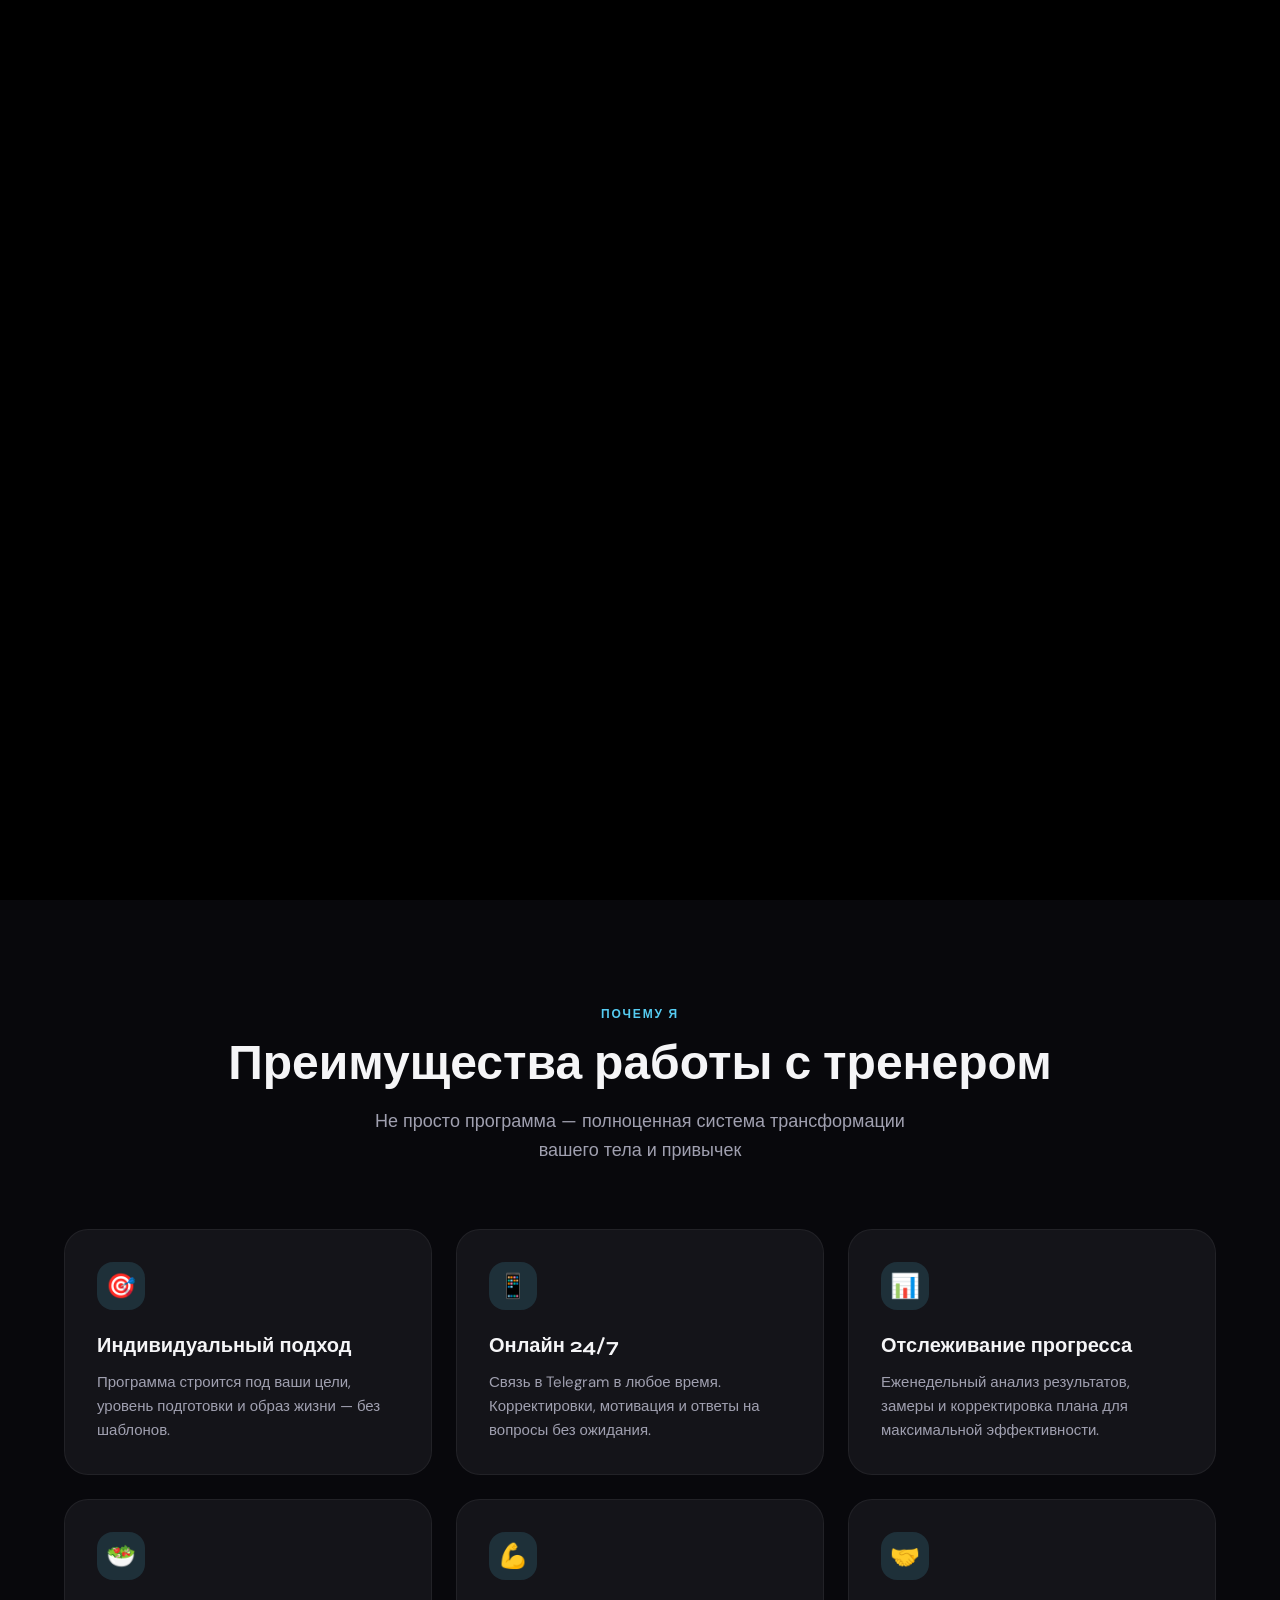
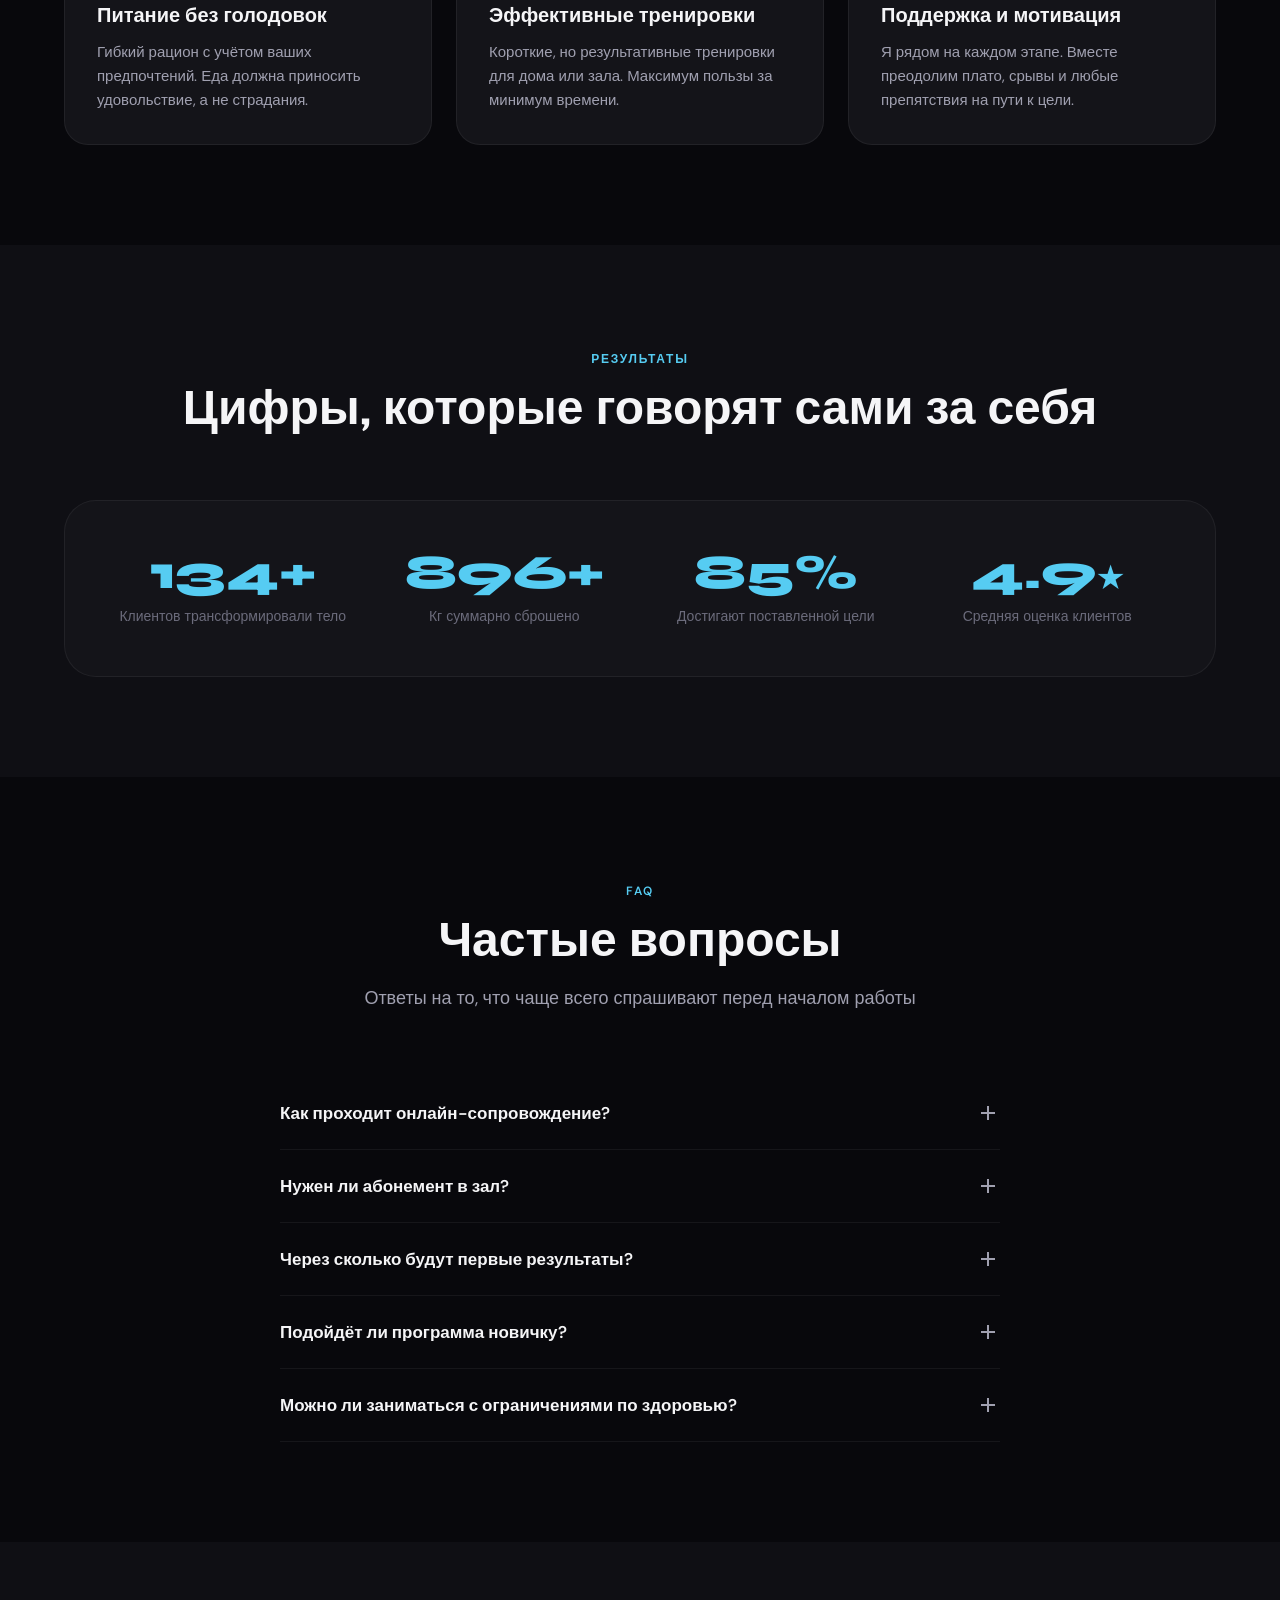
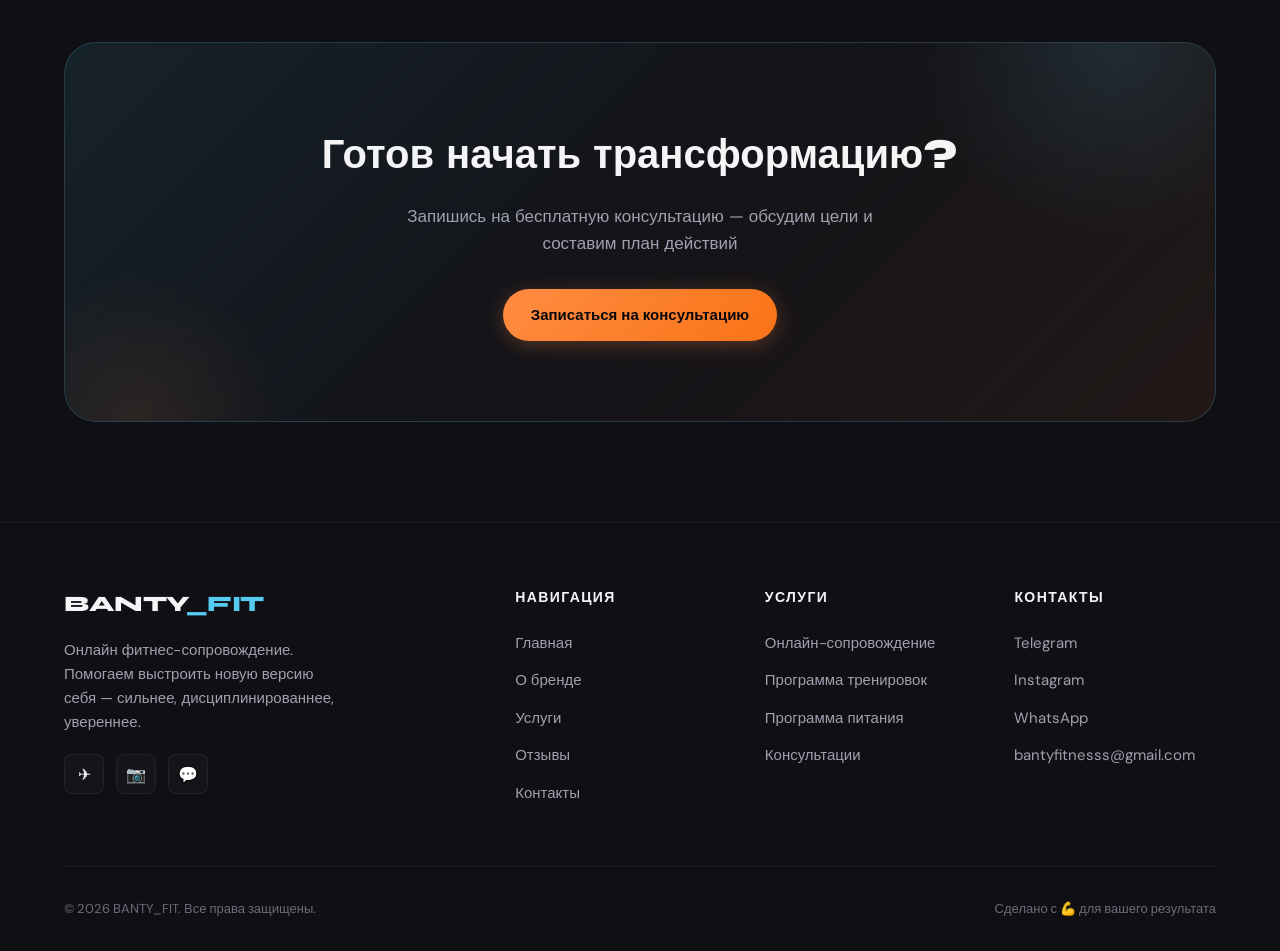
==== index.html @ 713d70b1 "Add files via upload" ====
<!DOCTYPE html>
<html lang="ru">
<head>
  <!-- Google tag (gtag.js) -->
<script async src="https://www.googletagmanager.com/gtag/js?id=G-3M4V0GP872"></script>
<script>
  window.dataLayer = window.dataLayer || [];
  function gtag(){dataLayer.push(arguments);}
  gtag('js', new Date());

  gtag('config', 'G-3M4V0GP872');
</script>
  <meta charset="UTF-8">
  <link rel="icon" type="image/png" href="favicon.png">
  <meta name="viewport" content="width=device-width, initial-scale=1.0">
  <meta name="description" content="BANTY_FIT — онлайн фитнес-сопровождение. Персональные программы тренировок и питания для новой версии себя.">
  <title>BANTY_FIT — Онлайн фитнес-сопровождение</title>
  <link rel="preconnect" href="https://fonts.googleapis.com">
  <link rel="preconnect" href="https://fonts.gstatic.com" crossorigin>
  <link href="https://fonts.googleapis.com/css2?family=DM+Sans:ital,opsz,wght@0,9..40,400;0,9..40,500;0,9..40,600;0,9..40,700;1,9..40,400&family=Syne:wght@600;700;800&display=swap" rel="stylesheet">
  <link rel="stylesheet" href="css/style.css">
  <script type="application/ld+json">
    {
      "@context":"https://schema.org",
      "@type":"Organization",
      "name":"BANTY_FIT",
      "url":"https://bantyfit.ru",
      "logo":"https://bantyfit.ru/favicon.png",
      "description":"Онлайн фитнес-сопровождение. Персональные программы тренировок и питания.",
      "sameAs":[
        "https://t.me/ВАШ_ТЕЛЕГРАМ"
      ]
    }
    </script>
  <!-- Yandex.Metrika counter -->
<script type="text/javascript">
  (function(m,e,t,r,i,k,a){
      m[i]=m[i]||function(){(m[i].a=m[i].a||[]).push(arguments)};
      m[i].l=1*new Date();
      for (var j = 0; j < document.scripts.length; j++) {if (document.scripts[j].src === r) { return; }}
      k=e.createElement(t),a=e.getElementsByTagName(t)[0],k.async=1,k.src=r,a.parentNode.insertBefore(k,a)
  })(window, document,'script','https://mc.yandex.ru/metrika/tag.js?id=110171998', 'ym');

  ym(110171998, 'init', {ssr:true, webvisor:true, clickmap:true, ecommerce:"dataLayer", referrer: document.referrer, url: location.href, accurateTrackBounce:true, trackLinks:true});
</script>
<noscript><div><img src="https://mc.yandex.ru/watch/110171998" style="position:absolute; left:-9999px;" alt="" /></div></noscript>
<!-- /Yandex.Metrika counter -->
</head>
<body>
  <div class="intro-video" id="introVideo">
    <video muted playsinline preload="auto" id="introMovie">
      <source src="videos/earth-intro-v2.mov" type="video/mp4">
    </video>
  
    <div class="intro-flash"></div>
  </div>
  <header class="header">
    <div class="container header__inner">
      <a href="index.html" class="logo">BANTY<span>_FIT</span></a>
      <nav class="nav">
        <a href="index.html" class="nav__link">Главная</a>
        <a href="about.html" class="nav__link">О бренде</a>
        <a href="services.html" class="nav__link">Услуги</a>
        <a href="reviews.html" class="nav__link">Отзывы</a>
        <a href="contacts.html" class="nav__link">Контакты</a>
      </nav>
      <div class="header__cta">
        <a href="contacts.html" class="btn btn-primary">Записаться</a>
        <button class="burger" aria-label="Меню">
          <span></span>
          <span></span>
          <span></span>
        </button>
      </div>
    </div>
  </header>

  <!-- Hero -->
  <section class="hero">
    <div class="energy-line energy-line-1"></div>
<div class="energy-line energy-line-2"></div>
<div class="energy-line energy-line-3"></div>
    <div class="hero-bg-text">
      BANTY_FIT
    </div>
    <div class="hero__bg"></div>
    <div class="energy-orb one"></div>
<div class="energy-orb two"></div>
    <div class="hero__grid"></div>
    <div class="hero__glow"></div>
    <div class="hero__glow hero__glow--left"></div>
    <div class="container">
      <div class="hero__content">
        <div class="hero__badge">
          <span class="hero__badge-dot"></span>
          Онлайн-сопровождение 24/7
        </div>
        <h1 class="hero__title">
          Твоё лучшее тело<br>
        
          <span id="rotating-word" class="highlight">
            СИЛА
          </span>
        </h1>
        <p class="hero__subtitle">
          Персональное онлайн-сопровождение от BANTY_FIT. 
          Индивидуальный подход, системность и результат — без лишней воды.
        </p>
        <div class="hero__actions">
          <a href="contacts.html" class="btn btn-primary">Записаться на консультацию</a>
          <a href="services.html" class="btn btn-outline">Смотреть услуги</a>
        </div>
        <div class="hero__stats">
          <div>
            <div class="hero__stat-value" data-count="150" data-suffix="+">0</div>
            <div class="hero__stat-label">Довольных клиентов</div>
          </div>
          <div>
            <div class="hero__stat-value" data-count="3" data-suffix=" года">0</div>
            <div class="hero__stat-label">Опыт работы</div>
          </div>
          <div>
            <div class="hero__stat-value" data-count="95" data-suffix="%">0</div>
            <div class="hero__stat-label">Достигают цели</div>
          </div>
        </div>
      </div>
    </div>
  </section>

  <!-- Benefits -->
  <section class="section reveal-section">
    <div class="container">
      <div class="section__header">
        <span class="section-label">Почему я</span>
        <h2 class="section-title">Преимущества работы с тренером</h2>
        <p class="section-subtitle">Не просто программа — полноценная система трансформации вашего тела и привычек</p>
      </div>
      <div class="benefits-grid">
        <div class="benefit-card">
          <div class="benefit-card__icon">🎯</div>
          <h3 class="benefit-card__title">Индивидуальный подход</h3>
          <p class="benefit-card__text">Программа строится под ваши цели, уровень подготовки и образ жизни — без шаблонов.</p>
        </div>
        <div class="benefit-card">
          <div class="benefit-card__icon">📱</div>
          <h3 class="benefit-card__title">Онлайн 24/7</h3>
          <p class="benefit-card__text">Связь в Telegram в любое время. Корректировки, мотивация и ответы на вопросы без ожидания.</p>
        </div>
        <div class="benefit-card">
          <div class="benefit-card__icon">📊</div>
          <h3 class="benefit-card__title">Отслеживание прогресса</h3>
          <p class="benefit-card__text">Еженедельный анализ результатов, замеры и корректировка плана для максимальной эффективности.</p>
        </div>
        <div class="benefit-card">
          <div class="benefit-card__icon">🥗</div>
          <h3 class="benefit-card__title">Питание без голодовок</h3>
          <p class="benefit-card__text">Гибкий рацион с учётом ваших предпочтений. Еда должна приносить удовольствие, а не страдания.</p>
        </div>
        <div class="benefit-card">
          <div class="benefit-card__icon">💪</div>
          <h3 class="benefit-card__title">Эффективные тренировки</h3>
          <p class="benefit-card__text">Короткие, но результативные тренировки для дома или зала. Максимум пользы за минимум времени.</p>
        </div>
        <div class="benefit-card">
          <div class="benefit-card__icon">🤝</div>
          <h3 class="benefit-card__title">Поддержка и мотивация</h3>
          <p class="benefit-card__text">Я рядом на каждом этапе. Вместе преодолим плато, срывы и любые препятствия на пути к цели.</p>
        </div>
      </div>
    </div>
  </section>

  <!-- Stats -->
  <section class="section section--dark reveal-section">
    <div class="container">
      <div class="section__header">
        <span class="section-label">Результаты</span>
        <h2 class="section-title">Цифры, которые говорят сами за себя</h2>
      </div>
      <div class="stats-bar">
        <div class="stat-item">
          <div class="stat-item__value"><span data-count="150" data-suffix="+">0</span></div>
          <div class="stat-item__label">Клиентов трансформировали тело</div>
        </div>
        <div class="stat-item">
          <div class="stat-item__value"><span data-count="1000" data-suffix="+">0</span></div>
          <div class="stat-item__label">Кг суммарно сброшено</div>
        </div>
        <div class="stat-item">
          <div class="stat-item__value"><span data-count="95" data-suffix="%">0</span></div>
          <div class="stat-item__label">Достигают поставленной цели</div>
        </div>
        <div class="stat-item">
          <div class="stat-item__value">4.9<span class="stat-item__suffix">★</span></div>
          <div class="stat-item__label">Средняя оценка клиентов</div>
        </div>
      </div>
    </div>
  </section>

  <!-- FAQ -->
  <section class="section reveal-section">
    <div class="container">
      <div class="section__header">
        <span class="section-label">FAQ</span>
        <h2 class="section-title">Частые вопросы</h2>
        <p class="section-subtitle">Ответы на то, что чаще всего спрашивают перед началом работы</p>
      </div>
      <div class="faq-list">
        <div class="faq-item">
          <button class="faq-item__question">
            Как проходит онлайн-сопровождение?
            <span class="faq-item__icon"></span>
          </button>
          <div class="faq-item__answer">
            <p>После консультации я составляю индивидуальную программу тренировок и питания. Вы получаете доступ к материалам, связь в Telegram и еженедельный разбор прогресса с корректировками.</p>
          </div>
        </div>
        <div class="faq-item">
          <button class="faq-item__question">
            Нужен ли абонемент в зал?
            <span class="faq-item__icon"></span>
          </button>
          <div class="faq-item__answer">
            <p>Нет, программы адаптируются под ваши условия. Есть варианты для домашних тренировок, зала или комбинированного формата — выбираете вы.</p>
          </div>
        </div>
        <div class="faq-item">
          <button class="faq-item__question">
            Через сколько будут первые результаты?
            <span class="faq-item__icon"></span>
          </button>
          <div class="faq-item__answer">
            <p>Первые изменения в самочувствии — через 1–2 недели. Визуальные результаты обычно заметны через 4–6 недель при соблюдении программы.</p>
          </div>
        </div>
        <div class="faq-item">
          <button class="faq-item__question">
            Подойдёт ли программа новичку?
            <span class="faq-item__icon"></span>
          </button>
          <div class="faq-item__answer">
            <p>Абсолютно. Большинство моих клиентов начинали с нуля. Программа выстраивается от вашего текущего уровня с постепенным прогрессированием нагрузки.</p>
          </div>
        </div>
        <div class="faq-item">
          <button class="faq-item__question">
            Можно ли заниматься с ограничениями по здоровью?
            <span class="faq-item__icon"></span>
          </button>
          <div class="faq-item__answer">
            <p>Да, при наличии медицинских ограничений программа адаптируется. На консультации обсудим все нюансы и составим безопасный план.</p>
          </div>
        </div>
      </div>
    </div>
  </section>

  <!-- CTA -->
  <section class="section section--dark reveal-section">
    <div class="container">
      <div class="cta-banner">
        <h2 class="cta-banner__title">Готов начать трансформацию?</h2>
        <p class="cta-banner__text">Запишись на бесплатную консультацию — обсудим цели и составим план действий</p>
        <a href="contacts.html" class="btn btn-primary">Записаться на консультацию</a>
      </div>
    </div>
  </section>

  <!-- Footer -->
  <footer class="footer">
    <div class="container">
      <div class="footer__grid">
        <div class="footer__brand">
          <a href="index.html" class="logo">BANTY<span>_FIT</span></a>
          <p>Онлайн фитнес-сопровождение. Помогаем выстроить новую версию себя — сильнее, дисциплинированнее, увереннее.</p>
          <div class="footer__social">
            <a href="https://t.me/fitnesssmentor" target="_blank" rel="noopener" aria-label="Telegram">✈</a>
            <a href="https://www.instagram.com/bbanty_26/" target="_blank" rel="noopener" aria-label="Instagram">📷</a>
            <a href="https://wa.me/message/EIPKB7M7SUS6I1" target="_blank" rel="noopener" aria-label="WhatsApp">💬</a>
          </div>
        </div>
        <div>
          <h4 class="footer__heading">Навигация</h4>
          <ul class="footer__links">
            <li><a href="index.html">Главная</a></li>
            <li><a href="about.html">О бренде</a></li>
            <li><a href="services.html">Услуги</a></li>
            <li><a href="reviews.html">Отзывы</a></li>
            <li><a href="contacts.html">Контакты</a></li>
          </ul>
        </div>
        <div>
          <h4 class="footer__heading">Услуги</h4>
          <ul class="footer__links">
            <li><a href="services.html">Онлайн-сопровождение</a></li>
            <li><a href="services.html">Программа тренировок</a></li>
            <li><a href="services.html">Программа питания</a></li>
            <li><a href="services.html">Консультации</a></li>
          </ul>
        </div>
        <div>
          <h4 class="footer__heading">Контакты</h4>
          <ul class="footer__links">
            <li><a href="https://t.me/fitnesssmentor" target="_blank">Telegram</a></li>
            <li><a href="https://www.instagram.com/bbanty_26/" target="_blank">Instagram</a></li>
            <li><a href="https://wa.me/message/EIPKB7M7SUS6I1" target="_blank">WhatsApp</a></li>
            <li><a href="mailto:bantyfitnesss@gmail.com">bantyfitnesss@gmail.com</a></li>
          </ul>
        </div>
      </div>
      <div class="footer__bottom">
        <span>&copy; 2026 BANTY_FIT. Все права защищены.</span>
        <span>Сделано с 💪 для вашего результата</span>
      </div>
    </div>
  </footer>

  <script src="js/main.js"></script>
</body>
</html>
---- css/style.css ----
/* ============================================
   BANTY_FIT — Premium Fitness Website
   ============================================ */

:root {
  --bg-primary: #08080c;
  --bg-secondary: #0f0f14;
  --bg-card: #141419;
  --bg-card-hover: #1a1a22;
  --text-primary: #f5f5f7;
  --text-secondary: #a0a0b0;
  --text-muted: #6b6b7b;
  --accent: #56CCF2;
  --accent-dim: rgba(86, 204, 242, 0.15);
  --accent-glow: rgba(86, 204, 242, 0.35);
  --accent-secondary: #FF8C42;
  --accent-secondary-dim: rgba(255, 140, 66, 0.15);
  --accent-secondary-glow: rgba(255, 140, 66, 0.4);
  --gradient-accent: linear-gradient(135deg, #56CCF2 0%, #38bdf8 100%);
  --gradient-secondary: linear-gradient(135deg, #FF8C42 0%, #f97316 100%);
  --gradient-dark: linear-gradient(180deg, #08080c 0%, #0f0f14 100%);
  --border: rgba(255, 255, 255, 0.06);
  --border-hover: rgba(255, 255, 255, 0.12);
  --radius-sm: 8px;
  --radius-md: 16px;
  --radius-lg: 24px;
  --radius-xl: 32px;
  --shadow: 0 4px 24px rgba(0, 0, 0, 0.4);
  --shadow-glow: 0 0 40px rgba(86, 204, 242, 0.15);
  --shadow-glow-secondary: 0 0 40px rgba(255, 140, 66, 0.2);
  --font-heading: 'Syne', sans-serif;
  --font-body: 'DM Sans', sans-serif;
  --transition: 0.3s cubic-bezier(0.4, 0, 0.2, 1);
  --ease-smooth: cubic-bezier(0.16, 1, 0.3, 1);
  --ease-soft: cubic-bezier(0.22, 1, 0.36, 1);
  --duration-fast: 0.35s;
  --duration-mid: 0.65s;
  --duration-slow: 0.9s;
  --header-height: 72px;
}

*, *::before, *::after {
  box-sizing: border-box;
  margin: 0;
  padding: 0;
}

html {
  scroll-behavior: smooth;
  font-size: 16px;
}

body {
  font-family: var(--font-body);
  background: var(--bg-primary);
  color: var(--text-primary);
  line-height: 1.6;
  overflow-x: hidden;
  -webkit-font-smoothing: antialiased;
}

img {
  max-width: 100%;
  display: block;
}

a {
  color: inherit;
  text-decoration: none;
}

ul {
  list-style: none;
}

.container {
  width: 100%;
  max-width: 1200px;
  margin: 0 auto;
  padding: 0 24px;
}

/* ---- Typography ---- */
.section-label {
  display: inline-block;
  font-size: 0.75rem;
  font-weight: 600;
  letter-spacing: 0.15em;
  text-transform: uppercase;
  color: var(--accent);
  margin-bottom: 12px;
}

.section-title {
  font-family: var(--font-heading);
  font-size: clamp(2rem, 5vw, 3rem);
  font-weight: 700;
  line-height: 1.15;
  margin-bottom: 16px;
}

.section-subtitle {
  font-size: 1.125rem;
  color: var(--text-secondary);
  max-width: 560px;
}

/* ---- Buttons ---- */
.btn {
  display: inline-flex;
  align-items: center;
  justify-content: center;
  gap: 8px;
  padding: 14px 28px;
  font-family: var(--font-body);
  font-size: 0.9375rem;
  font-weight: 600;
  border-radius: 100px;
  border: none;
  cursor: pointer;
  transition:
    transform var(--duration-mid) var(--ease-smooth),
    box-shadow var(--duration-mid) var(--ease-smooth),
    background var(--duration-fast) ease,
    border-color var(--duration-fast) ease,
    color var(--duration-fast) ease;
  white-space: nowrap;
  position: relative;
  overflow: hidden;
}

.btn::after {
  content: '';
  position: absolute;
  inset: 0;
  background: linear-gradient(120deg, transparent 30%, rgba(255, 255, 255, 0.18) 50%, transparent 70%);
  transform: translateX(-120%);
  transition: transform 0.7s var(--ease-smooth);
  pointer-events: none;
}

.btn:hover::after {
  transform: translateX(120%);
}

.btn-primary {
  background: var(--gradient-secondary);
  color: #08080c;
  box-shadow: 0 4px 20px rgba(255, 140, 66, 0.28);
}

.btn-primary:hover {
  transform: translateY(-3px) scale(1.02);
  box-shadow: 0 10px 32px rgba(255, 140, 66, 0.42);
}

.btn-primary:active {
  transform: translateY(-1px) scale(0.99);
}

.btn-outline {
  background: transparent;
  color: var(--text-primary);
  border: 1px solid var(--border-hover);
}

.btn-outline:hover {
  border-color: var(--accent-secondary);
  color: var(--accent-secondary);
  background: var(--accent-secondary-dim);
  transform: translateY(-2px);
}

.btn-outline:active {
  transform: translateY(0);
}

.btn-ghost {
  background: rgba(255, 255, 255, 0.05);
  color: var(--text-primary);
  border: 1px solid var(--border);
}

.btn-ghost:hover {
  background: rgba(255, 255, 255, 0.1);
  border-color: var(--border-hover);
}

/* ---- Header ---- */
.header {
  position: fixed;
  top: 0;
  left: 0;
  right: 0;
  z-index: 1000;
  height: var(--header-height);
  transition: var(--transition);
}

.header.scrolled {
  background: rgba(8, 8, 12, 0.85);
  backdrop-filter: blur(20px);
  border-bottom: 1px solid var(--border);
}

.header__inner {
  display: flex;
  align-items: center;
  justify-content: flex-start;
  gap: 12px;
  height: 100%;
}
.header__cta {
  margin-left: auto;
}

.logo {
  font-family: var(--font-heading);
  font-size: 1.375rem;
  font-weight: 800;
  letter-spacing: -0.02em;
}

.logo span {
  color: var(--accent);
}

.nav {
  display: flex;
  align-items: center;
  gap: 32px;
}

.nav__link {
  font-size: 0.9375rem;
  font-weight: 500;
  color: var(--text-secondary);
  transition: var(--transition);
  position: relative;
}

.nav__link::after {
  content: '';
  position: absolute;
  bottom: -4px;
  left: 0;
  width: 0;
  height: 2px;
  background: var(--accent);
  transition: var(--transition);
}

.nav__link:hover,
.nav__link.active {
  color: var(--text-primary);
}

.nav__link:hover::after,
.nav__link.active::after {
  width: 100%;
}

.header__cta {
  display: flex;
  align-items: center;
  gap: 16px;
}

.burger {
  display: none;
  flex-direction: column;
  gap: 5px;
  background: none;
  border: none;
  cursor: pointer;
  padding: 8px;
}

.burger span {
  display: block;
  width: 24px;
  height: 2px;
  background: var(--text-primary);
  transition: var(--transition);
  border-radius: 2px;
}

.burger.active span:nth-child(1) {
  transform: rotate(45deg) translate(5px, 5px);
}

.burger.active span:nth-child(2) {
  opacity: 0;
}

.burger.active span:nth-child(3) {
  transform: rotate(-45deg) translate(5px, -5px);
}

/* ---- Hero ---- */
.hero {
  min-height: 100vh;
  display: flex;
  align-items: center;
  position: relative;
  padding-top: var(--header-height);
  overflow: hidden;
}

.hero__bg {
    position:absolute;
    inset:0;
    overflow:hidden;
    background:
    radial-gradient(circle at 20% 20%, rgba(86,204,242,.18), transparent 35%),
    radial-gradient(circle at 80% 70%, rgba(255,140,66,.15), transparent 35%),
    linear-gradient(180deg,#050507,#0b0b12);
  }

.hero__glow {
  position: absolute;
  width: 600px;
  height: 600px;
  border-radius: 50%;
  background: radial-gradient(circle, var(--accent-glow) 0%, transparent 70%);
  top: -200px;
  right: -200px;
  z-index: -1;
  animation: pulse-glow 14s var(--ease-soft) infinite;
}

.hero__glow--left {
  top: auto;
  bottom: -300px;
  left: -200px;
  right: auto;
  width: 500px;
  height: 500px;
  animation-delay: -4s;
}

@keyframes pulse-glow {
  0%, 100% { opacity: 0.35; transform: scale(1); }
  50% { opacity: 0.55; transform: scale(1.06); }
}

.hero__grid {
  position: absolute;
  inset: 0;
  background-image:
    linear-gradient(rgba(255,255,255,0.02) 1px, transparent 1px),
    linear-gradient(90deg, rgba(255,255,255,0.02) 1px, transparent 1px);
  background-size: 60px 60px;
  z-index: -1;
  mask-image: radial-gradient(ellipse at center, black 30%, transparent 80%);
}

.hero__content {
  max-width: 720px;
}

.hero__content > * {
  opacity: 0;
  animation: hero-enter var(--duration-slow) var(--ease-smooth) forwards;
}

.hero__badge { animation-delay: 0.08s; }
.hero__title { animation-delay: 0.2s; }
.hero__subtitle { animation-delay: 0.34s; }
.hero__actions { animation-delay: 0.48s; }
.hero__stats { animation-delay: 0.62s; }

@keyframes hero-enter {
  from {
    opacity: 0;
    transform: translateY(28px);
    filter: blur(6px);
  }
  to {
    opacity: 1;
    transform: translateY(0);
    filter: blur(0);
  }
}

.hero__title .highlight {
  #rotating-word{
    display:inline-block;
    min-width:260px;
    text-align:left;
  }
  display: inline-block;
  background: var(--gradient-accent);
  -webkit-background-clip: text;
  -webkit-text-fill-color: transparent;
  background-clip: text;
  animation: hero-highlight 1.1s var(--ease-smooth) 0.55s both;
}

.hero__badge {
  display: inline-flex;
  align-items: center;
  gap: 8px;
  padding: 8px 16px;
  background: var(--accent-dim);
  border: 1px solid rgba(86, 204, 242, 0.25);
  border-radius: 100px;
  font-size: 0.8125rem;
  font-weight: 500;
  color: var(--accent);
  margin-bottom: 24px;
}

.hero__badge-dot {
  width: 6px;
  height: 6px;
  background: var(--accent);
  border-radius: 50%;
  animation: blink 2s ease-in-out infinite;
}

@keyframes blink {
  0%, 100% { opacity: 1; }
  50% { opacity: 0.3; }
}

.hero__title {
  font-family: var(--font-heading);
  font-size: clamp(2.5rem, 7vw, 4.5rem);
  font-weight: 800;
  line-height: 1.05;
  letter-spacing: -0.03em;
  margin-bottom: 24px;
}

@keyframes hero-highlight {
  from {
    opacity: 0;
    transform: translateY(16px);
  }
  to {
    opacity: 1;
    transform: translateY(0);
  }
}

.hero__subtitle {
  font-size: clamp(1rem, 2vw, 1.25rem);
  color: var(--text-secondary);
  margin-bottom: 40px;
  max-width: 520px;
}

.hero__actions {
  display: flex;
  flex-wrap: wrap;
  gap: 16px;
  margin-bottom: 64px;
}

.hero__stats {
  display: flex;
  flex-wrap: wrap;
  gap: 48px;
}

.hero__stat-value {
  font-family: var(--font-heading);
  font-size: 2.5rem;
  font-weight: 800;
  color: var(--accent);
  line-height: 1;
}

.hero__stat-label {
  font-size: 0.875rem;
  color: var(--text-muted);
  margin-top: 4px;
}

/* ---- Page Hero (inner pages) ---- */
.page-hero {
  padding: calc(var(--header-height) + 80px) 0 80px;
  text-align: center;
  position: relative;
  overflow: hidden;
}

.page-hero::before {
  content: '';
  position: absolute;
  inset: 0;
  background: radial-gradient(ellipse at top, var(--accent-dim) 0%, transparent 60%);
  z-index: -1;
}

.page-hero .section-subtitle {
  margin: 0 auto;
}

/* ---- Sections ---- */
.section {
  padding: 100px 0;
}

.section--dark {
  background: var(--bg-secondary);
}

.section__header {
  text-align: center;
  margin-bottom: 64px;
}

.section__header .section-subtitle {
  margin: 0 auto;
}

/* ---- Benefits / Features ---- */
.benefits-grid {
  display: grid;
  grid-template-columns: repeat(auto-fit, minmax(280px, 1fr));
  gap: 24px;
}

.benefit-card {
  position: relative;
overflow: hidden;
  position: relative;
overflow: hidden;
  padding: 32px;
  background: var(--bg-card);
  border: 1px solid var(--border);
  border-radius: var(--radius-lg);
  transition: var(--transition);
  .benefit-card::before{
    content:"";
  
    position:absolute;
  
    width:300px;
    height:300px;
  
    left:var(--mouse-x);
    top:var(--mouse-y);
  
    transform:translate(-50%,-50%);
  
    background:radial-gradient(
      circle,
      rgba(86,204,242,.18),
      transparent 70%
    );
  
    opacity:0;
  
    transition:opacity .3s ease;
  
    pointer-events:none;
  }
}.benefit-card::before {
  content: "";
  position: absolute;
  width: 300px;
  height: 300px;
  background: radial-gradient(
    circle,
    rgba(86,204,242,.15),
    transparent 70%
  );
  top: var(--mouse-y, -999px);
  left: var(--mouse-x, -999px);
  transform: translate(-50%, -50%);
  pointer-events: none;
  opacity: 0;
  transition: opacity .3s ease;
}

.benefit-card:hover::before {
  opacity: 1;
}

.benefit-card:hover {
  border-color: var(--border-hover);
  background: var(--bg-card-hover);
  transform: translateY(-4px);
  box-shadow: var(--shadow);
}

.benefit-card__icon {
  width: 48px;
  height: 48px;
  display: flex;
  align-items: center;
  justify-content: center;
  background: var(--accent-dim);
  border-radius: var(--radius-md);
  font-size: 1.5rem;
  margin-bottom: 20px;
}

.benefit-card__title {
  font-family: var(--font-heading);
  font-size: 1.25rem;
  font-weight: 700;
  margin-bottom: 8px;
}

.benefit-card__text {
  color: var(--text-secondary);
  font-size: 0.9375rem;
}

/* ---- Stats Bar ---- */
.stats-bar {
  display: grid;
  grid-template-columns: repeat(4, 1fr);
  gap: 32px;
  padding: 48px;
  background: var(--bg-card);
  border: 1px solid var(--border);
  border-radius: var(--radius-xl);
}

.stat-item {
  text-align: center;
}

.stat-item__value {
  font-family: var(--font-heading);
  font-size: clamp(2rem, 4vw, 3rem);
  font-weight: 800;
  color: var(--accent);
  line-height: 1;
}

.stat-item__suffix {
  font-size: 0.6em;
}

.stat-item__label {
  font-size: 0.875rem;
  color: var(--text-muted);
  margin-top: 8px;
}

/* ---- About ---- */
.about-grid {
  display: grid;
  grid-template-columns: 1fr 1fr;
  gap: 64px;
  align-items: center;
}

.about-image {
  position: relative;
  aspect-ratio: 3/4;
  border-radius: var(--radius-xl);
  overflow: hidden;
  background: linear-gradient(135deg, #1a1a22 0%, #2a2a35 100%);
}

.about-image__placeholder {
  width: 100%;
  height: 100%;
  display: flex;
  align-items: center;
  justify-content: center;
  flex-direction: column;
  gap: 12px;
  color: var(--text-muted);
}

.about-image__placeholder svg {
  width: 64px;
  height: 64px;
  opacity: 0.4;
}

.about-image__frame {
  position: absolute;
  inset: -2px;
  border: 2px solid var(--accent);
  border-radius: var(--radius-xl);
  opacity: 0.3;
  transform: translate(12px, 12px);
  z-index: -1;
}

.about-content p {
  color: var(--text-secondary);
  margin-bottom: 16px;
  font-size: 1.0625rem;
}

.about-lead {
  font-size: clamp(1.375rem, 3vw, 1.75rem) !important;
  line-height: 1.35;
  color: var(--text-primary);
  margin-bottom: 24px !important;
}

.about-closing {
  font-size: 1.125rem;
  color: var(--text-primary);
  margin-top: 8px;
}

.about-closing strong {
  color: var(--accent-secondary);
}

.values-grid {
  display: grid;
  grid-template-columns: repeat(2, 1fr);
  gap: 16px;
  margin-top: 32px;
}

.value-item {
  display: flex;
  align-items: center;
  gap: 12px;
  padding: 16px 20px;
  background: var(--bg-card);
  border: 1px solid var(--border);
  border-radius: var(--radius-md);
  transition: var(--transition);
}

.value-item:hover {
  border-color: rgba(86, 204, 242, 0.35);
  background: var(--accent-dim);
}

.value-item__icon {
  font-size: 1.25rem;
}

.value-item__text {
  font-weight: 600;
  font-size: 0.9375rem;
}

/* ---- Services ---- */
.services-grid {
  display: grid;
  grid-template-columns: repeat(auto-fit, minmax(340px, 1fr));
  gap: 24px;
}

.service-card {
  padding: 40px;
  background: var(--bg-card);
  border: 1px solid var(--border);
  border-radius: var(--radius-lg);
  transition:
    transform var(--duration-mid) var(--ease-smooth),
    box-shadow var(--duration-mid) var(--ease-smooth),
    border-color var(--duration-fast) ease,
    background var(--duration-fast) ease;
  display: flex;
  flex-direction: column;
}

.service-card.reveal {
  opacity: 0;
  transform: translateY(36px);
  transition:
    opacity var(--duration-slow) var(--ease-smooth),
    transform var(--duration-slow) var(--ease-smooth),
    box-shadow var(--duration-mid) var(--ease-smooth),
    border-color var(--duration-fast) ease,
    background var(--duration-fast) ease;
}

.service-card.reveal.visible {
  opacity: 1;
  transform: translateY(0);
}

.service-card:hover {
  border-color: rgba(86, 204, 242, 0.35);
  box-shadow: var(--shadow-glow);
  transform: translateY(-6px);
}

.service-card.reveal.visible:hover {
  transform: translateY(-6px);
}

.service-card.featured {
  border-color: rgba(255, 140, 66, 0.45);
  background: linear-gradient(135deg, rgba(255, 140, 66, 0.08) 0%, var(--bg-card) 100%);
  position: relative;
}

.service-card__badge {
  position: absolute;
  top: 20px;
  right: 20px;
  padding: 4px 12px;
  background: var(--gradient-secondary);
  color: #08080c;
  font-size: 0.6875rem;
  font-weight: 700;
  text-transform: uppercase;
  letter-spacing: 0.05em;
  border-radius: 100px;
}

.service-card__icon {
  width: 56px;
  height: 56px;
  display: flex;
  align-items: center;
  justify-content: center;
  background: var(--accent-dim);
  border-radius: var(--radius-md);
  font-size: 1.75rem;
  margin-bottom: 24px;
}

.service-card__title {
  font-family: var(--font-heading);
  font-size: 1.375rem;
  font-weight: 700;
  margin-bottom: 12px;
}

.service-card__desc {
  color: var(--text-secondary);
  font-size: 0.9375rem;
  margin-bottom: 24px;
  flex-grow: 1;
}

.service-card__features {
  margin-bottom: 24px;
}

.service-card__features li {
  display: flex;
  align-items: flex-start;
  gap: 10px;
  font-size: 0.875rem;
  color: var(--text-secondary);
  margin-bottom: 8px;
}

.service-card__features li::before {
  content: '✓';
  color: var(--accent-secondary);
  font-weight: 700;
  flex-shrink: 0;
}

.service-card__price {
  display: flex;
  align-items: baseline;
  gap: 4px;
  padding-top: 24px;
  border-top: 1px solid var(--border);
}

.service-card__price-value{
  font-family: Inter, Arial, sans-serif;
}

.service-card__price-period {
  font-size: 0.875rem;
  color: var(--text-muted);
}

/* ---- Reviews ---- */
.reviews-grid {
  display: grid;
  grid-template-columns: repeat(auto-fit, minmax(340px, 1fr));
  gap: 24px;
}

.review-card {
  padding: 32px;
  background: var(--bg-card);
  border: 1px solid var(--border);
  border-radius: var(--radius-lg);
  transition:
    transform var(--duration-mid) var(--ease-smooth),
    box-shadow var(--duration-mid) var(--ease-smooth),
    border-color var(--duration-fast) ease;
  position: relative;
}

.review-card.reveal {
  opacity: 0;
  transform: translateY(36px);
  transition:
    opacity var(--duration-slow) var(--ease-smooth),
    transform var(--duration-slow) var(--ease-smooth),
    box-shadow var(--duration-mid) var(--ease-smooth),
    border-color var(--duration-fast) ease;
}

.review-card.reveal.visible{
  opacity:1;
  transform:translateY(0) scale(1);
}

.review-card.reveal{
  opacity:0;
  transform:translateY(80px) scale(.92);
}

.review-card:hover {
  border-color: var(--border-hover);
  transform: translateY(-5px);
  box-shadow: var(--shadow);
}

.review-card.reveal.visible:hover {
  transform: translateY(-5px);
}

.review-card__header {
  display: flex;
  align-items: center;
  gap: 16px;
  margin-bottom: 20px;
}

.review-card.featured {
  border-color: rgba(255, 140, 66, 0.45);
  background: linear-gradient(135deg, rgba(255, 140, 66, 0.08) 0%, var(--bg-card) 100%);
  position: relative;
}

.review-card__badge {
  position: absolute;
  top: 20px;
  right: 20px;
  padding: 4px 12px;
  background: var(--gradient-secondary);
  color: #08080c;
  font-size: 0.6875rem;
  font-weight: 700;
  text-transform: uppercase;
  letter-spacing: 0.05em;
  border-radius: 100px;
}

.review-card__avatar {
  width: 56px;
  height: 56px;
  border-radius: 50%;
  background: linear-gradient(135deg, #2a2a35, #3a3a48);
  display: flex;
  align-items: center;
  justify-content: center;
  font-family: var(--font-heading);
  font-weight: 700;
  font-size: 1.125rem;
  color: var(--accent);
  flex-shrink: 0;
  overflow: hidden;
}

.review-card__avatar img {
  width: 100%;
  height: 100%;
  object-fit: cover;
}

.review-card__info h4 {
  font-weight: 600;
  font-size: 1rem;
  margin-bottom: 2px;
}

.review-card__info span {
  font-size: 0.8125rem;
  color: var(--text-muted);
}

.review-card__stars {
  color: var(--accent-secondary);
  font-size: 0.875rem;
  letter-spacing: 2px;
  margin-bottom: 16px;
}

.review-card__text {
  color: var(--text-secondary);
  font-size: 0.9375rem;
  line-height: 1.7;
  margin-bottom: 20px;
}

.review-card__result {
  display: flex;
  align-items: center;
  gap: 12px;
  padding: 12px 16px;
  background: var(--accent-secondary-dim);
  border-radius: var(--radius-sm);
  font-size: 0.8125rem;
}

.review-card__result-label {
  color: var(--text-muted);
}

.review-card__result-value {
  font-weight: 700;
  color: var(--accent-secondary);
}

/* ---- Before/After ---- */
.before-after {
  display: grid;
  grid-template-columns: repeat(auto-fit, minmax(280px, 1fr));
  gap: 24px;
  margin-top: 48px;
}

.ba-card {
  border-radius: var(--radius-lg);
  overflow: hidden;
  border: 1px solid var(--border);
}

.ba-card__images {
  display: grid;
  grid-template-columns: 1fr 1fr;
}

.ba-card__image {
  aspect-ratio: 3/4;
  position: relative;
  overflow: hidden;
  background: var(--bg-secondary);
}

.ba-card__image img {
  width: 100%;
  height: 100%;
  object-fit: cover;
  object-position: center top;
}

.ba-card__image--before img[src*="alexey-before"] {
  object-position: center top;
}

.ba-card__image:not(:has(img)) {
  display: flex;
  flex-direction: column;
  align-items: center;
  justify-content: center;
  gap: 8px;
  color: var(--text-muted);
}

.ba-card__image--after:not(:has(img)) {
  color: var(--accent);
}

.ba-card__label {
  position: absolute;
  bottom: 12px;
  left: 12px;
  padding: 4px 10px;
  background: rgba(8, 8, 12, 0.75);
  backdrop-filter: blur(8px);
  border-radius: 100px;
  font-size: 0.6875rem;
  font-weight: 700;
  text-transform: uppercase;
  letter-spacing: 0.1em;
  color: var(--text-primary);
  z-index: 1;
}

.ba-card__image--after .ba-card__label {
  color: var(--accent);
  border: 1px solid rgba(86, 204, 242, 0.3);
}

.ba-card__image--before {
  background: linear-gradient(135deg, #1a1a22, #252530);
}

.ba-card__image--after {
  background: linear-gradient(135deg, #1a1822, #1e2a35);
}

.ba-card__image svg {
  width: 40px;
  height: 40px;
  opacity: 0.3;
}

.ba-card__info {
  padding: 16px 20px;
  background: var(--bg-card);
  display: flex;
  justify-content: space-between;
  align-items: center;
}

.ba-card__name {
  font-weight: 600;
  font-size: 0.9375rem;
}

.ba-card__period {
  font-size: 0.8125rem;
  color: var(--text-muted);
}

/* ---- FAQ ---- */
.faq-list {
  max-width: 720px;
  margin: 0 auto;
}

.faq-item {
  border-bottom: 1px solid var(--border);
}

.faq-item__question {
  width: 100%;
  display: flex;
  align-items: center;
  justify-content: space-between;
  gap: 16px;
  padding: 24px 0;
  background: none;
  border: none;
  color: var(--text-primary);
  font-family: var(--font-body);
  font-size: 1.0625rem;
  font-weight: 600;
  text-align: left;
  cursor: pointer;
  transition: var(--transition);
}

.faq-item__question:hover {
  color: var(--accent);
}

.faq-item__icon {
  width: 24px;
  height: 24px;
  flex-shrink: 0;
  position: relative;
  transition: var(--transition);
}

.faq-item__icon::before,
.faq-item__icon::after {
  content: '';
  position: absolute;
  background: var(--text-secondary);
  transition: var(--transition);
}

.faq-item__icon::before {
  width: 14px;
  height: 2px;
  top: 11px;
  left: 5px;
}

.faq-item__icon::after {
  width: 2px;
  height: 14px;
  top: 5px;
  left: 11px;
}

.faq-item.active .faq-item__icon::after {
  transform: rotate(90deg);
  opacity: 0;
}

.faq-item__answer {
  max-height: 0;
  overflow: hidden;
  transition: max-height 0.4s ease, padding 0.4s ease;
}

.faq-item.active .faq-item__answer {
  max-height: 300px;
  padding-bottom: 24px;
}

.faq-item__answer p {
  color: var(--text-secondary);
  font-size: 0.9375rem;
  line-height: 1.7;
}

/* ---- CTA Banner ---- */
.cta-banner {
  padding: 80px 48px;
  background: linear-gradient(135deg, rgba(86, 204, 242, 0.1) 0%, var(--bg-card) 50%, rgba(255, 140, 66, 0.08) 100%);
  border: 1px solid rgba(86, 204, 242, 0.2);
  border-radius: var(--radius-xl);
  text-align: center;
  position: relative;
  overflow: hidden;
}

.cta-banner::before {
  content: '';
  position: absolute;
  width: 400px;
  height: 400px;
  background: radial-gradient(circle, var(--accent-glow) 0%, transparent 70%);
  top: -200px;
  right: -100px;
  opacity: 0.35;
}

.cta-banner::after {
  content: '';
  position: absolute;
  width: 300px;
  height: 300px;
  background: radial-gradient(circle, var(--accent-secondary-glow) 0%, transparent 70%);
  bottom: -150px;
  left: -80px;
  opacity: 0.25;
}

.cta-banner__title {
  font-family: var(--font-heading);
  font-size: clamp(1.75rem, 4vw, 2.5rem);
  font-weight: 800;
  margin-bottom: 16px;
  position: relative;
}

.cta-banner__text {
  color: var(--text-secondary);
  font-size: 1.0625rem;
  max-width: 480px;
  margin: 0 auto 32px;
  position: relative;
}

.cta-banner .btn {
  position: relative;
}

/* ---- Contacts ---- */
.contacts-grid {
  display: grid;
  grid-template-columns: 1fr 1.2fr;
  gap: 64px;
}

.contact-methods {
  display: flex;
  flex-direction: column;
  gap: 16px;
}

.contact-method {
  display: flex;
  align-items: center;
  gap: 16px;
  padding: 20px 24px;
  background: var(--bg-card);
  border: 1px solid var(--border);
  border-radius: var(--radius-md);
  transition: var(--transition);
}

.contact-method:hover {
  border-color: rgba(86, 204, 242, 0.35);
  background: var(--bg-card-hover);
  transform: translateX(4px);
}

.contact-method__icon {
  width: 48px;
  height: 48px;
  display: flex;
  align-items: center;
  justify-content: center;
  background: var(--accent-dim);
  border-radius: var(--radius-sm);
  font-size: 1.25rem;
  flex-shrink: 0;
}

.contact-method__label {
  font-size: 0.8125rem;
  color: var(--text-muted);
  margin-bottom: 2px;
}

.contact-method__value {
  font-weight: 600;
  font-size: 0.9375rem;
}

/* ---- Form ---- */
.form {
  padding: 40px;
  background: var(--bg-card);
  border: 1px solid var(--border);
  border-radius: var(--radius-lg);
}

.form__title {
  font-family: var(--font-heading);
  font-size: 1.5rem;
  font-weight: 700;
  margin-bottom: 8px;
}

.form__subtitle {
  color: var(--text-secondary);
  font-size: 0.9375rem;
  margin-bottom: 32px;
}

.form-group {
  margin-bottom: 20px;
}

.form-group label {
  display: block;
  font-size: 0.875rem;
  font-weight: 500;
  margin-bottom: 8px;
  color: var(--text-secondary);
}

.form-group input,
.form-group textarea,
.form-group select {
  width: 100%;
  padding: 14px 16px;
  background: var(--bg-secondary);
  border: 1px solid var(--border);
  border-radius: var(--radius-sm);
  color: var(--text-primary);
  font-family: var(--font-body);
  font-size: 0.9375rem;
  transition: var(--transition);
}

.form-group input:focus,
.form-group textarea:focus,
.form-group select:focus {
  outline: none;
  border-color: var(--accent-secondary);
  box-shadow: 0 0 0 3px var(--accent-secondary-dim);
}

.form-group textarea {
  min-height: 120px;
  resize: vertical;
}

.form-group select {
  cursor: pointer;
  appearance: none;
  background-image: url("data:image/svg+xml,%3Csvg xmlns='http://www.w3.org/2000/svg' width='12' height='12' viewBox='0 0 12 12'%3E%3Cpath fill='%23a0a0b0' d='M6 8L1 3h10z'/%3E%3C/svg%3E");
  background-repeat: no-repeat;
  background-position: right 16px center;
}

.form .btn {
  width: 100%;
  margin-top: 8px;
}

.form-success {
  display: none;
  text-align: center;
  padding: 40px;
}

.form-success.visible {
  display: block;
}

.form-success__icon {
  font-size: 3rem;
  margin-bottom: 16px;
}

.form-success h3 {
  font-family: var(--font-heading);
  font-size: 1.5rem;
  margin-bottom: 8px;
}

.form-success p {
  color: var(--text-secondary);
}

.form.hidden {
  display: none;
}

/* ---- Footer ---- */
.footer {
  background: var(--bg-secondary);
  border-top: 1px solid var(--border);
  padding: 64px 0 32px;
}

.footer__grid {
  display: grid;
  grid-template-columns: 2fr 1fr 1fr 1fr;
  gap: 48px;
  margin-bottom: 48px;
}

.footer__brand p {
  color: var(--text-secondary);
  font-size: 0.9375rem;
  margin-top: 16px;
  max-width: 280px;
}

.footer__heading {
  font-family: var(--font-heading);
  font-size: 0.875rem;
  font-weight: 700;
  text-transform: uppercase;
  letter-spacing: 0.1em;
  margin-bottom: 20px;
  color: var(--text-primary);
}

.footer__links li {
  margin-bottom: 12px;
}

.footer__links a {
  color: var(--text-secondary);
  font-size: 0.9375rem;
  transition: var(--transition);
}

.footer__links a:hover {
  color: var(--accent);
}

.footer__social {
  display: flex;
  gap: 12px;
  margin-top: 20px;
}

.footer__social a {
  width: 40px;
  height: 40px;
  display: flex;
  align-items: center;
  justify-content: center;
  background: var(--bg-card);
  border: 1px solid var(--border);
  border-radius: var(--radius-sm);
  font-size: 1rem;
  transition: var(--transition);
}

.footer__social a:hover {
  border-color: var(--accent-secondary);
  background: var(--accent-secondary-dim);
  color: var(--accent-secondary);
}

.footer__bottom {
  display: flex;
  align-items: center;
  justify-content: space-between;
  padding-top: 32px;
  border-top: 1px solid var(--border);
  font-size: 0.8125rem;
  color: var(--text-muted);
}

/* ---- Motion (hero, buttons, service & review cards only) ---- */
.reveal-delay-1 { transition-delay: 0.12s; }
.reveal-delay-2 { transition-delay: 0.24s; }
.reveal-delay-3 { transition-delay: 0.36s; }

@media (prefers-reduced-motion: reduce) {
  .hero__content > *,
  .hero__title .highlight {
    animation: none;
    opacity: 1;
    transform: none;
    filter: none;
  }

  .service-card.reveal,
  .review-card.reveal {
    opacity: 1;
    transform: none;
  }

  .btn::after {
    display: none;
  }

  .btn:hover,
  .btn-primary:hover,
  .btn-outline:hover,
  .service-card:hover,
  .review-card:hover {
    transform: none;
  }

  .hero__glow {
    animation: none;
  }
}

/* ---- Responsive ---- */
@media (max-width: 1024px) {
  .footer__grid {
    grid-template-columns: 1fr 1fr;
  }

  .about-grid {
    grid-template-columns: 1fr;
    gap: 40px;
  }

  .contacts-grid {
    grid-template-columns: 1fr;
    gap: 40px;
  }

  .stats-bar {
    grid-template-columns: repeat(2, 1fr);
  }
}

@media (max-width: 768px) {
  .nav {
    position: fixed;
    top: var(--header-height);
    left: 0;
    right: 0;
    bottom: 0;
    flex-direction: column;
    justify-content: center;
    gap: 24px;
    background: rgba(8, 8, 12, 0.98);
    backdrop-filter: blur(20px);
    transform: translateX(100%);
    transition: var(--transition);
    padding: 40px;
  }

  .nav.open {
    transform: translateX(0);
  }

  .nav__link {
    font-size: 1.25rem;
  }

  .burger {
    display: flex;
  }

  .header__cta .btn-outline {
    display: none;
  }

  .hero__stats {
    gap: 32px;
  }

  .stats-bar {
    grid-template-columns: 1fr 1fr;
    padding: 32px 24px;
    gap: 24px;
  }

  .values-grid {
    grid-template-columns: 1fr;
  }

  .footer__grid {
    grid-template-columns: 1fr;
    gap: 32px;
  }

  .footer__bottom {
    flex-direction: column;
    gap: 12px;
    text-align: center;
  }

  .cta-banner {
    padding: 48px 24px;
  }

  .services-grid,
  .reviews-grid {
    grid-template-columns: 1fr;
  }

  .section {
    padding: 64px 0;
  }
}

@media (max-width: 480px) {
  .hero__actions {
    flex-direction: column;
  }

  .hero__actions .btn {
    width: 100%;
  }

  .stats-bar {
    grid-template-columns: 1fr;
  }
}
.energy-orb{
  position:absolute;
  border-radius:50%;
  filter:blur(90px);
  pointer-events:none;
}

.energy-orb.one{
  width:400px;
  height:400px;
  background:rgba(86,204,242,.18);
  top:10%;
  right:10%;
  animation:floatA 10s ease-in-out infinite;
}

.energy-orb.two{
  width:350px;
  height:350px;
  background:rgba(255,140,66,.15);
  bottom:10%;
  left:5%;
  animation:floatB 14s ease-in-out infinite;
}

@keyframes floatA{
  50%{
    transform:translateY(-80px);
  }
}

@keyframes floatB{
  50%{
    transform:translateY(60px);
  }
}
#rotating-word{
  transition:
    opacity .3s ease,
    transform .3s ease;
}
#rotating-word{
  display:inline-block;
  transition: all .5s ease;
  min-width:260px;
  text-align:left;
}
#rotating-word{
  display:inline-block;
  color:#56CCF2;
  text-shadow:
    0 0 15px rgba(86,204,242,.5),
    0 0 30px rgba(86,204,242,.3);

  transition:all .6s ease;
}

.word-hide{
  opacity:0;
  transform:translateY(-30px);
  filter:blur(15px);
}

.word-show{
  animation:premiumWord .7s ease;
}
.hero-bg-text{
  position:absolute;

  top:50%;
  left:50%;

  transform:translate(-50%,-50%);
  will-change: transform;
  font-size:14vw;
  font-weight:900;
  font-family:'Syne',sans-serif;

  color:rgba(255,255,255,.025);

  letter-spacing:-8px;
  white-space:nowrap;

  pointer-events:none;
  user-select:none;

  z-index:1;
}
/* ===== ENERGY LINES ===== */

.energy-line{
  position:absolute;
  width:500px;
  height:2px;

  background:linear-gradient(
    90deg,
    transparent,
    rgba(86,204,242,.9),
    transparent
  );

  filter:blur(1px);

  opacity:.4;

  animation:energyMove 12s linear infinite;

  z-index:0;
}

.energy-line-1{
  top:20%;
  left:-30%;
}

.energy-line-2{
  top:50%;
  right:-30%;

  animation-duration:16s;
}

.energy-line-3{
  bottom:20%;
  left:-20%;

  animation-duration:20s;
}

@keyframes energyMove{

  from{
    transform:translateX(0) rotate(-10deg);
  }

  to{
    transform:translateX(150vw) rotate(-10deg);
  }

}/* ===== REVEAL ANIMATION ===== */

.reveal-section{
  opacity:0;
  transform:translateY(80px);
  filter:blur(10px);

  transition:
  opacity 1s ease,
  transform 1s ease,
  filter 1s ease;
}

.reveal-section.visible{
  opacity:1;
  transform:translateY(0);
  filter:blur(0);
}/* ===== PREMIUM LOADER ===== */

.loader{
  position:fixed;
  inset:0;

  background:#050505;

  display:flex;
  flex-direction:column;
  justify-content:center;
  align-items:center;

  z-index:99999;

  transition:opacity .8s ease,
  visibility .8s ease;
}

.loader.hidden{
  opacity:0;
  visibility:hidden;
}

.loader-logo{

  font-family:'Syne',sans-serif;
  font-size:48px;
  font-weight:900;
  letter-spacing:4px;

  color:white;

  opacity:0;

  animation:logoAppear 1.2s ease forwards;
}

.loader-logo span{
  color:#56CCF2;
}

.loader-line{

  margin-top:25px;

  width:0;
  height:2px;

  background:#56CCF2;

  box-shadow:
  0 0 20px #56CCF2,
  0 0 40px #56CCF2;

  animation:lineGrow 1.5s ease forwards;
}

@keyframes logoAppear{

  from{
    opacity:0;
    transform:translateY(20px);
  }

  to{
    opacity:1;
    transform:translateY(0);
  }

}

@keyframes lineGrow{

  from{
    width:0;
  }

  to{
    width:220px;
  }

}
.review-card{
  position:relative;
  overflow:hidden;
}

.review-card::before{

  content:'';

  position:absolute;

  width:300px;
  height:300px;

  background:
  radial-gradient(
    circle,
    rgba(255,140,66,.18),
    transparent 70%
  );

  left:var(--mouse-x);
  top:var(--mouse-y);

  transform:translate(-50%,-50%);

  opacity:0;

  transition:.3s;

  pointer-events:none;
}

.review-card:hover::before{
  opacity:1;
}
/* ===== REVIEWS WOW UPGRADE ===== */

.reviews-grid{
  perspective:1200px;
}

.review-card{
  transform-style:preserve-3d;
  will-change:transform, opacity, filter;
}

.review-card.reveal{
  opacity:0;
  transform:translateY(90px) rotateX(10deg) scale(.92);
  filter:blur(14px);
}

.review-card.reveal.visible{
  opacity:1;
  transform:translateY(0) rotateX(0) scale(1);
  filter:blur(0);
}

.review-card:nth-child(1){ transition-delay:.05s; }
.review-card:nth-child(2){ transition-delay:.14s; }
.review-card:nth-child(3){ transition-delay:.23s; }
.review-card:nth-child(4){ transition-delay:.32s; }
.review-card:nth-child(5){ transition-delay:.41s; }
.review-card:nth-child(6){ transition-delay:.50s; }

.review-card:hover{
  transform:translateY(-14px) scale(1.03) rotateX(3deg);
  border-color:rgba(255,140,66,.45);
  box-shadow:
    0 30px 80px rgba(0,0,0,.45),
    0 0 50px rgba(255,140,66,.16);
}

.review-card::after{
  content:"";
  position:absolute;
  inset:0;
  background:linear-gradient(
    135deg,
    rgba(255,255,255,.10),
    transparent 35%,
    transparent 70%,
    rgba(86,204,242,.06)
  );
  opacity:0;
  transition:.4s ease;
  pointer-events:none;
}

.review-card:hover::after{
  opacity:1;
}/* ===== REVIEWS WOW UPGRADE ===== */

.reviews-grid{
  perspective:1200px;
}

.review-card{
  transform-style:preserve-3d;
  will-change:transform, opacity, filter;
}

.review-card.reveal{
  opacity:0;
  transform:translateY(90px) rotateX(10deg) scale(.92);
  filter:blur(14px);
}

.review-card.reveal.visible{
  opacity:1;
  transform:translateY(0) rotateX(0) scale(1);
  filter:blur(0);
}

.review-card:nth-child(1){ transition-delay:.05s; }
.review-card:nth-child(2){ transition-delay:.14s; }
.review-card:nth-child(3){ transition-delay:.23s; }
.review-card:nth-child(4){ transition-delay:.32s; }
.review-card:nth-child(5){ transition-delay:.41s; }
.review-card:nth-child(6){ transition-delay:.50s; }

.review-card:hover{
  transform:translateY(-14px) scale(1.03) rotateX(3deg);
  border-color:rgba(255,140,66,.45);
  box-shadow:
    0 30px 80px rgba(0,0,0,.45),
    0 0 50px rgba(255,140,66,.16);
}

.review-card::after{
  content:"";
  position:absolute;
  inset:0;
  background:linear-gradient(
    135deg,
    rgba(255,255,255,.10),
    transparent 35%,
    transparent 70%,
    rgba(86,204,242,.06)
  );
  opacity:0;
  transition:.4s ease;
  pointer-events:none;
}

.review-card:hover::after{
  opacity:1;
}/* ===== REVIEWS TICKER ===== */

.reviews-ticker{
  overflow:hidden;
  margin-bottom:48px;
  border-top:1px solid rgba(255,255,255,.08);
  border-bottom:1px solid rgba(255,255,255,.08);
}

.reviews-ticker__track{
  white-space:nowrap;
  padding:22px 0;
  font-family:'Syne',sans-serif;
  font-size:clamp(2rem, 6vw, 5rem);
  font-weight:900;
  letter-spacing:-3px;
  color:rgba(255,255,255,.055);
  animation:reviewsTicker 18s linear infinite;
}

@keyframes reviewsTicker{
  from{
    transform:translateX(0);
  }

  to{
    transform:translateX(-50%);
  }
}/* ===== REVIEW CASE NUMBERS ===== */

.review-card{
  counter-increment: reviewCase;
}

.reviews-grid{
  counter-reset: reviewCase;
}

.review-card::after{
  content:"0" counter(reviewCase);
  position:absolute;
  top:18px;
  right:24px;

  font-family:'Syne',sans-serif;
  font-size:52px;
  font-weight:900;

  color:rgba(255,255,255,.035);

  pointer-events:none;
  z-index:0;
}/* ===== SERVICES PREMIUM HOVER ===== */

.service-card{
  position:relative;
  overflow:hidden;
  transform-style:preserve-3d;
  will-change:transform;
}

.service-card::before{
  content:"";
  position:absolute;
  width:360px;
  height:360px;
  left:var(--mouse-x, -999px);
  top:var(--mouse-y, -999px);
  transform:translate(-50%,-50%);
  background:radial-gradient(
    circle,
    rgba(86,204,242,.18),
    transparent 70%
  );
  opacity:0;
  transition:opacity .3s ease;
  pointer-events:none;
}

.service-card:hover::before{
  opacity:1;
}

.service-card:hover{
  transform:
  translateY(-14px)
  scale(1.03);

box-shadow:
  0 30px 80px rgba(0,0,0,.45),
  0 0 50px rgba(255,140,66,.15);
  transform:perspective(1000px) rotateX(4deg) rotateY(-4deg) translateY(-12px) scale(1.02);
  border-color:rgba(86,204,242,.42);
  box-shadow:
    0 35px 90px rgba(0,0,0,.45),
    0 0 55px rgba(86,204,242,.16);
}

.service-card__price-value{
  transition:.35s ease;
}

.service-card:hover .service-card__price-value{
  text-shadow:
    0 0 20px rgba(255,140,66,.5),
    0 0 45px rgba(255,140,66,.25);
}/* ===== SERVICES SCROLL REVEAL ===== */

.service-card{
  opacity:0;
  filter:blur(12px);

  transition:
    opacity 1s ease,
    transform 1s ease,
    filter 1s ease;
}

.service-card:nth-child(odd){
  transform:translateX(-120px);
}

.service-card:nth-child(even){
  transform:translateX(120px);
}

.service-card.visible{
  opacity:1;
  transform:translateX(0);
  filter:blur(0);
}

.service-card:nth-child(1){ transition-delay:.05s; }
.service-card:nth-child(2){ transition-delay:.16s; }
.service-card:nth-child(3){ transition-delay:.27s; }
.service-card:nth-child(4){ transition-delay:.38s; }
.service-card:nth-child(5){ transition-delay:.49s; }
/* ===== 3D DUMBBELL SCENE ===== */
/* ===== FIXED PREMIUM DUMBBELL ===== */

.dumbbell-scene{
  position:relative;
  width:100%;
  height:280px;
  margin:0 auto 64px;
  display:flex;
  align-items:center;
  justify-content:center;
  overflow:hidden;
  border-radius:32px;
  background:
    radial-gradient(circle at 50% 50%, rgba(86,204,242,.16), transparent 38%),
    rgba(255,255,255,.025);
  border:1px solid rgba(255,255,255,.08);
}

.dumbbell{
  position:relative;
  width:420px;
  height:110px;
  z-index:3;
  transform:rotateX(18deg) rotateY(-16deg);
  animation:dumbbellFloat 5s ease-in-out infinite;
}

.bar{
  position:absolute;
  top:50%;
  left:16%;
  width:68%;
  height:18px;
  transform:translateY(-50%);
  border-radius:999px;
  background:linear-gradient(180deg,#fff,#7b7b7b,#111,#e7e7e7);
}

.plate{
  position:absolute;
  top:50%;
  transform:translateY(-50%);
  border-radius:20px;
  background:linear-gradient(135deg,#fff,#8a8a8a,#111,#e5e5e5);
  box-shadow:0 25px 60px rgba(0,0,0,.45);
}

.plate-big{
  width:60px;
  height:110px;
}

.plate-small{
  width:42px;
  height:88px;
}

.plate-left.plate-big{ left:0; }
.plate-left.plate-small{ left:68px; }
.plate-right.plate-small{ right:68px; }
.plate-right.plate-big{ right:0; }

.dumbbell-label{
  position:absolute;
  bottom:22px;
  font-family:'Syne',sans-serif;
  font-size:.75rem;
  font-weight:900;
  letter-spacing:.18em;
  color:rgba(255,255,255,.35);
}

@keyframes dumbbellFloat{
  0%,100%{
    transform:rotateX(18deg) rotateY(-16deg) translateY(0);
  }
  50%{
    transform:rotateX(22deg) rotateY(-8deg) translateY(-16px);
  }
}

.dumbbell-particles span{
  position:absolute;
  width:5px;
  height:5px;
  border-radius:50%;
  background:#56CCF2;
  box-shadow:0 0 18px #56CCF2;
  animation:particleFloat 4s ease-in-out infinite;
}

.dumbbell-particles span:nth-child(1){ top:25%; left:18%; animation-delay:.1s; }
.dumbbell-particles span:nth-child(2){ top:70%; left:22%; animation-delay:.4s; }
.dumbbell-particles span:nth-child(3){ top:32%; left:78%; animation-delay:.7s; }
.dumbbell-particles span:nth-child(4){ top:65%; left:75%; animation-delay:1s; }
.dumbbell-particles span:nth-child(5){ top:18%; left:50%; animation-delay:1.2s; }
.dumbbell-particles span:nth-child(6){ top:78%; left:55%; animation-delay:1.5s; }

@keyframes particleFloat{
  0%,100%{
    transform:translateY(0) scale(.7);
    opacity:.25;
  }
  50%{
    transform:translateY(-30px) scale(1.4);
    opacity:1;
  }
}/* ===== DUMBBELL LAYOUT FIX ===== */

.dumbbell-scene{
  height:360px !important;
  margin:40px auto 120px !important;
  z-index:2 !important;
}

.services-grid{
  position:relative;
  z-index:3;
  margin-top:80px;
}.dumbbell-scene{
  grid-column: 1 / -1 !important;
  width: 100% !important;
  height: 320px !important;
  margin: 0 0 48px 0 !important;
}

.services-grid{
  align-items: stretch !important;
}.dumbbell-scene::after{
  content:"";
  position:absolute;
  bottom:40px;
  left:50%;
  width:420px;
  height:60px;
  transform:translateX(-50%);
  background:radial-gradient(
    ellipse,
    rgba(86,204,242,.25),
    transparent 70%
  );
  filter:blur(20px);
}

.dumbbell{
  animation:
    dumbbellFloat 5s ease-in-out infinite,
    dumbbellRotate 10s ease-in-out infinite;
}

@keyframes dumbbellRotate{
  0%,100%{
    transform:
      rotateX(22deg)
      rotateY(-18deg)
      rotateZ(0deg);
  }

  50%{
    transform:
      rotateX(30deg)
      rotateY(8deg)
      rotateZ(-2deg);
  }
  }/* ===== PREMIUM STATS ===== */

.premium-stats{
  width:min(1100px, calc(100% - 48px));
  margin:0 auto 90px;

  display:grid;
  grid-template-columns:repeat(3,1fr);
  gap:24px;
}

.premium-stat{
  position:relative;

  padding:42px;

  text-align:center;

  border-radius:28px;

  background:
    linear-gradient(
      135deg,
      rgba(255,255,255,.05),
      rgba(255,255,255,.015)
    );

  border:1px solid rgba(255,255,255,.08);

  backdrop-filter:blur(20px);

  overflow:hidden;

  transition:.45s;
}

.premium-stat::before{
  content:"";

  position:absolute;
  inset:-2px;

  background:
    linear-gradient(
      135deg,
      rgba(86,204,242,.3),
      transparent,
      rgba(255,140,66,.2)
    );

  opacity:0;

  transition:.45s;
}

.premium-stat:hover{
  transform:
    translateY(-10px)
    scale(1.03);

  box-shadow:
    0 25px 80px rgba(0,0,0,.45);
}

.premium-stat:hover::before{
  opacity:1;
}

.premium-stat-number{
  position:relative;

  font-family:'Syne',sans-serif;

  font-size:4rem;
  font-weight:900;

  line-height:1;

  background:
    linear-gradient(
      135deg,
      #56CCF2,
      #ffffff
    );
    background-clip:text;
    -webkit-background-clip:text;
    -webkit-text-fill-color:transparent;
  -webkit-background-clip:text;
  -webkit-text-fill-color:transparent;
}

.premium-stat-label{
  margin-top:12px;

  letter-spacing:.25em;

  font-size:.8rem;

  color:rgba(255,255,255,.55);
}

@media(max-width:768px){
  .premium-stats{
    grid-template-columns:1fr;
  }
}/* ===== DUMBBELL POLISH ===== */

.dumbbell-scene{
  overflow:hidden;
}

.dumbbell{
  position:absolute;
  left:-20px;
  top:50%;
  transform:translateY(-50%) rotateX(22deg) rotateY(-18deg); scale:.85;
  opacity:.75;
  filter:drop-shadow(0 30px 45px rgba(0,0,0,.6));
}

.dumbbell::after{
  content:"";
  position:absolute;
  inset:-80px;
  background:radial-gradient(circle, rgba(86,204,242,.18), transparent 65%);
  filter:blur(35px);
  z-index:-1;
}

.premium-stats{
  position:relative;
  z-index:5;
}
/* ===== SERVICE CARD 3D POLISH ===== */

.service-card{
  transform-style:preserve-3d;
  will-change:transform;
}

.service-card:hover{
  transform:
    perspective(1000px)
    rotateX(4deg)
    rotateY(-4deg)
    translateY(-14px)
    scale(1.025);

  box-shadow:
    0 35px 90px rgba(0,0,0,.5),
    0 0 60px rgba(255,140,66,.16);
}

.service-card__icon,
.service-card__title,
.service-card__price{
  position:relative;
  z-index:2;
  transform:translateZ(28px);
}/* ===== SERVICES FOCUS MODE ===== */

.services-grid:hover .service-card{
  opacity:.55;
  filter:saturate(.7);
}

.services-grid .service-card:hover{
  opacity:1;
  filter:saturate(1);
}

.service-card__price{
  transition:.35s ease;
}

.service-card:hover .service-card__price{
  transform:translateY(-4px);
}

.service-card:hover .service-card__price-value{
  color:#FF8C42;
  text-shadow:
    0 0 25px rgba(255,140,66,.45),
    0 0 60px rgba(255,140,66,.22);
}/* ===== SERVICE CARDS PRESENTATION REVEAL ===== */

.service-card{
  opacity:0;
  filter:blur(14px);
  transition:
    opacity 1s ease,
    transform 1s ease,
    filter 1s ease,
    box-shadow .35s ease,
    border-color .35s ease;
}

.service-card:nth-child(1){
  transform:translateX(-140px) scale(.94);
}

.service-card:nth-child(2){
  transform:translateX(140px) scale(.94);
}

.service-card:nth-child(3){
  transform:translateY(120px) scale(.94);
}

.service-card:nth-child(4){
  transform:scale(.78);
}

.service-card.visible{
  opacity:1;
  transform:translate(0,0) scale(1);
  filter:blur(0);
}

.service-card:nth-child(1){ transition-delay:.05s; }
.service-card:nth-child(2){ transition-delay:.18s; }
.service-card:nth-child(3){ transition-delay:.31s; }
.service-card:nth-child(4){ transition-delay:.44s; }
/* ===== SERVICES SCROLL 3D CINEMATIC ===== */

.services-grid{
  perspective:1400px;
}

.service-card{
  will-change:transform, opacity, filter;
  transform-style:preserve-3d;
}.page-hero{
  padding-bottom:40px !important;
}

.dumbbell-scene{
  margin-top:20px !important;
  margin-bottom:50px !important;
}

.services-grid{
  margin-top:20px !important;
}
@media(max-width:768px){
  .dumbbell-scene{
    height:220px !important;
    margin-bottom:32px !important;
  }

  .dumbbell{
    transform:translateY(-50%) scale(.55) rotateX(22deg) rotateY(-18deg) !important;
    left:-70px !important;
  }

  .premium-stats{
    margin-bottom:40px !important;
  }
}/* ===== MOBILE SERVICES FIX ===== */

@media(max-width:768px){

  .dumbbell-scene{
    display:none !important;
  }

  .premium-stats{
    width:calc(100% - 32px) !important;
    margin:32px auto 48px !important;
    display:grid !important;
    grid-template-columns:1fr !important;
    gap:16px !important;
  }

  .premium-stat{
    padding:28px 20px !important;
    border-radius:22px !important;
  }

  .premium-stat-number{
    font-size:3rem !important;
  }

  .services-grid{
    width:calc(100% - 32px) !important;
    margin:0 auto !important;
    grid-template-columns:1fr !important;
  }

  .service-card{
    transform:none !important;
    opacity:1 !important;
    filter:none !important;
  }
}@media(max-width:768px){

  .service-card{
    padding:28px 22px !important;
    border-radius:24px !important;
  }

  .service-card__title{
    font-size:1.2rem !important;
  }

  .service-card__desc{
    font-size:.92rem !important;
  }

  .service-card__features li{
    font-size:.88rem !important;
  }

  .service-card__price-value{
    font-size:1.8rem !important;
  }

  .service-card__icon{
    width:48px !important;
    height:48px !important;
    font-size:1.35rem !important;
  }
}.service-card__icon svg{
  width:28px;
  height:28px;
}

.service-card__icon{
  color:#56CCF2;
}
/* ===== BANTY_FIT CINEMATIC LOADER ===== */

.bf-loader{
  position:fixed;
  inset:0;
  z-index:999999;
  background:
    radial-gradient(circle at 50% 45%, rgba(86,204,242,.14), transparent 35%),
    #050507;
  display:flex;
  align-items:center;
  justify-content:center;
  overflow:hidden;
  transition:opacity .9s ease, visibility .9s ease;
}

.bf-loader.hidden{
  opacity:0;
  visibility:hidden;
}

.bf-loader__dumbbell{
  position:relative;
  width:420px;
  height:120px;
  transform-style:preserve-3d;
  animation:loaderDumbbell 2.4s ease forwards;
  filter:drop-shadow(0 0 45px rgba(86,204,242,.25));
}

.bf-loader__bar{
  position:absolute;
  top:50%;
  left:16%;
  width:68%;
  height:18px;
  transform:translateY(-50%) scaleX(0);
  transform-origin:center;
  border-radius:999px;
  background:linear-gradient(180deg,#fff,#777,#111,#eee);
  animation:loaderBar 1.1s ease .7s forwards;
}

.bf-loader__plate{
  position:absolute;
  top:50%;
  border-radius:22px;
  background:linear-gradient(135deg,#fff,#9a9a9a,#111,#eee);
  box-shadow:
    inset 10px 10px 22px rgba(255,255,255,.18),
    inset -14px -14px 28px rgba(0,0,0,.65),
    0 25px 60px rgba(0,0,0,.6);
  opacity:0;
  filter:blur(18px);
  animation:loaderPlate 1s ease forwards;
}

.left-big{ width:62px; height:120px; left:0; transform:translate(-160px,-50%) rotate(-20deg); animation-delay:.15s; }
.left-small{ width:44px; height:92px; left:72px; transform:translate(-120px,-50%) rotate(-15deg); animation-delay:.3s; }
.right-small{ width:44px; height:92px; right:72px; transform:translate(120px,-50%) rotate(15deg); animation-delay:.45s; }
.right-big{ width:62px; height:120px; right:0; transform:translate(160px,-50%) rotate(20deg); animation-delay:.6s; }

@keyframes loaderPlate{
  to{
    opacity:1;
    filter:blur(0);
    transform:translate(0,-50%) rotate(0);
  }
}

@keyframes loaderBar{
  to{
    transform:translateY(-50%) scaleX(1);
  }
}

@keyframes loaderDumbbell{
  0%{
    transform:scale(.85) rotateX(35deg) rotateY(-25deg);
  }
  100%{
    transform:scale(1) rotateX(18deg) rotateY(-12deg);
  }
}

.bf-loader__logo{
  position:absolute;
  bottom:26%;
  font-family:'Syne',sans-serif;
  font-weight:900;
  font-size:clamp(2rem, 5vw, 4rem);
  letter-spacing:.18em;
  opacity:0;
  transform:translateY(20px);
  animation:loaderLogo 1s ease 1.25s forwards;
}

.bf-loader__logo span{
  color:#56CCF2;
}

.bf-loader__scan{
  position:absolute;
  top:24%;
  font-family:'Syne',sans-serif;
  font-size:.72rem;
  font-weight:900;
  letter-spacing:.25em;
  color:rgba(86,204,242,.75);
  opacity:0;
  animation:loaderScan 1.4s ease .5s forwards;
}

@keyframes loaderLogo{
  to{
    opacity:1;
    transform:translateY(0);
  }
}

@keyframes loaderScan{
  0%{ opacity:0; transform:translateY(15px); }
  40%,80%{ opacity:1; }
  100%{ opacity:.4; transform:translateY(0); }
}

.bf-loader__particles span{
  position:absolute;
  width:4px;
  height:4px;
  border-radius:50%;
  background:#56CCF2;
  box-shadow:0 0 18px #56CCF2;
  animation:loaderParticle 2.2s ease forwards;
}

.bf-loader__particles span:nth-child(1){ top:20%; left:18%; }
.bf-loader__particles span:nth-child(2){ top:35%; left:25%; }
.bf-loader__particles span:nth-child(3){ top:65%; left:20%; }
.bf-loader__particles span:nth-child(4){ top:75%; left:32%; }
.bf-loader__particles span:nth-child(5){ top:18%; left:70%; }
.bf-loader__particles span:nth-child(6){ top:38%; left:82%; }
.bf-loader__particles span:nth-child(7){ top:65%; left:78%; }
.bf-loader__particles span:nth-child(8){ top:80%; left:65%; }
.bf-loader__particles span:nth-child(9){ top:50%; left:10%; }
.bf-loader__particles span:nth-child(10){ top:52%; left:90%; }
.bf-loader__particles span:nth-child(11){ top:28%; left:48%; }
.bf-loader__particles span:nth-child(12){ top:72%; left:52%; }
.bf-loader__particles span:nth-child(13){ top:44%; left:40%; }
.bf-loader__particles span:nth-child(14){ top:58%; left:60%; }
.bf-loader__particles span:nth-child(15){ top:15%; left:50%; }

@keyframes loaderParticle{
  0%{
    opacity:0;
    transform:scale(.4);
  }
  35%{
    opacity:1;
    transform:scale(1.4);
  }
  100%{
    opacity:0;
    transform:scale(.2) translateY(-40px);
  }
}

@media(max-width:768px){
  .bf-loader__dumbbell{
    width:300px;
    transform:scale(.75);
  }

  .bf-loader__logo{
    font-size:1.8rem;
  }
}
/* ===== GLOBAL PREMIUM SCROLL REVEAL ===== */

.scroll-reveal{
  opacity:0;
  transform:translateY(70px) scale(.96);
  filter:blur(14px);
  transition:
    opacity 1s ease,
    transform 1s ease,
    filter 1s ease;
}

.scroll-reveal.revealed{
  opacity:1;
  transform:translateY(0) scale(1);
  filter:blur(0);
}

.scroll-reveal.delay-1{ transition-delay:.12s; }
.scroll-reveal.delay-2{ transition-delay:.24s; }
.scroll-reveal.delay-3{ transition-delay:.36s; }

@media(max-width:768px){
  .scroll-reveal{
    opacity:1;
    transform:none;
    filter:none;
  }
}/* ===== EARTH INTRO ===== */

.intro-video{
  position:fixed;
  inset:0;
  z-index:99999;
  background:#000;
  overflow:hidden;
}

.intro-video video{
  width:100%;
  height:100%;
  object-fit:cover;
}

.intro-video.hidden{
  opacity:0 !important;
  visibility:hidden !important;
  pointer-events:none !important;
}

.intro-flash{
  position:absolute;
  inset:0;
  background:#fff;
  opacity:0;
  pointer-events:none;
  body.intro-playing .header {
    opacity: 0;
}

body.intro-playing .hero {
    opacity: 0;
    transform: scale(1.08);
}

.header,
.hero{
  transition:
    opacity 1s ease,
    transform 1.2s ease;
}

body.intro-finished .header {
  opacity: 1;
  transform: none;
}

body.intro-finished .hero {
  opacity: 1;
  transform: scale(1);
}

.header {
  transition: opacity 1s ease;
}

.hero {
  transition:
      opacity 1s ease,
      transform 1.2s ease;
}
}.about-image{
  position: relative;
  overflow: hidden;
  border-radius: 24px;
}

.about-image__photo{
  width: 100%;
  height: 100%;
  object-fit: cover;
  display: block;
  border-radius: 24px;
}@media(max-width:768px){
  .intro-video{
    display:none !important;
  }

  body.intro-playing .header,
  body.intro-playing .hero{
    opacity:1 !important;
    transform:none !important;
  }
}
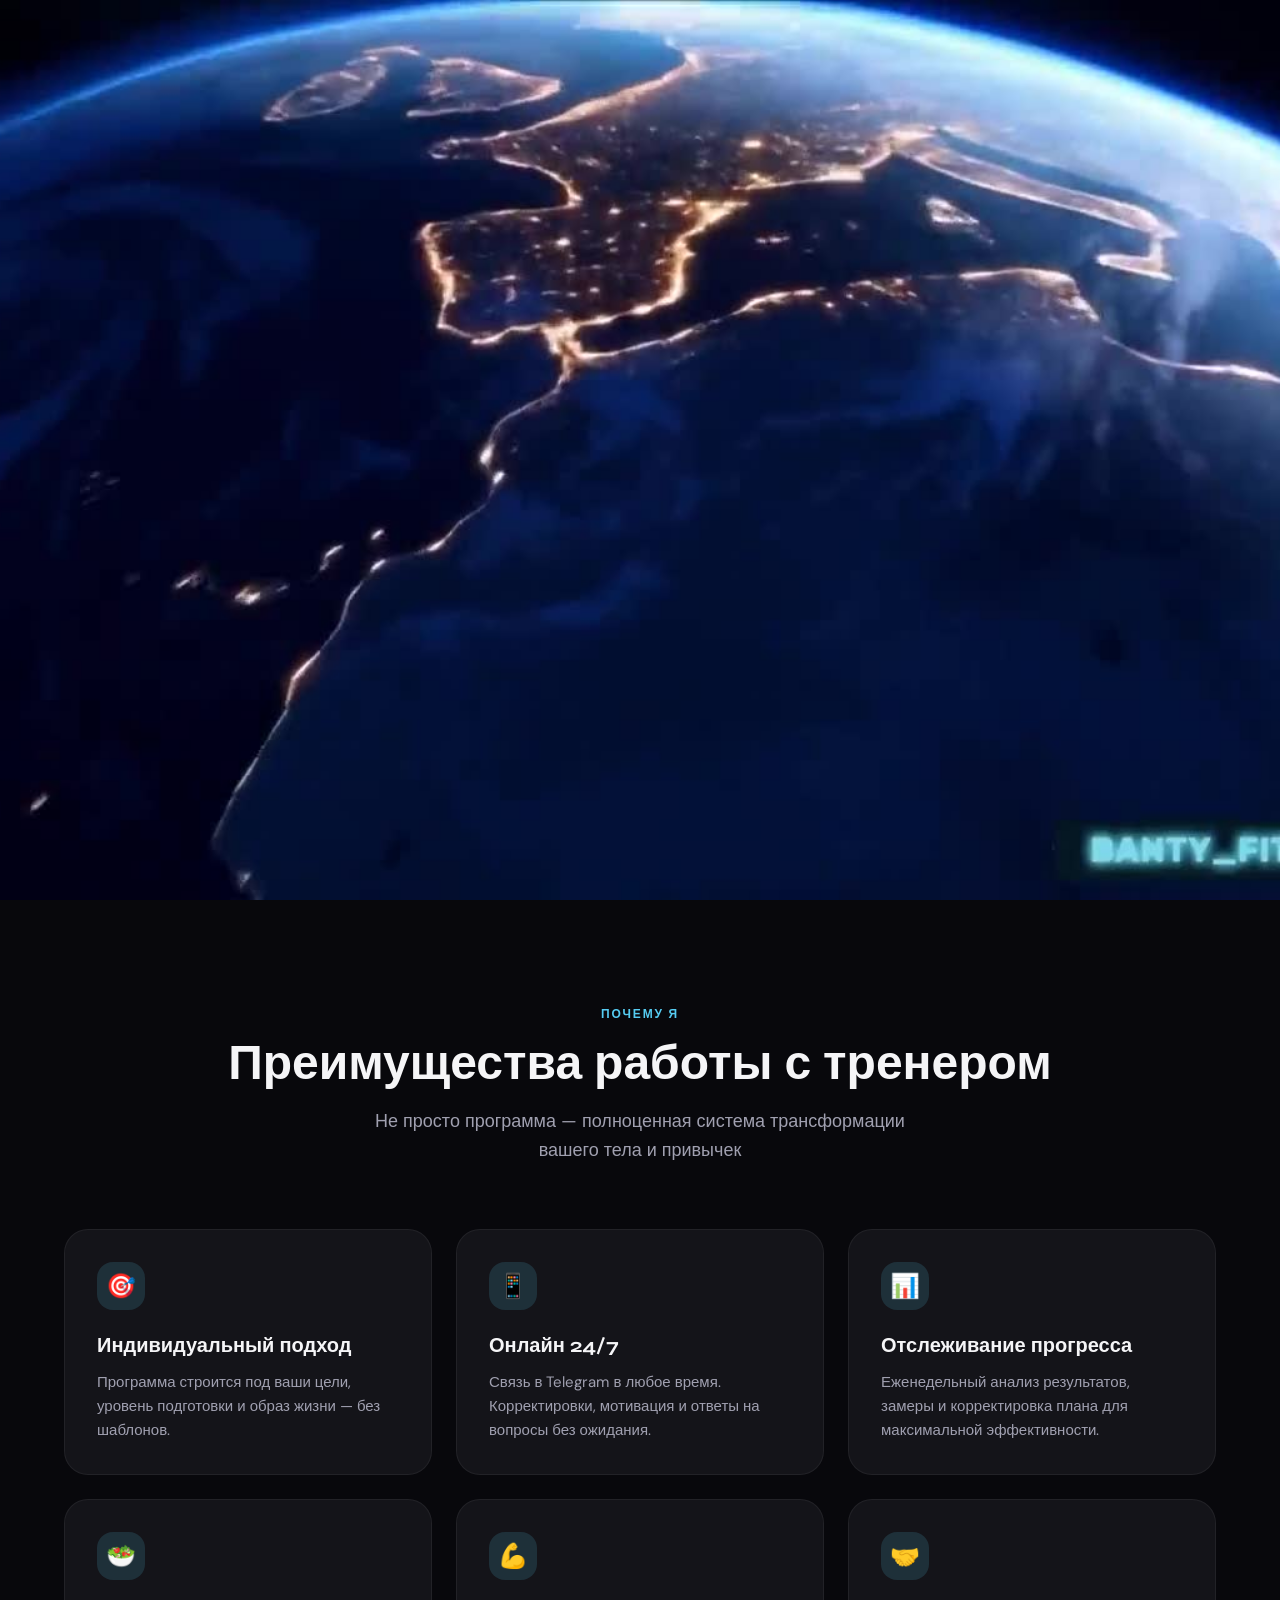
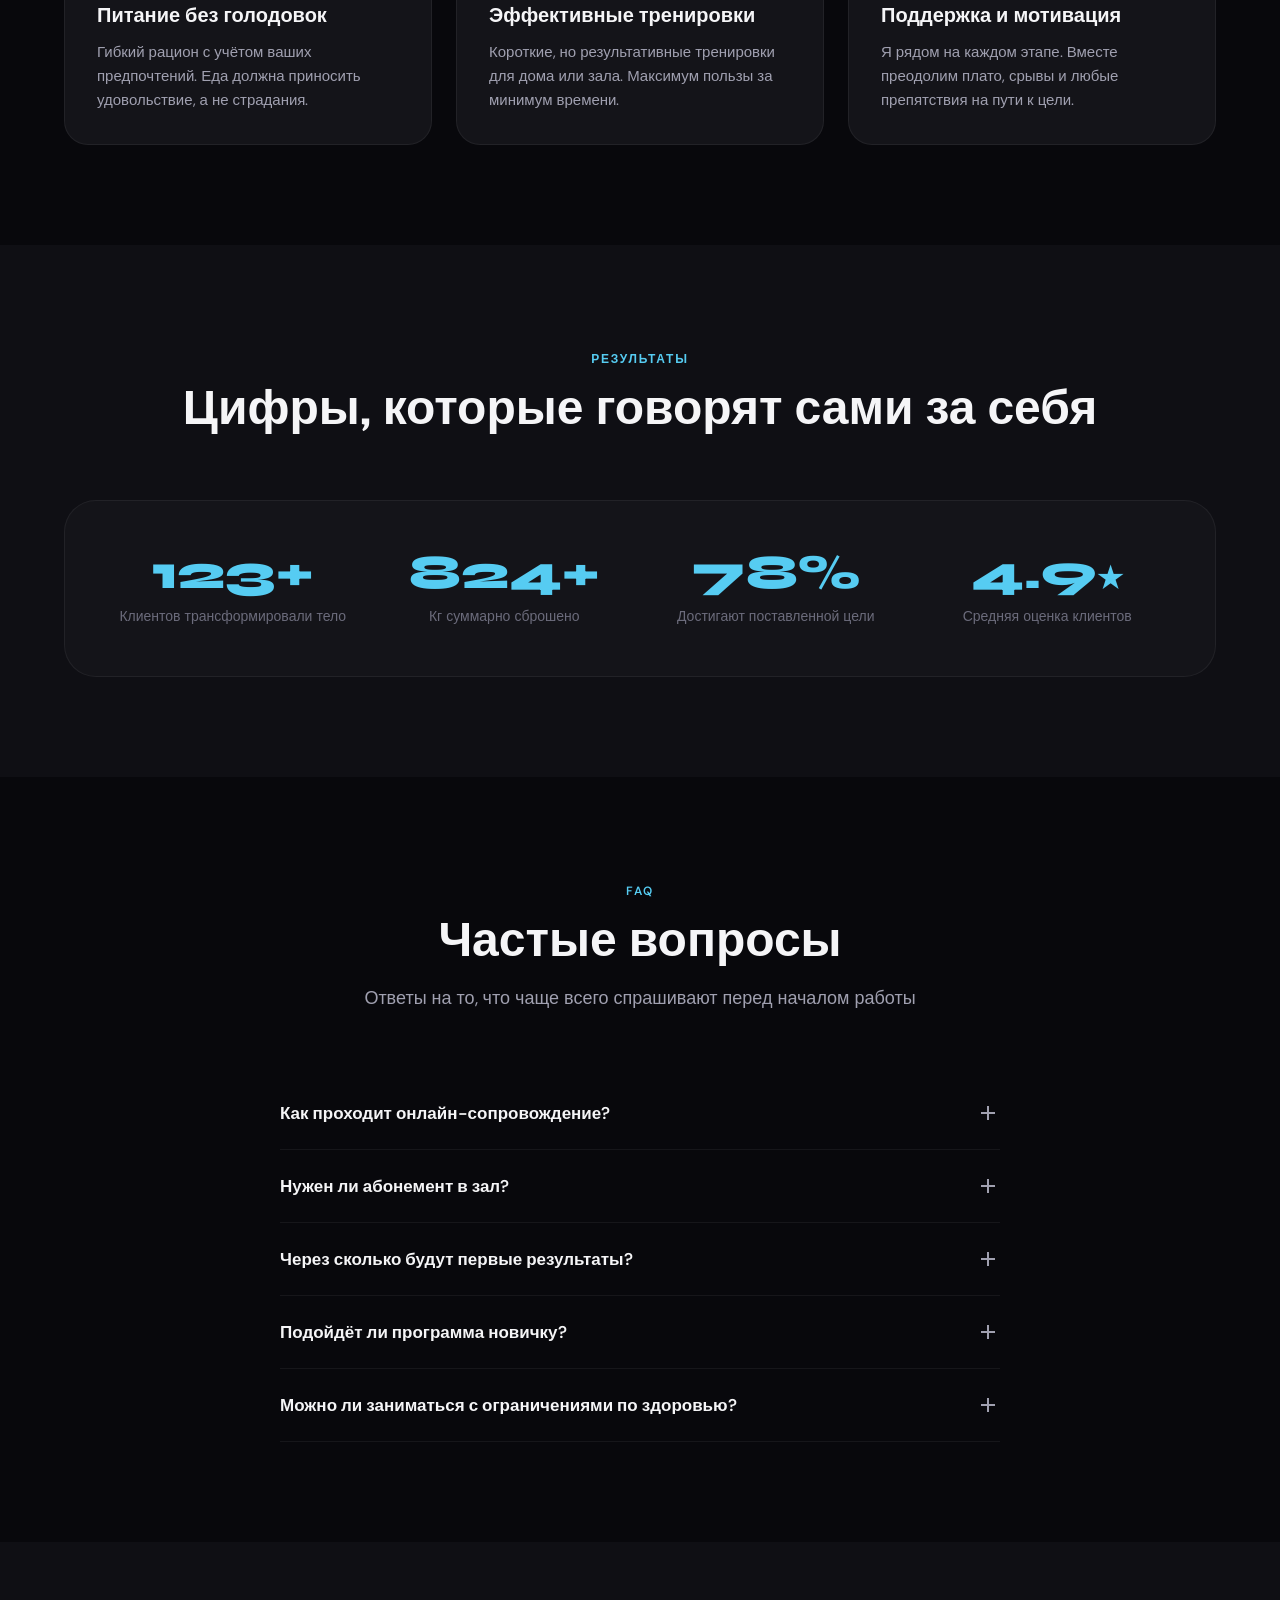
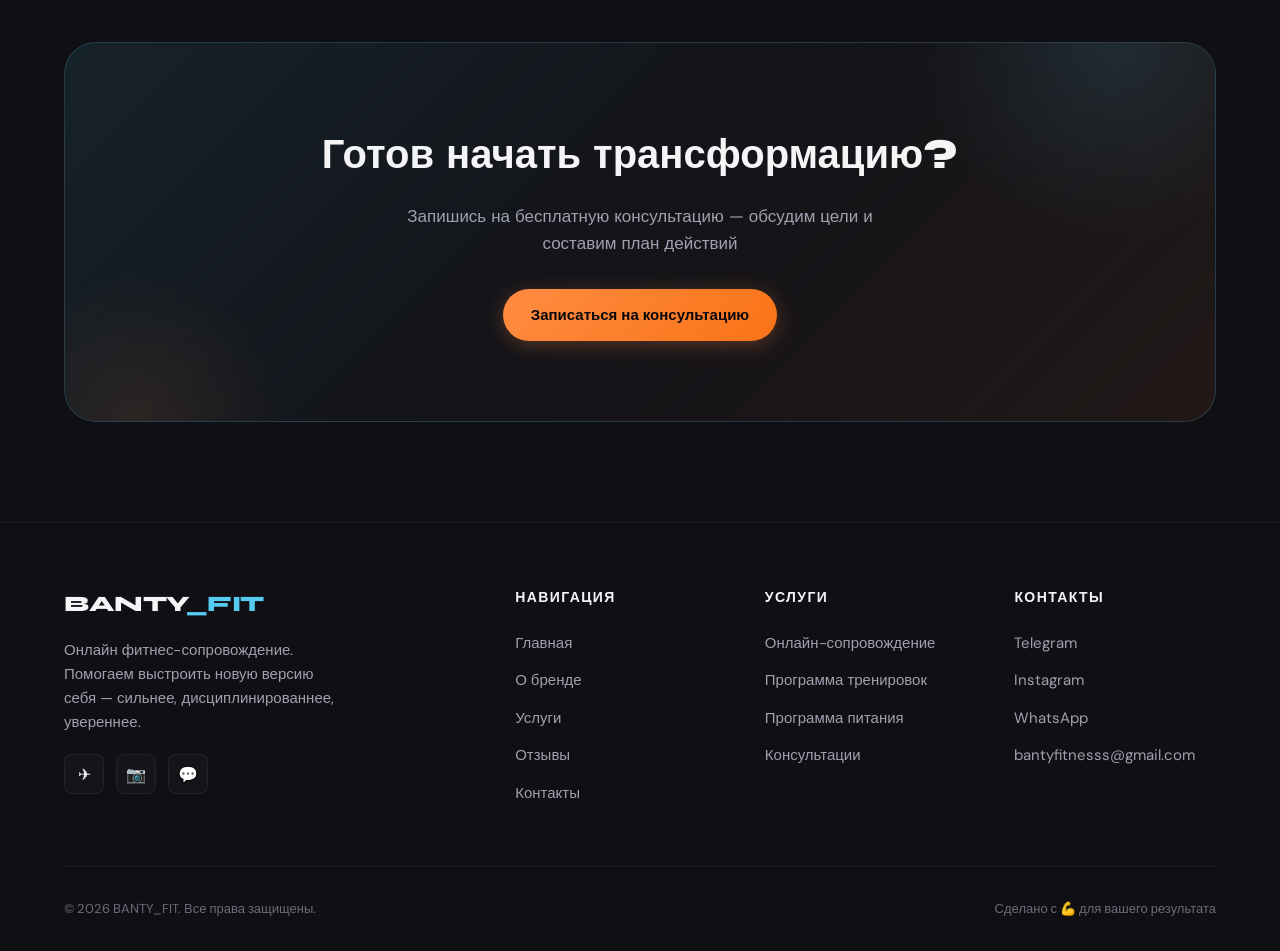
==== commit 23bcb53f: "Add files via upload" ====
--- a/index.html
+++ b/index.html
@@ -49,8 +49,8 @@
 </head>
 <body>
   <div class="intro-video" id="introVideo">
-    <video muted playsinline preload="auto" id="introMovie">
-      <source src="videos/earth-intro-v2.mov" type="video/mp4">
+    <video muted playsinline preload="auto" poster="assets/images/earth-poster.jpg" id="introMovie">
+      <source src="videos/earth-intro-v2.mp4" type="video/mp4">
     </video>
   
     <div class="intro-flash"></div>
--- a/css/style.css
+++ b/css/style.css
@@ -2857,20 +2857,25 @@
     transform:none;
     filter:none;
   }
-}/* ===== EARTH INTRO ===== */
+}
+/* ===== EARTH INTRO ===== */
 
 .intro-video{
   position:fixed;
   inset:0;
   z-index:99999;
-  background:#000;
+  background:#000 url("../assets/images/earth-poster.jpg") center/cover no-repeat;
   overflow:hidden;
+  opacity:1;
+  visibility:visible;
+  transition:opacity .55s ease, visibility .55s ease;
 }
 
 .intro-video video{
   width:100%;
   height:100%;
   object-fit:cover;
+  display:block;
 }
 
 .intro-video.hidden{
@@ -2885,13 +2890,6 @@
   background:#fff;
   opacity:0;
   pointer-events:none;
-  body.intro-playing .header {
-    opacity: 0;
-}
-
-body.intro-playing .hero {
-    opacity: 0;
-    transform: scale(1.08);
 }
 
 .header,
@@ -2901,38 +2899,36 @@
     transform 1.2s ease;
 }
 
-body.intro-finished .header {
-  opacity: 1;
-  transform: none;
-}
-
-body.intro-finished .hero {
-  opacity: 1;
-  transform: scale(1);
-}
-
-.header {
-  transition: opacity 1s ease;
-}
-
-.hero {
-  transition:
-      opacity 1s ease,
-      transform 1.2s ease;
-}
-}.about-image{
-  position: relative;
-  overflow: hidden;
-  border-radius: 24px;
+body.intro-playing .header,
+body.intro-playing .hero{
+  opacity:0;
+}
+
+body.intro-playing .hero{
+  transform:scale(1.08);
+}
+
+body.intro-finished .header,
+body.intro-finished .hero{
+  opacity:1;
+  transform:none;
+}
+
+.about-image{
+  position:relative;
+  overflow:hidden;
+  border-radius:24px;
 }
 
 .about-image__photo{
-  width: 100%;
-  height: 100%;
-  object-fit: cover;
-  display: block;
-  border-radius: 24px;
-}@media(max-width:768px){
+  width:100%;
+  height:100%;
+  object-fit:cover;
+  display:block;
+  border-radius:24px;
+}
+
+@media(max-width:768px){
   .intro-video{
     display:none !important;
   }
@@ -2942,4 +2938,4 @@
     opacity:1 !important;
     transform:none !important;
   }
-}+}
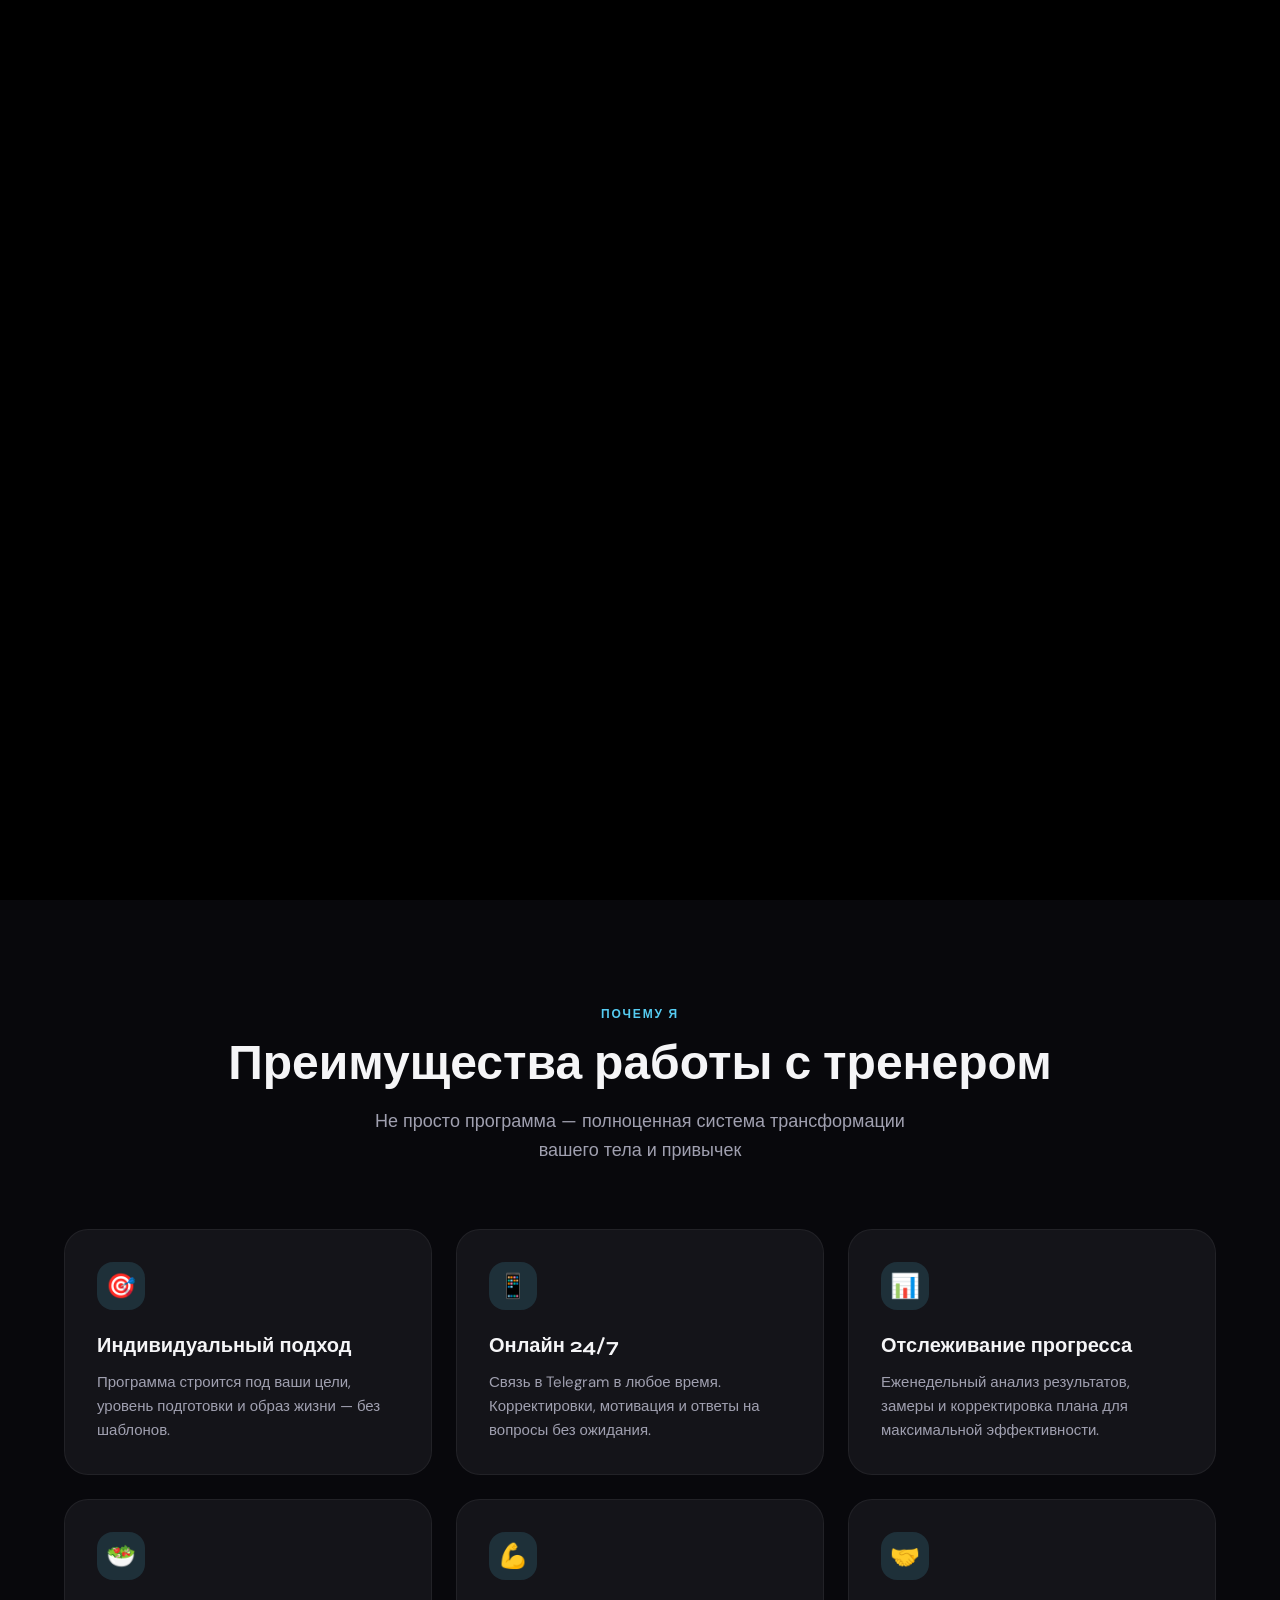
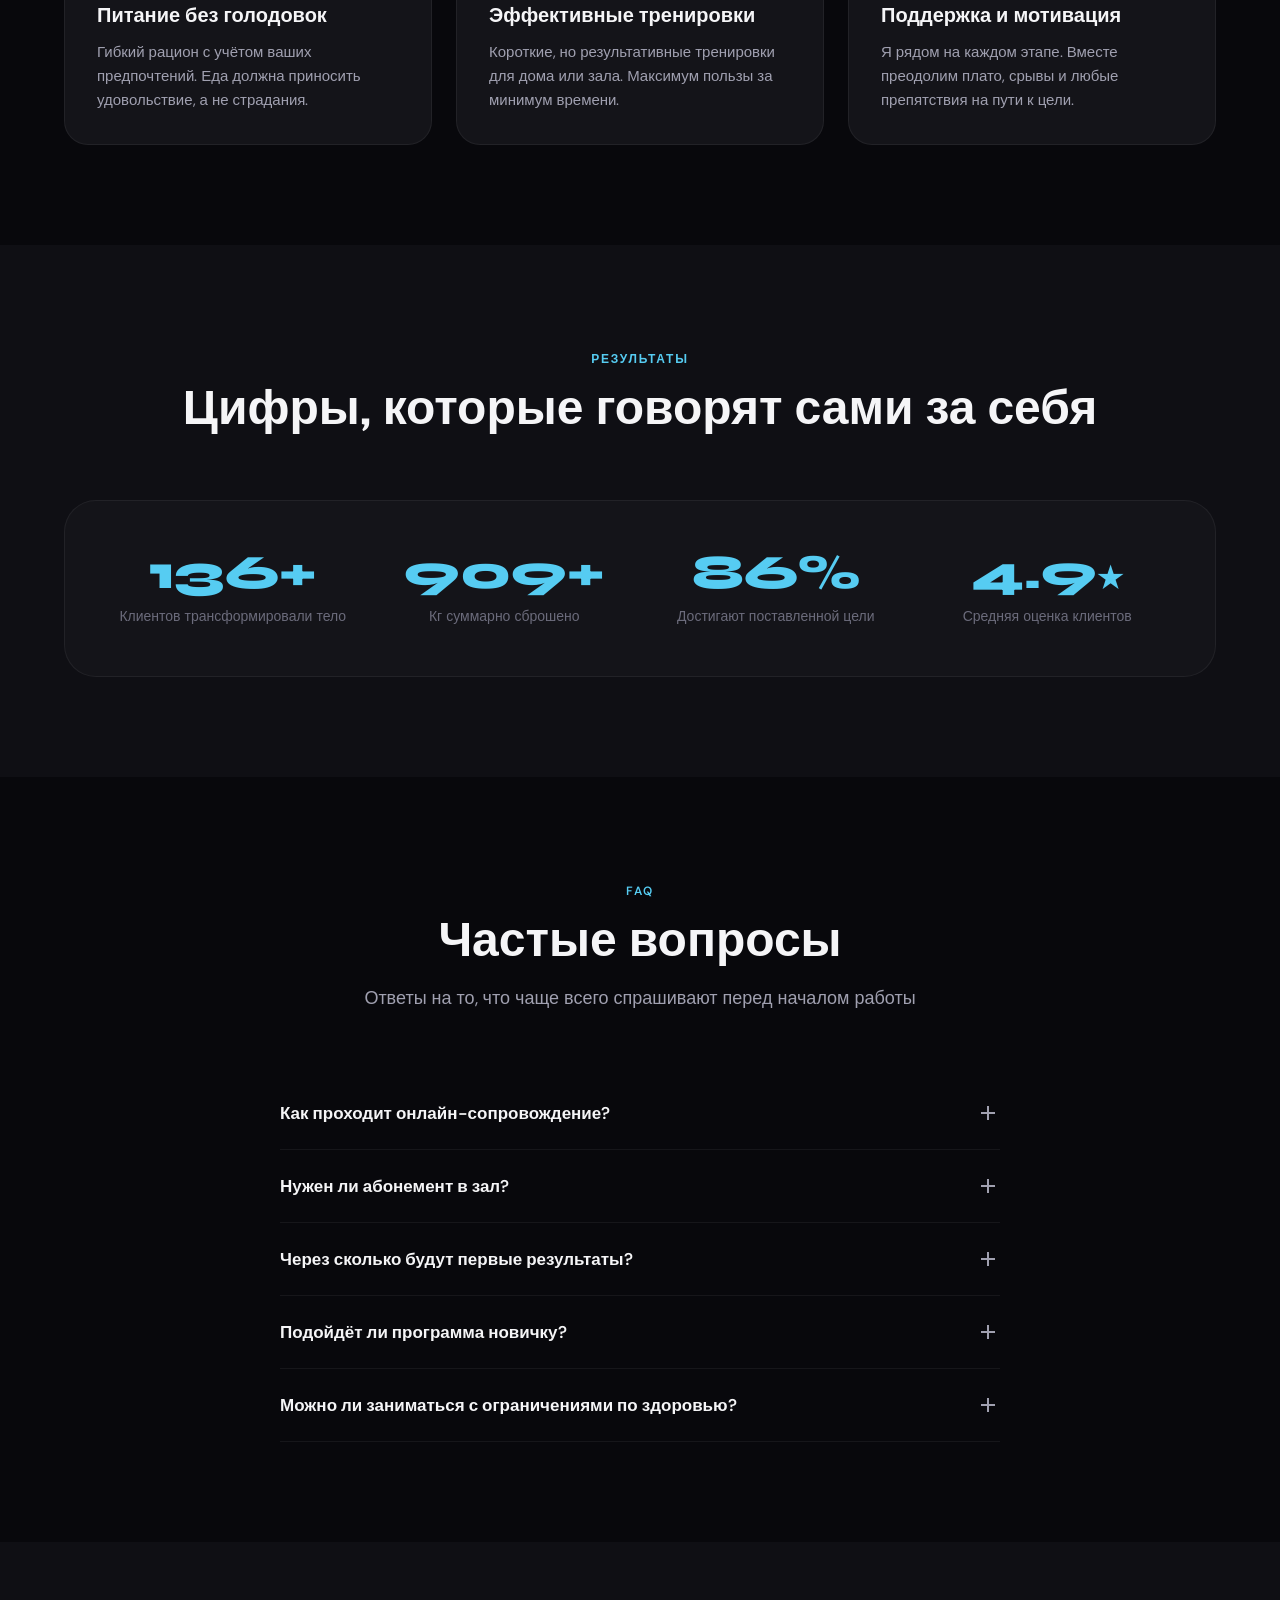
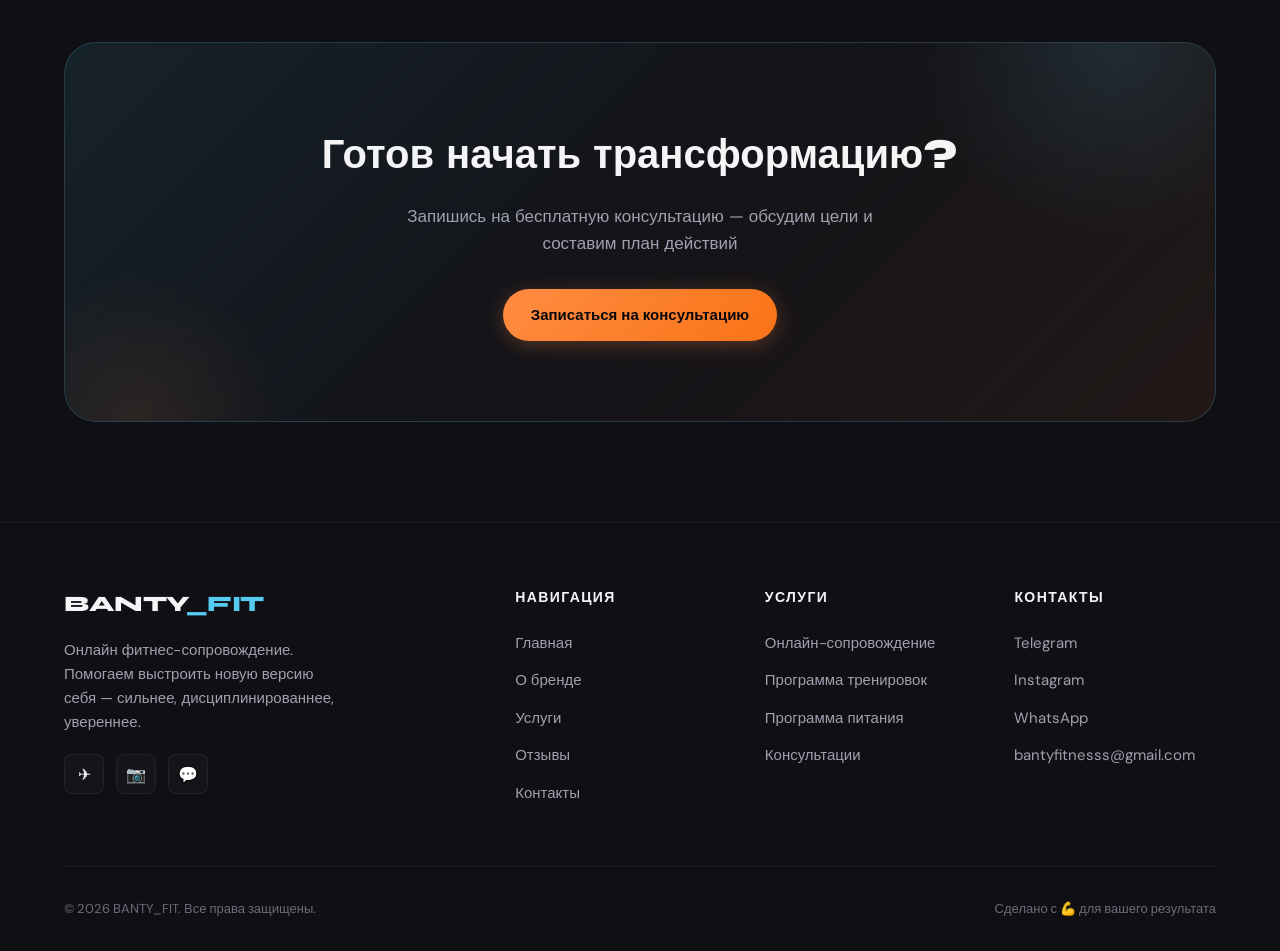
==== commit 65ac75be: "Add files via upload" ====
--- a/index.html
+++ b/index.html
@@ -49,8 +49,8 @@
 </head>
 <body>
   <div class="intro-video" id="introVideo">
-    <video muted playsinline preload="auto" poster="assets/images/earth-poster.jpg" id="introMovie">
-      <source src="videos/earth-intro-v2.mp4" type="video/mp4">
+    <video muted playsinline preload="auto" id="introMovie">
+      <source src="videos/earth-intro-v2.mov" type="video/mp4">
     </video>
   
     <div class="intro-flash"></div>
--- a/css/style.css
+++ b/css/style.css
@@ -2857,25 +2857,20 @@
     transform:none;
     filter:none;
   }
-}
-/* ===== EARTH INTRO ===== */
+}/* ===== EARTH INTRO ===== */
 
 .intro-video{
   position:fixed;
   inset:0;
   z-index:99999;
-  background:#000 url("../assets/images/earth-poster.jpg") center/cover no-repeat;
+  background:#000;
   overflow:hidden;
-  opacity:1;
-  visibility:visible;
-  transition:opacity .55s ease, visibility .55s ease;
 }
 
 .intro-video video{
   width:100%;
   height:100%;
   object-fit:cover;
-  display:block;
 }
 
 .intro-video.hidden{
@@ -2890,6 +2885,13 @@
   background:#fff;
   opacity:0;
   pointer-events:none;
+  body.intro-playing .header {
+    opacity: 0;
+}
+
+body.intro-playing .hero {
+    opacity: 0;
+    transform: scale(1.08);
 }
 
 .header,
@@ -2899,36 +2901,38 @@
     transform 1.2s ease;
 }
 
-body.intro-playing .header,
-body.intro-playing .hero{
-  opacity:0;
-}
-
-body.intro-playing .hero{
-  transform:scale(1.08);
-}
-
-body.intro-finished .header,
-body.intro-finished .hero{
-  opacity:1;
-  transform:none;
-}
-
-.about-image{
-  position:relative;
-  overflow:hidden;
-  border-radius:24px;
+body.intro-finished .header {
+  opacity: 1;
+  transform: none;
+}
+
+body.intro-finished .hero {
+  opacity: 1;
+  transform: scale(1);
+}
+
+.header {
+  transition: opacity 1s ease;
+}
+
+.hero {
+  transition:
+      opacity 1s ease,
+      transform 1.2s ease;
+}
+}.about-image{
+  position: relative;
+  overflow: hidden;
+  border-radius: 24px;
 }
 
 .about-image__photo{
-  width:100%;
-  height:100%;
-  object-fit:cover;
-  display:block;
-  border-radius:24px;
-}
-
-@media(max-width:768px){
+  width: 100%;
+  height: 100%;
+  object-fit: cover;
+  display: block;
+  border-radius: 24px;
+}@media(max-width:768px){
   .intro-video{
     display:none !important;
   }
@@ -2938,4 +2942,4 @@
     opacity:1 !important;
     transform:none !important;
   }
-}
+}
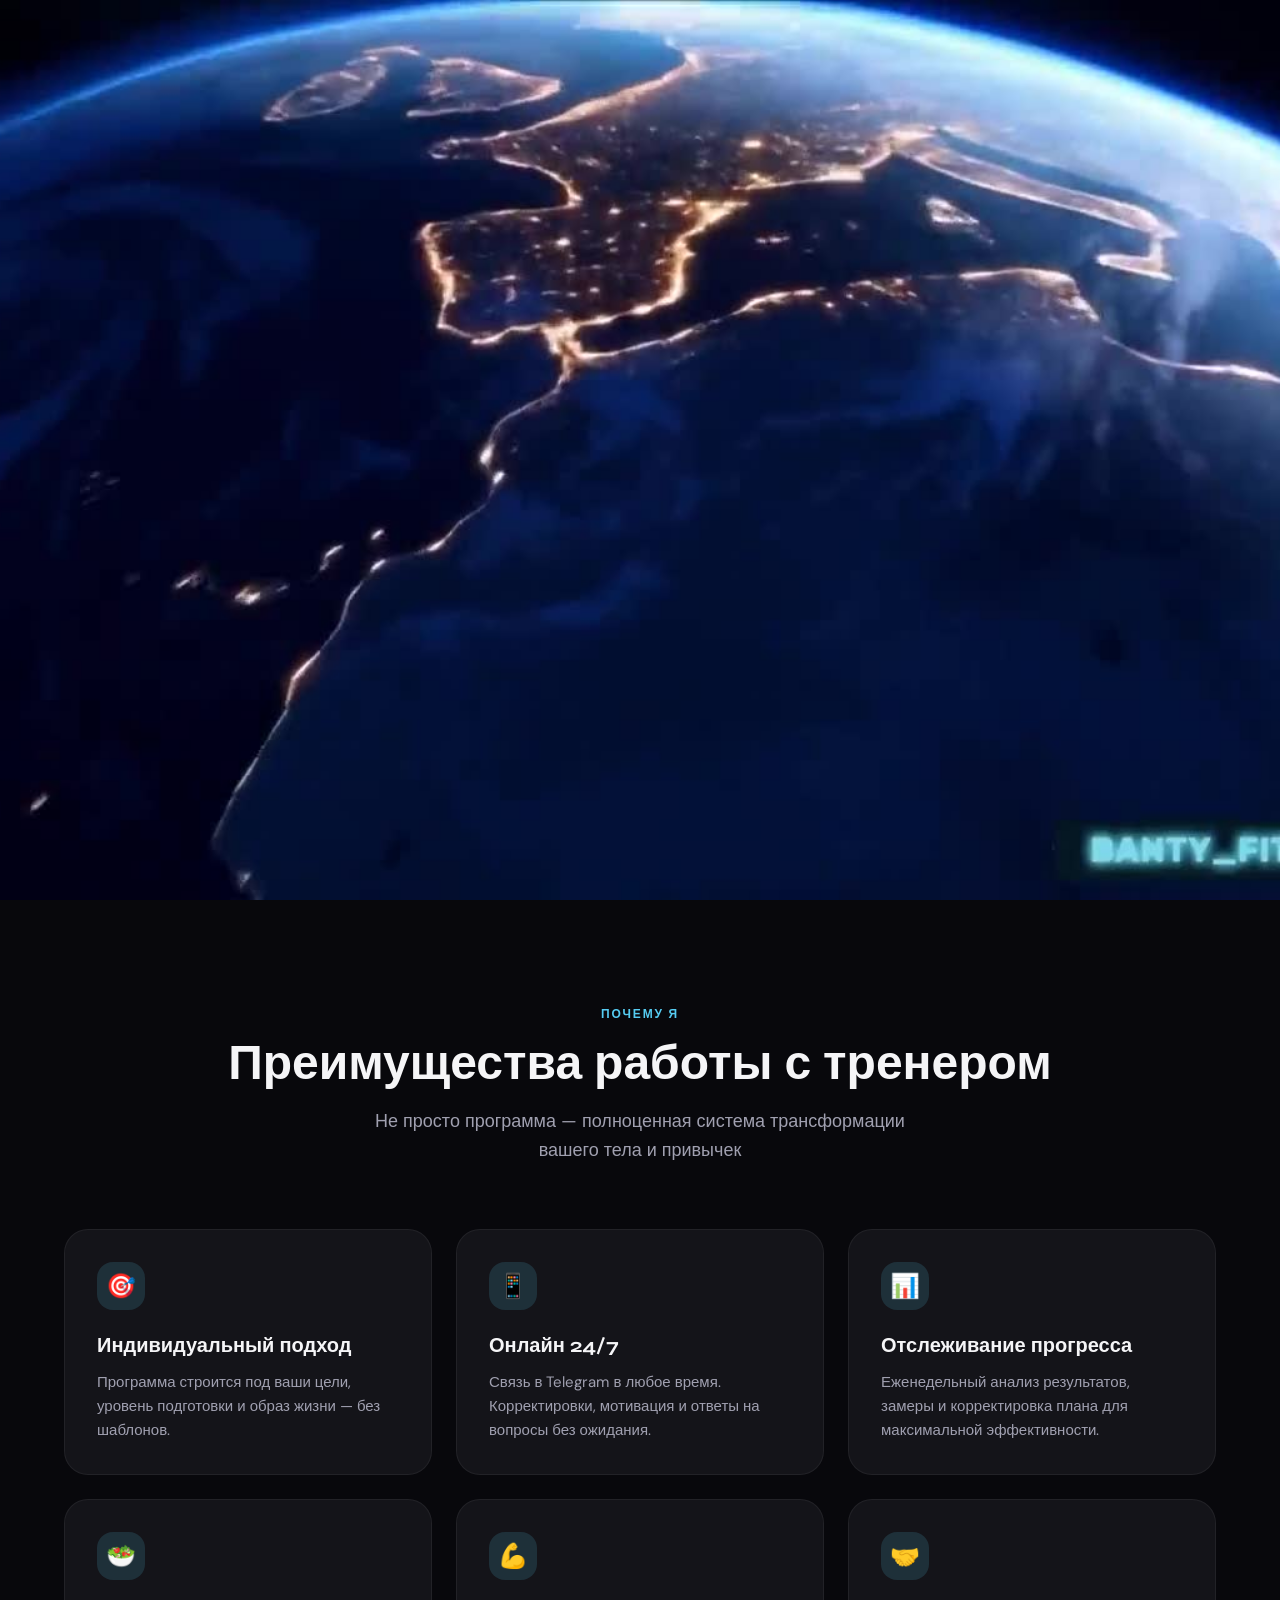
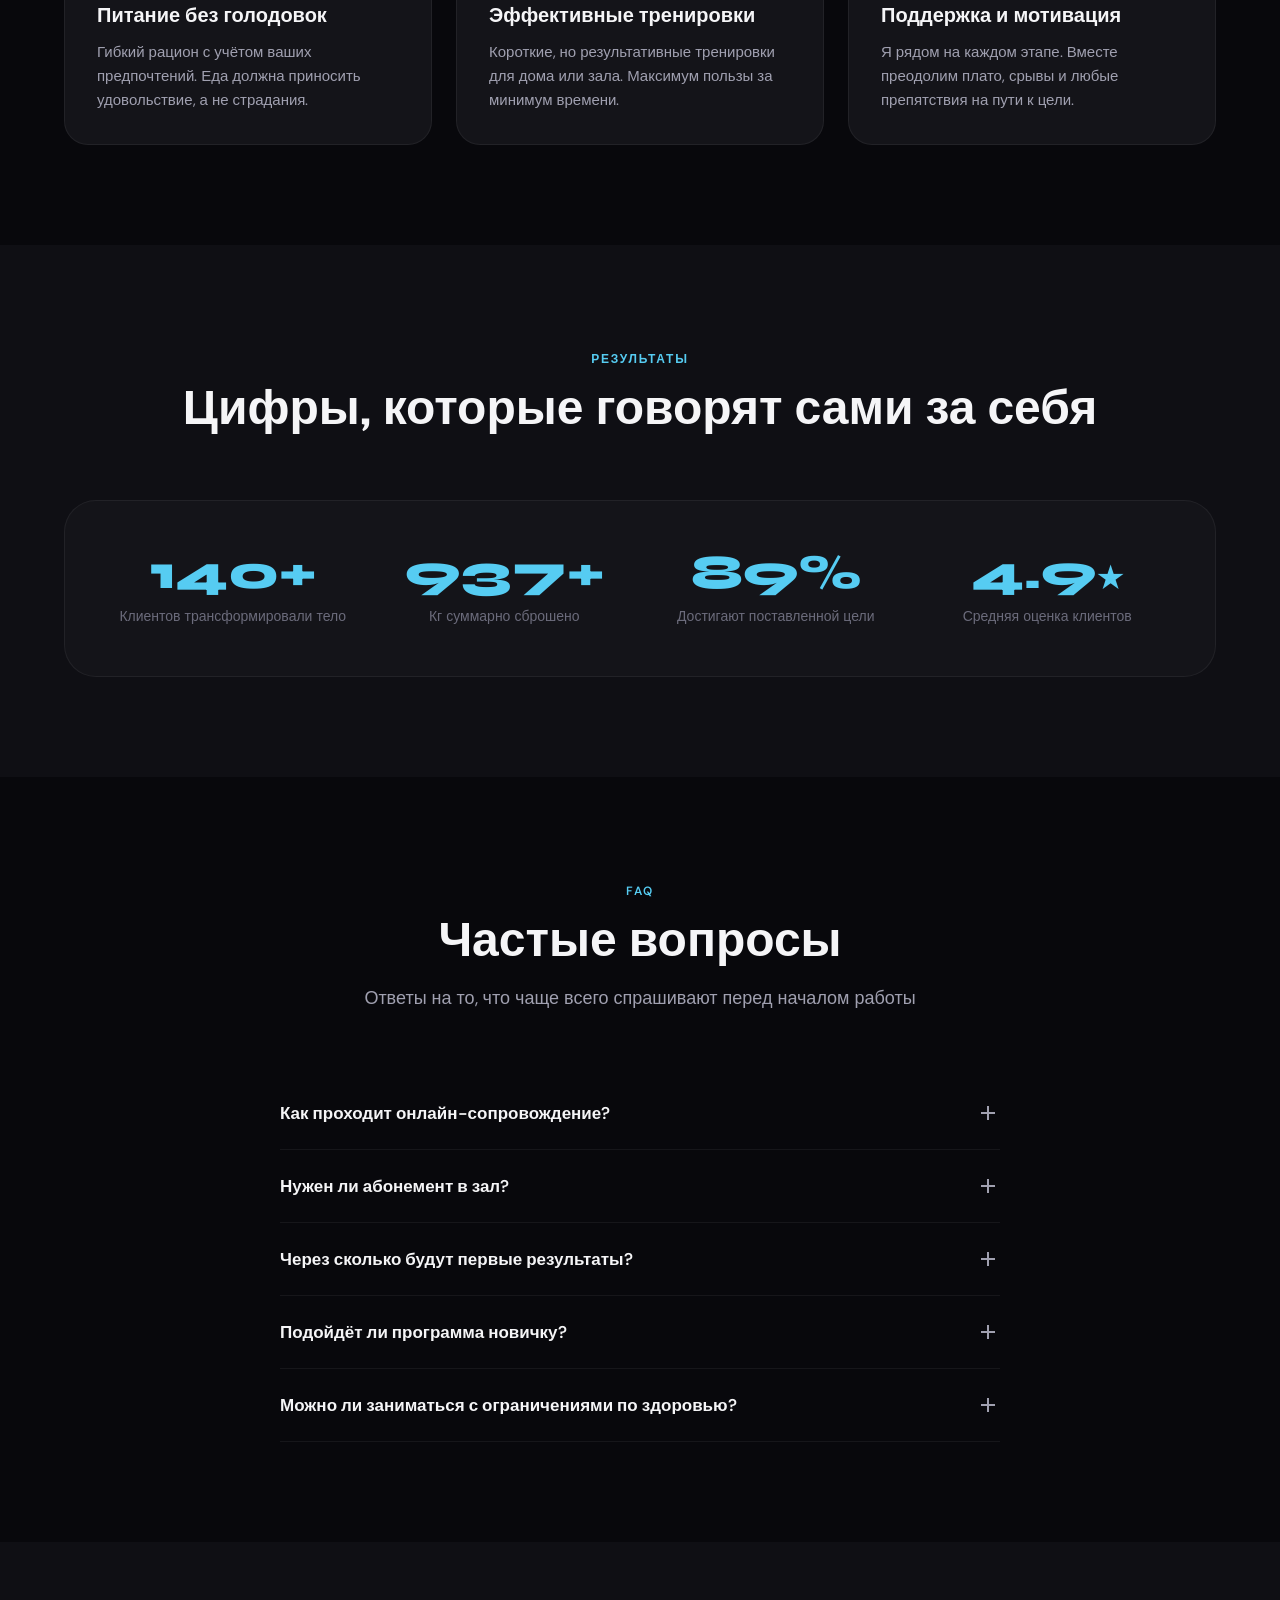
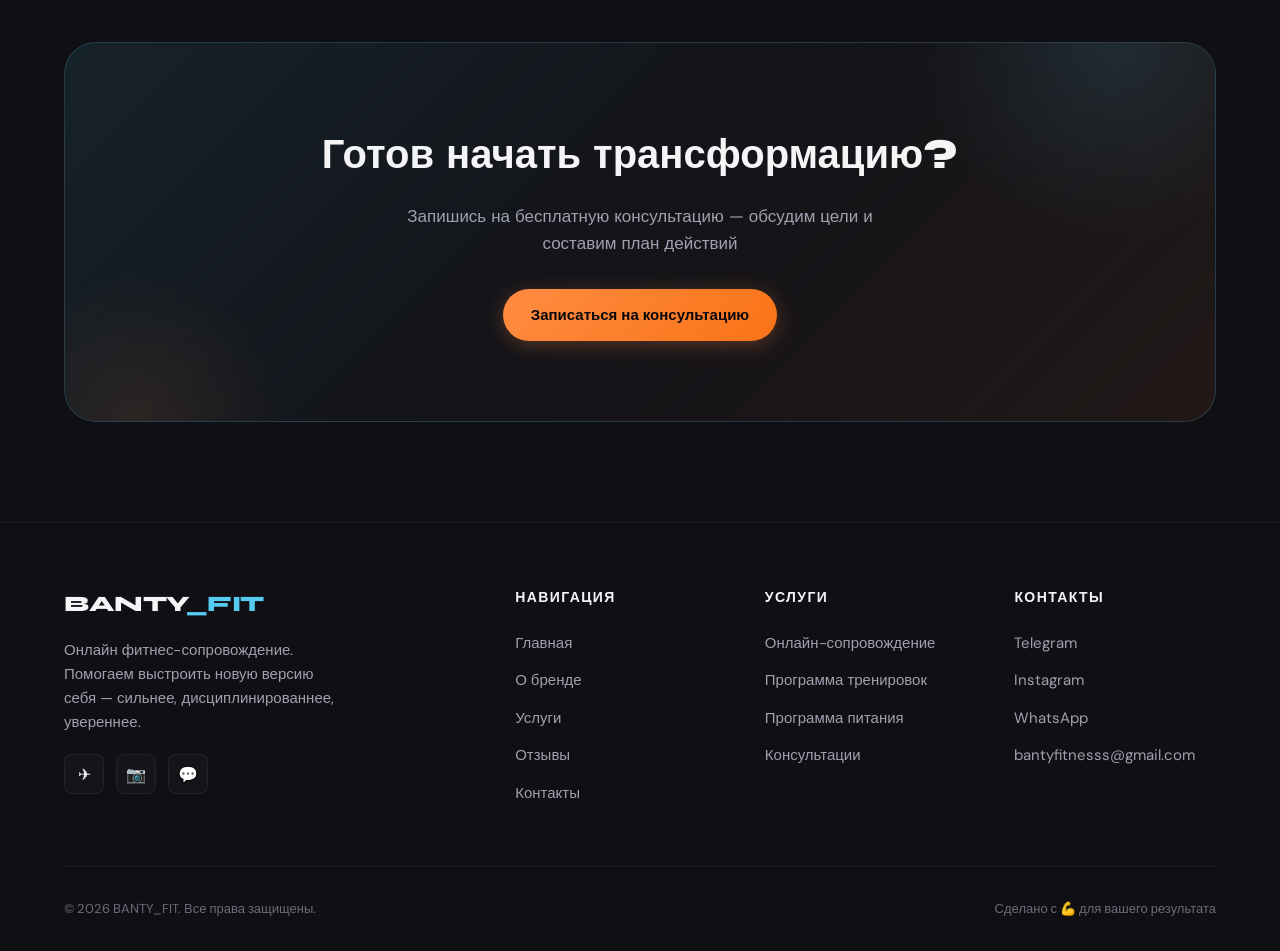
==== commit ddfa2174: "Add files via upload" ====
--- a/index.html
+++ b/index.html
@@ -49,8 +49,8 @@
 </head>
 <body>
   <div class="intro-video" id="introVideo">
-    <video muted playsinline preload="auto" id="introMovie">
-      <source src="videos/earth-intro-v2.mov" type="video/mp4">
+    <video muted playsinline preload="auto" poster="assets/images/earth-poster.jpg" id="introMovie">
+      <source src="videos/earth-intro-v2.mp4" type="video/mp4">
     </video>
   
     <div class="intro-flash"></div>
@@ -111,6 +111,11 @@
           <a href="contacts.html" class="btn btn-primary">Записаться на консультацию</a>
           <a href="services.html" class="btn btn-outline">Смотреть услуги</a>
         </div>
+        <a href="services.html#telegram-channel" class="hero-giveaway-link" aria-label="Перейти к закрытому Telegram-каналу и розыгрышу">
+          <span class="hero-giveaway-link__tag">🎁 РОЗЫГРЫШ</span>
+          <span class="hero-giveaway-link__text">Закрытый Telegram-канал за 490 ₽</span>
+          <span class="hero-giveaway-link__small">Первые 100 участников автоматически участвуют</span>
+        </a>
         <div class="hero__stats">
           <div>
             <div class="hero__stat-value" data-count="150" data-suffix="+">0</div>
--- a/css/style.css
+++ b/css/style.css
@@ -2857,20 +2857,25 @@
     transform:none;
     filter:none;
   }
-}/* ===== EARTH INTRO ===== */
+}
+/* ===== EARTH INTRO ===== */
 
 .intro-video{
   position:fixed;
   inset:0;
   z-index:99999;
-  background:#000;
+  background:#000 url("../assets/images/earth-poster.jpg") center/cover no-repeat;
   overflow:hidden;
+  opacity:1;
+  visibility:visible;
+  transition:opacity .55s ease, visibility .55s ease;
 }
 
 .intro-video video{
   width:100%;
   height:100%;
   object-fit:cover;
+  display:block;
 }
 
 .intro-video.hidden{
@@ -2885,13 +2890,6 @@
   background:#fff;
   opacity:0;
   pointer-events:none;
-  body.intro-playing .header {
-    opacity: 0;
-}
-
-body.intro-playing .hero {
-    opacity: 0;
-    transform: scale(1.08);
 }
 
 .header,
@@ -2901,38 +2899,36 @@
     transform 1.2s ease;
 }
 
-body.intro-finished .header {
-  opacity: 1;
-  transform: none;
-}
-
-body.intro-finished .hero {
-  opacity: 1;
-  transform: scale(1);
-}
-
-.header {
-  transition: opacity 1s ease;
-}
-
-.hero {
-  transition:
-      opacity 1s ease,
-      transform 1.2s ease;
-}
-}.about-image{
-  position: relative;
-  overflow: hidden;
-  border-radius: 24px;
+body.intro-playing .header,
+body.intro-playing .hero{
+  opacity:0;
+}
+
+body.intro-playing .hero{
+  transform:scale(1.08);
+}
+
+body.intro-finished .header,
+body.intro-finished .hero{
+  opacity:1;
+  transform:none;
+}
+
+.about-image{
+  position:relative;
+  overflow:hidden;
+  border-radius:24px;
 }
 
 .about-image__photo{
-  width: 100%;
-  height: 100%;
-  object-fit: cover;
-  display: block;
-  border-radius: 24px;
-}@media(max-width:768px){
+  width:100%;
+  height:100%;
+  object-fit:cover;
+  display:block;
+  border-radius:24px;
+}
+
+@media(max-width:768px){
   .intro-video{
     display:none !important;
   }
@@ -2942,4 +2938,134 @@
     opacity:1 !important;
     transform:none !important;
   }
-}+}
+
+
+/* ===== GIVEAWAY PROMO PATCH ===== */
+.hero-giveaway-link{
+  position:relative;
+  display:flex;
+  align-items:center;
+  flex-wrap:wrap;
+  gap:10px 14px;
+  width:min(100%, 620px);
+  margin:-38px 0 44px;
+  padding:16px 18px;
+  border:1px solid rgba(255,140,66,.42);
+  border-radius:20px;
+  background:
+    radial-gradient(circle at 16% 0%, rgba(255,140,66,.26), transparent 42%),
+    linear-gradient(135deg, rgba(255,140,66,.14), rgba(86,204,242,.08) 55%, rgba(20,20,25,.86));
+  box-shadow:
+    0 18px 55px rgba(0,0,0,.34),
+    0 0 34px rgba(255,140,66,.16);
+  overflow:hidden;
+  isolation:isolate;
+  transition:transform .32s ease, border-color .32s ease, box-shadow .32s ease;
+}
+
+.hero-giveaway-link::before{
+  content:"";
+  position:absolute;
+  inset:-1px;
+  background:linear-gradient(90deg, transparent, rgba(255,255,255,.18), transparent);
+  transform:translateX(-120%);
+  animation:giveaway-shine 3.6s ease-in-out infinite;
+  z-index:-1;
+}
+
+.hero-giveaway-link:hover{
+  transform:translateY(-3px);
+  border-color:rgba(255,140,66,.72);
+  box-shadow:
+    0 24px 70px rgba(0,0,0,.45),
+    0 0 46px rgba(255,140,66,.28);
+}
+
+.hero-giveaway-link__tag{
+  display:inline-flex;
+  align-items:center;
+  min-height:30px;
+  padding:6px 12px;
+  border-radius:999px;
+  background:var(--gradient-secondary);
+  color:#08080c;
+  font-size:.78rem;
+  font-weight:900;
+  letter-spacing:.08em;
+  text-transform:uppercase;
+  box-shadow:0 0 26px rgba(255,140,66,.35);
+}
+
+.hero-giveaway-link__text{
+  font-family:var(--font-heading);
+  font-size:clamp(1rem, 2vw, 1.28rem);
+  font-weight:800;
+  color:var(--text-primary);
+}
+
+.hero-giveaway-link__small{
+  width:100%;
+  color:var(--text-secondary);
+  font-size:.92rem;
+}
+
+.service-card--giveaway{
+  border-color:rgba(255,140,66,.58) !important;
+  background:
+    radial-gradient(circle at 90% 0%, rgba(255,140,66,.20), transparent 34%),
+    radial-gradient(circle at 12% 18%, rgba(86,204,242,.16), transparent 28%),
+    linear-gradient(135deg, rgba(255,140,66,.08), var(--bg-card) 58%) !important;
+  box-shadow:0 0 38px rgba(255,140,66,.12);
+}
+
+.service-card--giveaway::after{
+  content:"";
+  position:absolute;
+  inset:0;
+  border-radius:inherit;
+  background:linear-gradient(120deg, transparent 8%, rgba(255,255,255,.08) 24%, transparent 42%);
+  opacity:.55;
+  pointer-events:none;
+}
+
+.service-card__badge--giveaway{
+  background:linear-gradient(135deg,#ffb347 0%,#ff7a18 48%,#ff4d00 100%) !important;
+  color:#08080c !important;
+  font-size:.75rem !important;
+  padding:7px 14px !important;
+  box-shadow:
+    0 0 18px rgba(255,140,66,.55),
+    0 0 42px rgba(255,140,66,.22);
+  animation:giveaway-pulse 1.8s ease-in-out infinite;
+  z-index:5;
+}
+
+.service-card--giveaway .service-card__price-value{
+  color:#ff9f4a;
+  text-shadow:0 0 24px rgba(255,140,66,.38);
+}
+
+@keyframes giveaway-pulse{
+  0%,100%{ transform:scale(1); filter:brightness(1); }
+  50%{ transform:scale(1.055); filter:brightness(1.12); }
+}
+
+@keyframes giveaway-shine{
+  0%{ transform:translateX(-120%); }
+  45%,100%{ transform:translateX(120%); }
+}
+
+@media (max-width:768px){
+  .hero-giveaway-link{
+    margin:-26px 0 36px;
+    padding:15px;
+  }
+  .hero-giveaway-link__small{
+    font-size:.84rem;
+  }
+  .service-card__badge--giveaway{
+    top:16px !important;
+    right:16px !important;
+  }
+}
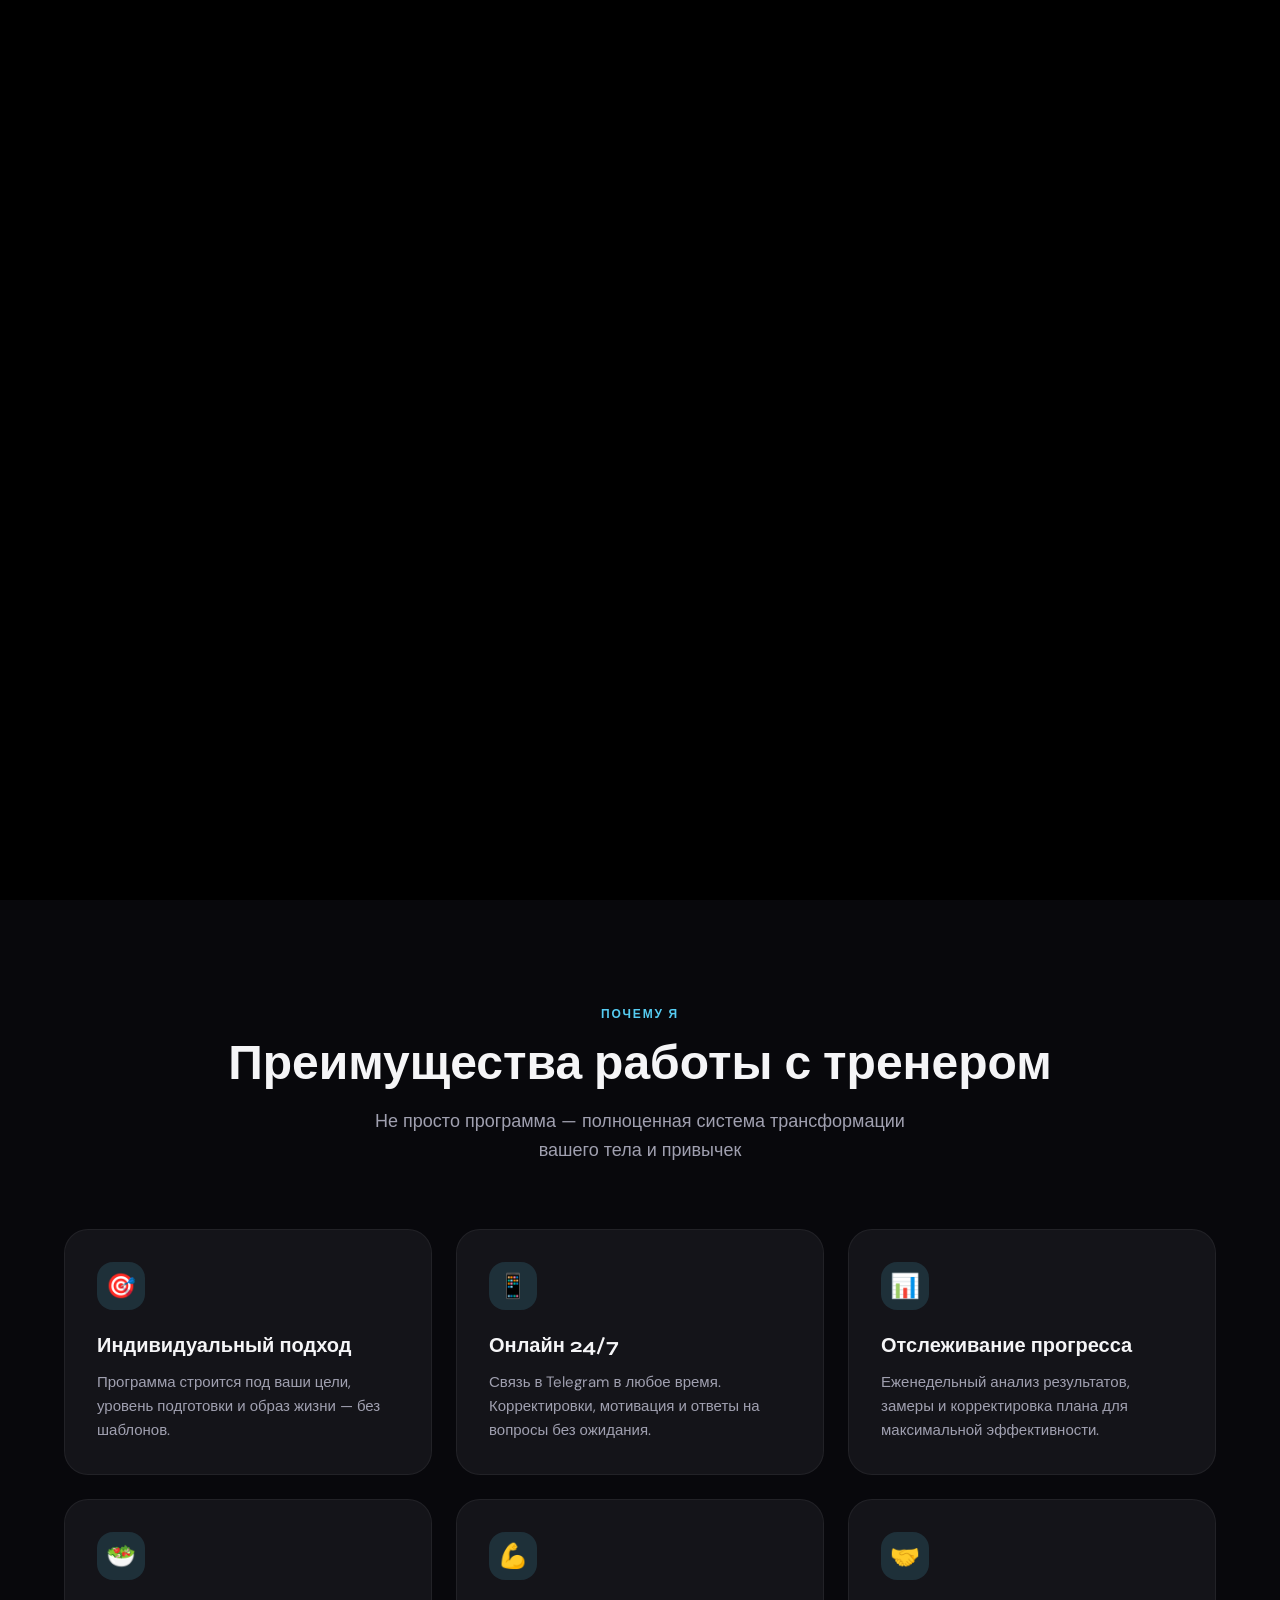
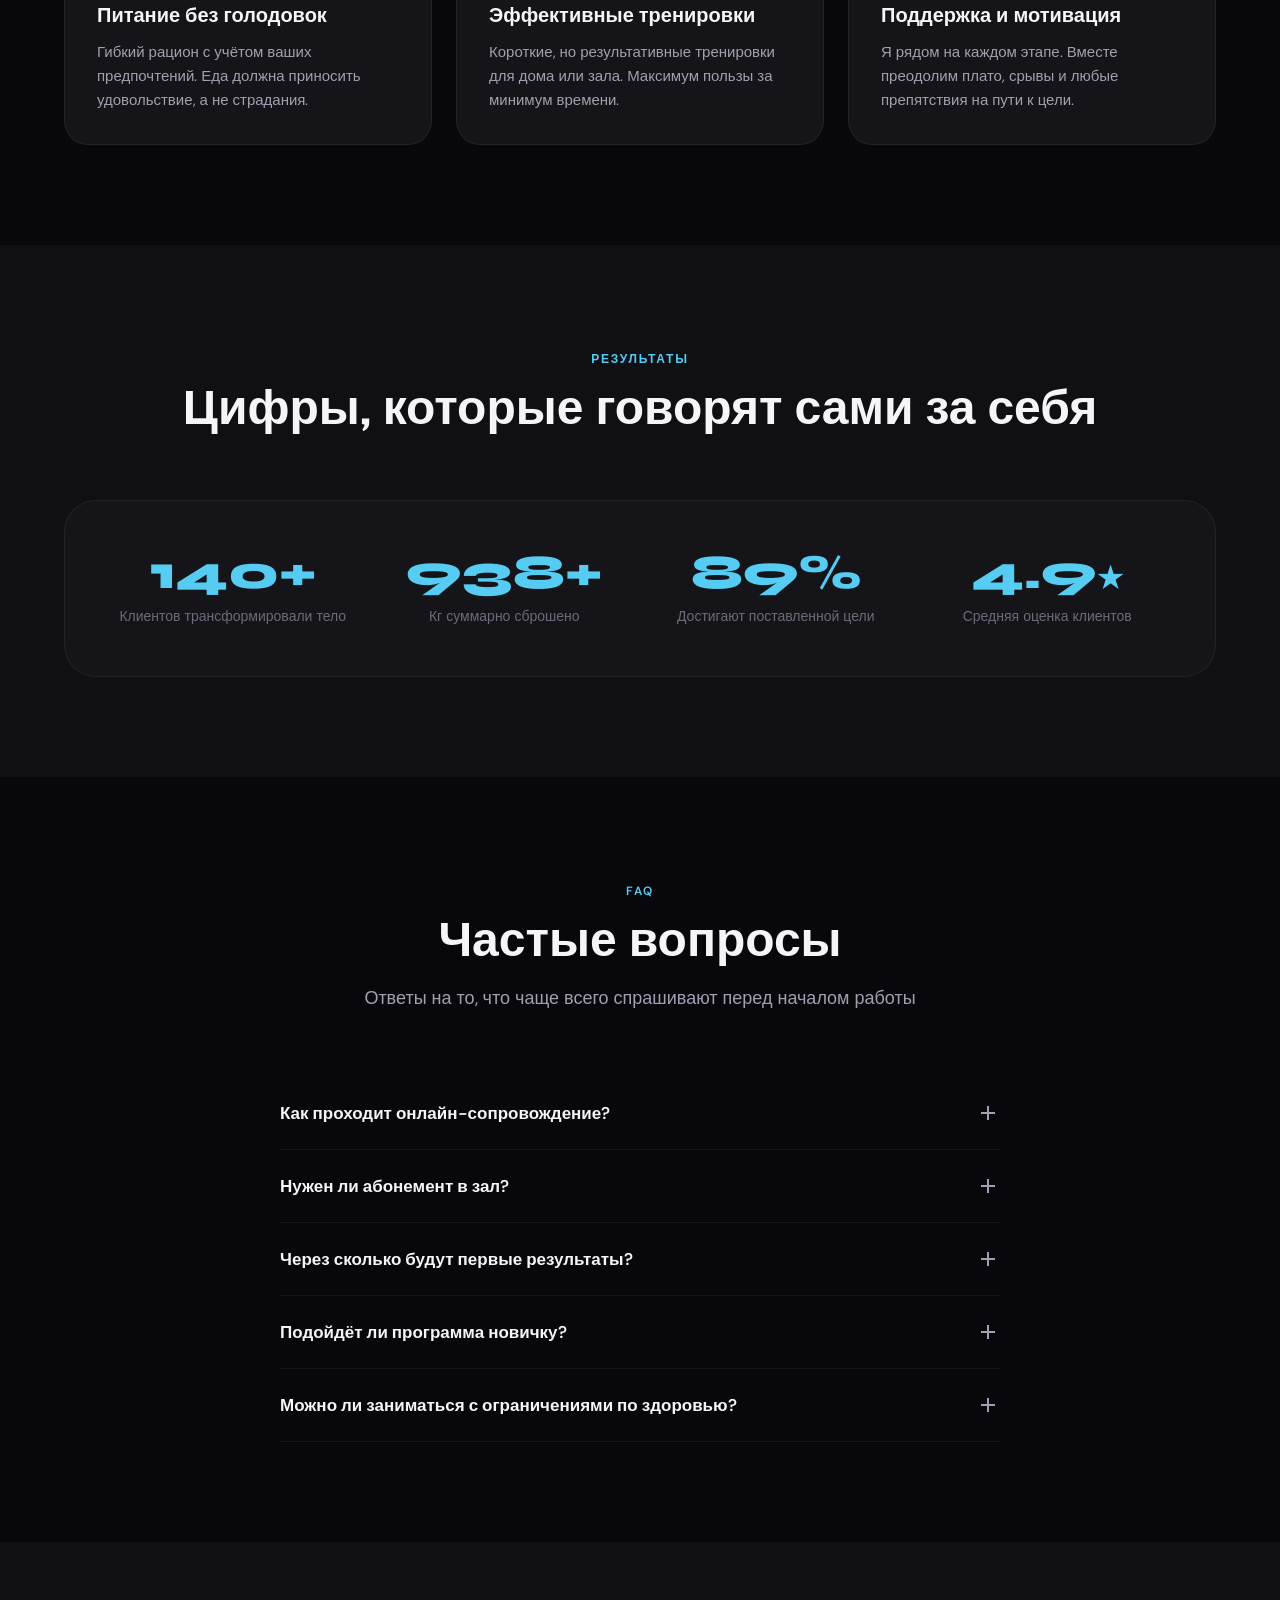
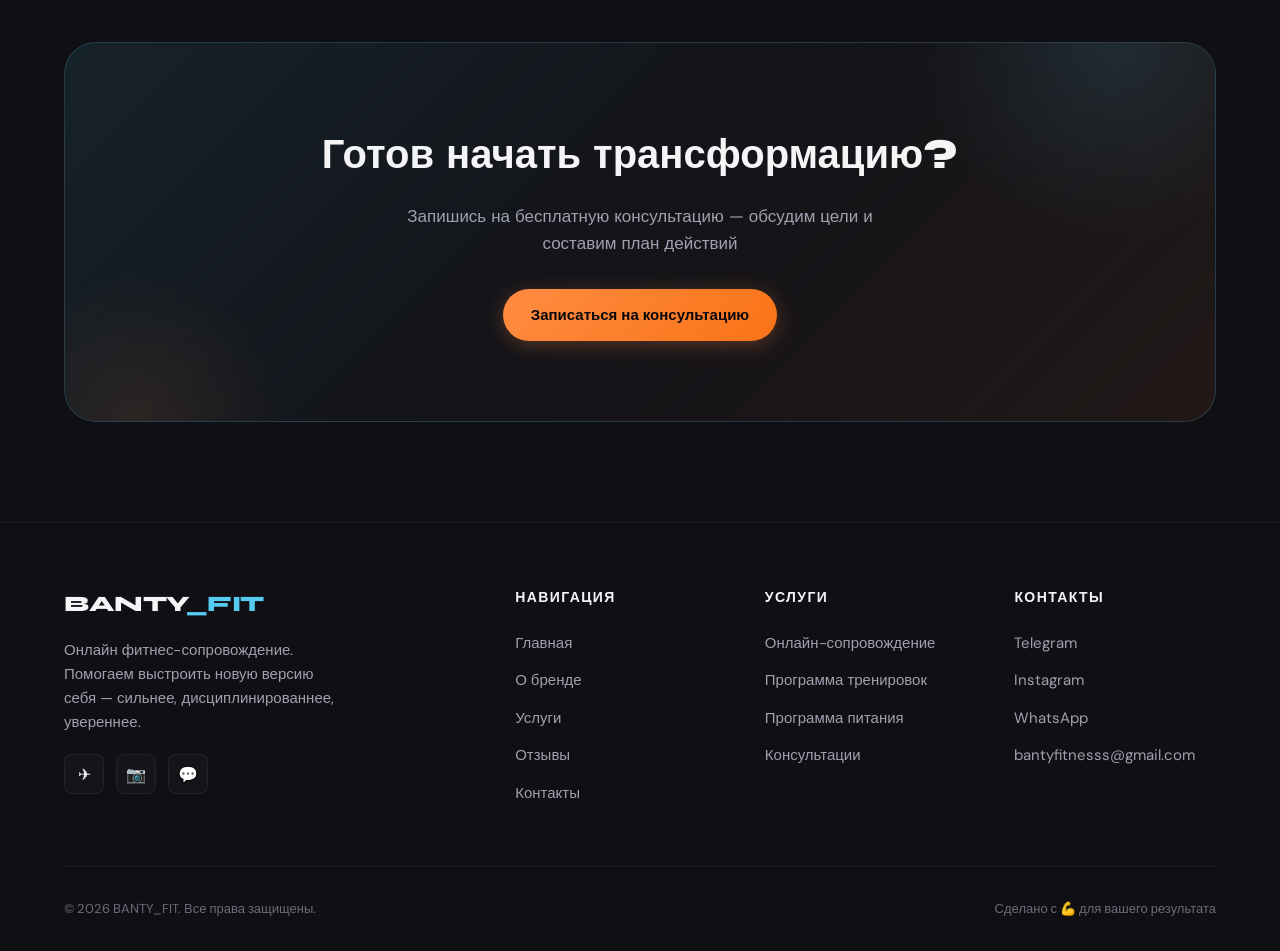
==== commit cb9a917c: "Добавил раздел партнеров GeneticLab и фотографии" ====
--- a/index.html
+++ b/index.html
@@ -49,8 +49,8 @@
 </head>
 <body>
   <div class="intro-video" id="introVideo">
-    <video muted playsinline preload="auto" poster="assets/images/earth-poster.jpg" id="introMovie">
-      <source src="videos/earth-intro-v2.mp4" type="video/mp4">
+    <video muted playsinline preload="auto" id="introMovie">
+      <source src="videos/earth-intro-v2.mov" type="video/mp4">
     </video>
   
     <div class="intro-flash"></div>
@@ -63,6 +63,7 @@
         <a href="about.html" class="nav__link">О бренде</a>
         <a href="services.html" class="nav__link">Услуги</a>
         <a href="reviews.html" class="nav__link">Отзывы</a>
+        <a href="partners.html" class="nav__link">Партнёры</a>
         <a href="contacts.html" class="nav__link">Контакты</a>
       </nav>
       <div class="header__cta">
@@ -111,11 +112,6 @@
           <a href="contacts.html" class="btn btn-primary">Записаться на консультацию</a>
           <a href="services.html" class="btn btn-outline">Смотреть услуги</a>
         </div>
-        <a href="services.html#telegram-channel" class="hero-giveaway-link" aria-label="Перейти к закрытому Telegram-каналу и розыгрышу">
-          <span class="hero-giveaway-link__tag">🎁 РОЗЫГРЫШ</span>
-          <span class="hero-giveaway-link__text">Закрытый Telegram-канал за 490 ₽</span>
-          <span class="hero-giveaway-link__small">Первые 100 участников автоматически участвуют</span>
-        </a>
         <div class="hero__stats">
           <div>
             <div class="hero__stat-value" data-count="150" data-suffix="+">0</div>
--- a/css/style.css
+++ b/css/style.css
@@ -2857,25 +2857,20 @@
     transform:none;
     filter:none;
   }
-}
-/* ===== EARTH INTRO ===== */
+}/* ===== EARTH INTRO ===== */
 
 .intro-video{
   position:fixed;
   inset:0;
   z-index:99999;
-  background:#000 url("../assets/images/earth-poster.jpg") center/cover no-repeat;
+  background:#000;
   overflow:hidden;
-  opacity:1;
-  visibility:visible;
-  transition:opacity .55s ease, visibility .55s ease;
 }
 
 .intro-video video{
   width:100%;
   height:100%;
   object-fit:cover;
-  display:block;
 }
 
 .intro-video.hidden{
@@ -2890,6 +2885,13 @@
   background:#fff;
   opacity:0;
   pointer-events:none;
+  body.intro-playing .header {
+    opacity: 0;
+}
+
+body.intro-playing .hero {
+    opacity: 0;
+    transform: scale(1.08);
 }
 
 .header,
@@ -2899,36 +2901,38 @@
     transform 1.2s ease;
 }
 
-body.intro-playing .header,
-body.intro-playing .hero{
-  opacity:0;
-}
-
-body.intro-playing .hero{
-  transform:scale(1.08);
-}
-
-body.intro-finished .header,
-body.intro-finished .hero{
-  opacity:1;
-  transform:none;
-}
-
-.about-image{
-  position:relative;
-  overflow:hidden;
-  border-radius:24px;
+body.intro-finished .header {
+  opacity: 1;
+  transform: none;
+}
+
+body.intro-finished .hero {
+  opacity: 1;
+  transform: scale(1);
+}
+
+.header {
+  transition: opacity 1s ease;
+}
+
+.hero {
+  transition:
+      opacity 1s ease,
+      transform 1.2s ease;
+}
+}.about-image{
+  position: relative;
+  overflow: hidden;
+  border-radius: 24px;
 }
 
 .about-image__photo{
-  width:100%;
-  height:100%;
-  object-fit:cover;
-  display:block;
-  border-radius:24px;
-}
-
-@media(max-width:768px){
+  width: 100%;
+  height: 100%;
+  object-fit: cover;
+  display: block;
+  border-radius: 24px;
+}@media(max-width:768px){
   .intro-video{
     display:none !important;
   }
@@ -2939,133 +2943,126 @@
     transform:none !important;
   }
 }
-
-
-/* ===== GIVEAWAY PROMO PATCH ===== */
-.hero-giveaway-link{
-  position:relative;
-  display:flex;
-  align-items:center;
-  flex-wrap:wrap;
-  gap:10px 14px;
-  width:min(100%, 620px);
-  margin:-38px 0 44px;
-  padding:16px 18px;
-  border:1px solid rgba(255,140,66,.42);
-  border-radius:20px;
-  background:
-    radial-gradient(circle at 16% 0%, rgba(255,140,66,.26), transparent 42%),
-    linear-gradient(135deg, rgba(255,140,66,.14), rgba(86,204,242,.08) 55%, rgba(20,20,25,.86));
-  box-shadow:
-    0 18px 55px rgba(0,0,0,.34),
-    0 0 34px rgba(255,140,66,.16);
-  overflow:hidden;
-  isolation:isolate;
-  transition:transform .32s ease, border-color .32s ease, box-shadow .32s ease;
-}
-
-.hero-giveaway-link::before{
-  content:"";
-  position:absolute;
-  inset:-1px;
-  background:linear-gradient(90deg, transparent, rgba(255,255,255,.18), transparent);
-  transform:translateX(-120%);
-  animation:giveaway-shine 3.6s ease-in-out infinite;
-  z-index:-1;
-}
-
-.hero-giveaway-link:hover{
-  transform:translateY(-3px);
-  border-color:rgba(255,140,66,.72);
-  box-shadow:
-    0 24px 70px rgba(0,0,0,.45),
-    0 0 46px rgba(255,140,66,.28);
-}
-
-.hero-giveaway-link__tag{
-  display:inline-flex;
-  align-items:center;
-  min-height:30px;
-  padding:6px 12px;
-  border-radius:999px;
-  background:var(--gradient-secondary);
-  color:#08080c;
-  font-size:.78rem;
-  font-weight:900;
-  letter-spacing:.08em;
-  text-transform:uppercase;
-  box-shadow:0 0 26px rgba(255,140,66,.35);
-}
-
-.hero-giveaway-link__text{
-  font-family:var(--font-heading);
-  font-size:clamp(1rem, 2vw, 1.28rem);
-  font-weight:800;
-  color:var(--text-primary);
-}
-
-.hero-giveaway-link__small{
-  width:100%;
-  color:var(--text-secondary);
-  font-size:.92rem;
-}
-
-.service-card--giveaway{
-  border-color:rgba(255,140,66,.58) !important;
-  background:
-    radial-gradient(circle at 90% 0%, rgba(255,140,66,.20), transparent 34%),
-    radial-gradient(circle at 12% 18%, rgba(86,204,242,.16), transparent 28%),
-    linear-gradient(135deg, rgba(255,140,66,.08), var(--bg-card) 58%) !important;
-  box-shadow:0 0 38px rgba(255,140,66,.12);
-}
-
-.service-card--giveaway::after{
-  content:"";
-  position:absolute;
-  inset:0;
-  border-radius:inherit;
-  background:linear-gradient(120deg, transparent 8%, rgba(255,255,255,.08) 24%, transparent 42%);
-  opacity:.55;
-  pointer-events:none;
-}
-
-.service-card__badge--giveaway{
-  background:linear-gradient(135deg,#ffb347 0%,#ff7a18 48%,#ff4d00 100%) !important;
-  color:#08080c !important;
-  font-size:.75rem !important;
-  padding:7px 14px !important;
-  box-shadow:
-    0 0 18px rgba(255,140,66,.55),
-    0 0 42px rgba(255,140,66,.22);
-  animation:giveaway-pulse 1.8s ease-in-out infinite;
-  z-index:5;
-}
-
-.service-card--giveaway .service-card__price-value{
-  color:#ff9f4a;
-  text-shadow:0 0 24px rgba(255,140,66,.38);
-}
-
-@keyframes giveaway-pulse{
-  0%,100%{ transform:scale(1); filter:brightness(1); }
-  50%{ transform:scale(1.055); filter:brightness(1.12); }
-}
-
-@keyframes giveaway-shine{
-  0%{ transform:translateX(-120%); }
-  45%,100%{ transform:translateX(120%); }
-}
-
-@media (max-width:768px){
-  .hero-giveaway-link{
-    margin:-26px 0 36px;
-    padding:15px;
-  }
-  .hero-giveaway-link__small{
-    font-size:.84rem;
-  }
-  .service-card__badge--giveaway{
-    top:16px !important;
-    right:16px !important;
-  }
-}
+/* =========================
+   PARTNERS PAGE
+========================= */
+
+.partners-hero {
+  padding: 140px 0 80px;
+  text-align: center;
+}
+
+.partner-showcase {
+  padding: 40px 0 120px;
+}
+
+.partner-grid {
+  display: grid;
+  grid-template-columns: 1fr 1fr;
+  gap: 60px;
+  align-items: center;
+}
+
+.partner-gallery {
+  position: sticky;
+  top: 120px;
+}
+
+.partner-image {
+  width: 100%;
+  border-radius: 28px;
+  display: block;
+  box-shadow: 0 30px 80px rgba(0,0,0,.35);
+  transition: all .5s ease;
+}
+
+.partner-badge {
+  display: inline-block;
+  padding: 10px 18px;
+  border-radius: 999px;
+  background: rgba(255,255,255,.08);
+  backdrop-filter: blur(10px);
+  margin-bottom: 20px;
+  font-weight: 700;
+  letter-spacing: 1px;
+}
+
+.partner-info h2 {
+  font-size: clamp(2rem, 4vw, 4rem);
+  line-height: 1.05;
+  margin-bottom: 24px;
+}
+
+.partner-info p {
+  font-size: 1.05rem;
+  line-height: 1.8;
+  opacity: .9;
+  margin-bottom: 20px;
+}
+
+.partner-benefits {
+  display: flex;
+  flex-direction: column;
+  gap: 12px;
+  margin: 35px 0;
+}
+
+.partner-benefits div {
+  padding: 12px 18px;
+  border: 1px solid rgba(255,255,255,.08);
+  border-radius: 14px;
+  background: rgba(255,255,255,.03);
+}
+
+.promo-card {
+  margin: 40px 0;
+  padding: 35px;
+  border-radius: 28px;
+  background: linear-gradient(
+    135deg,
+    rgba(0,153,255,.15),
+    rgba(255,140,0,.15)
+  );
+  border: 1px solid rgba(255,255,255,.08);
+  text-align: center;
+  backdrop-filter: blur(16px);
+}
+
+.promo-card span {
+  display: block;
+  opacity: .8;
+  margin-bottom: 12px;
+}
+
+.promo-card h3 {
+  font-size: 4rem;
+  margin: 0;
+  color: #4db5ff;
+  letter-spacing: 4px;
+}
+
+.promo-card p {
+  margin: 15px 0 25px;
+}
+
+.partner-info .btn {
+  margin-right: 12px;
+  margin-bottom: 12px;
+}
+
+@media (max-width: 900px) {
+
+  .partner-grid {
+    grid-template-columns: 1fr;
+  }
+
+  .partner-gallery {
+    position: relative;
+    top: auto;
+  }
+
+  .promo-card h3 {
+    font-size: 3rem;
+  }
+
+}
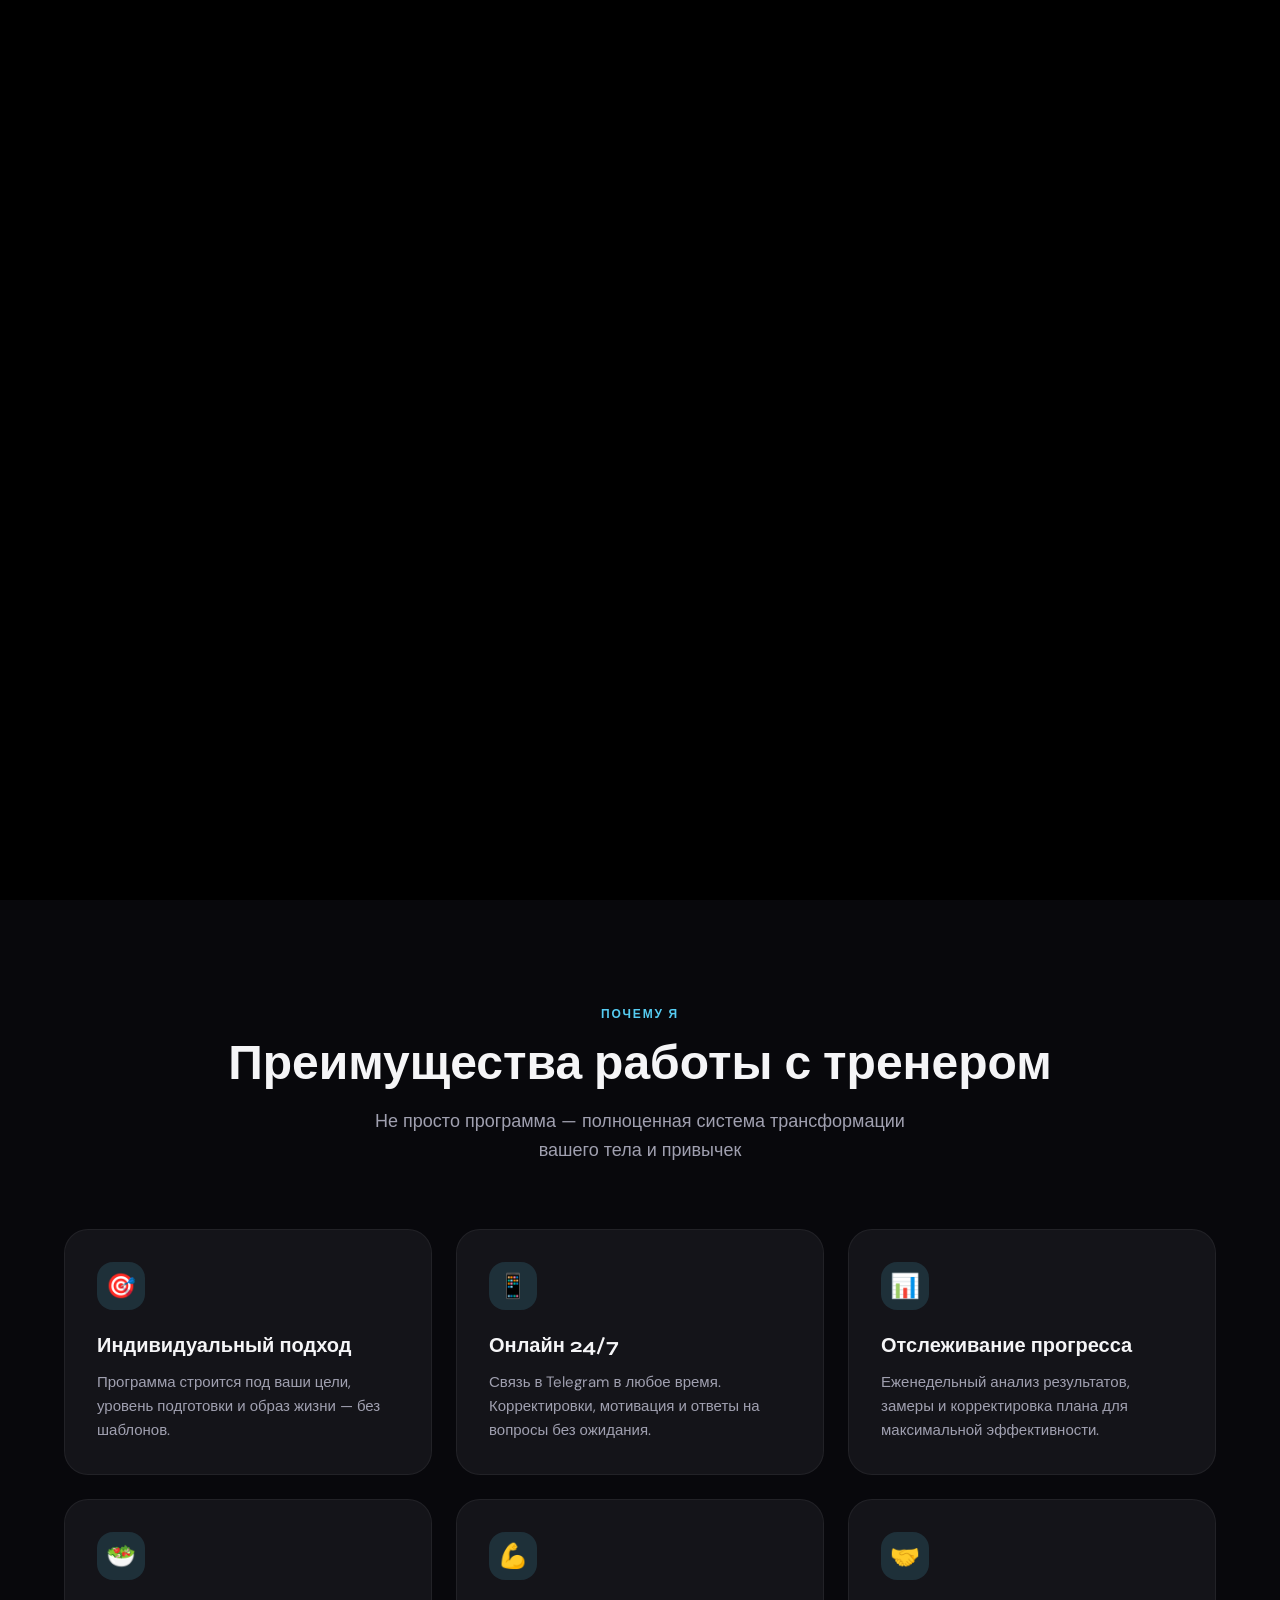
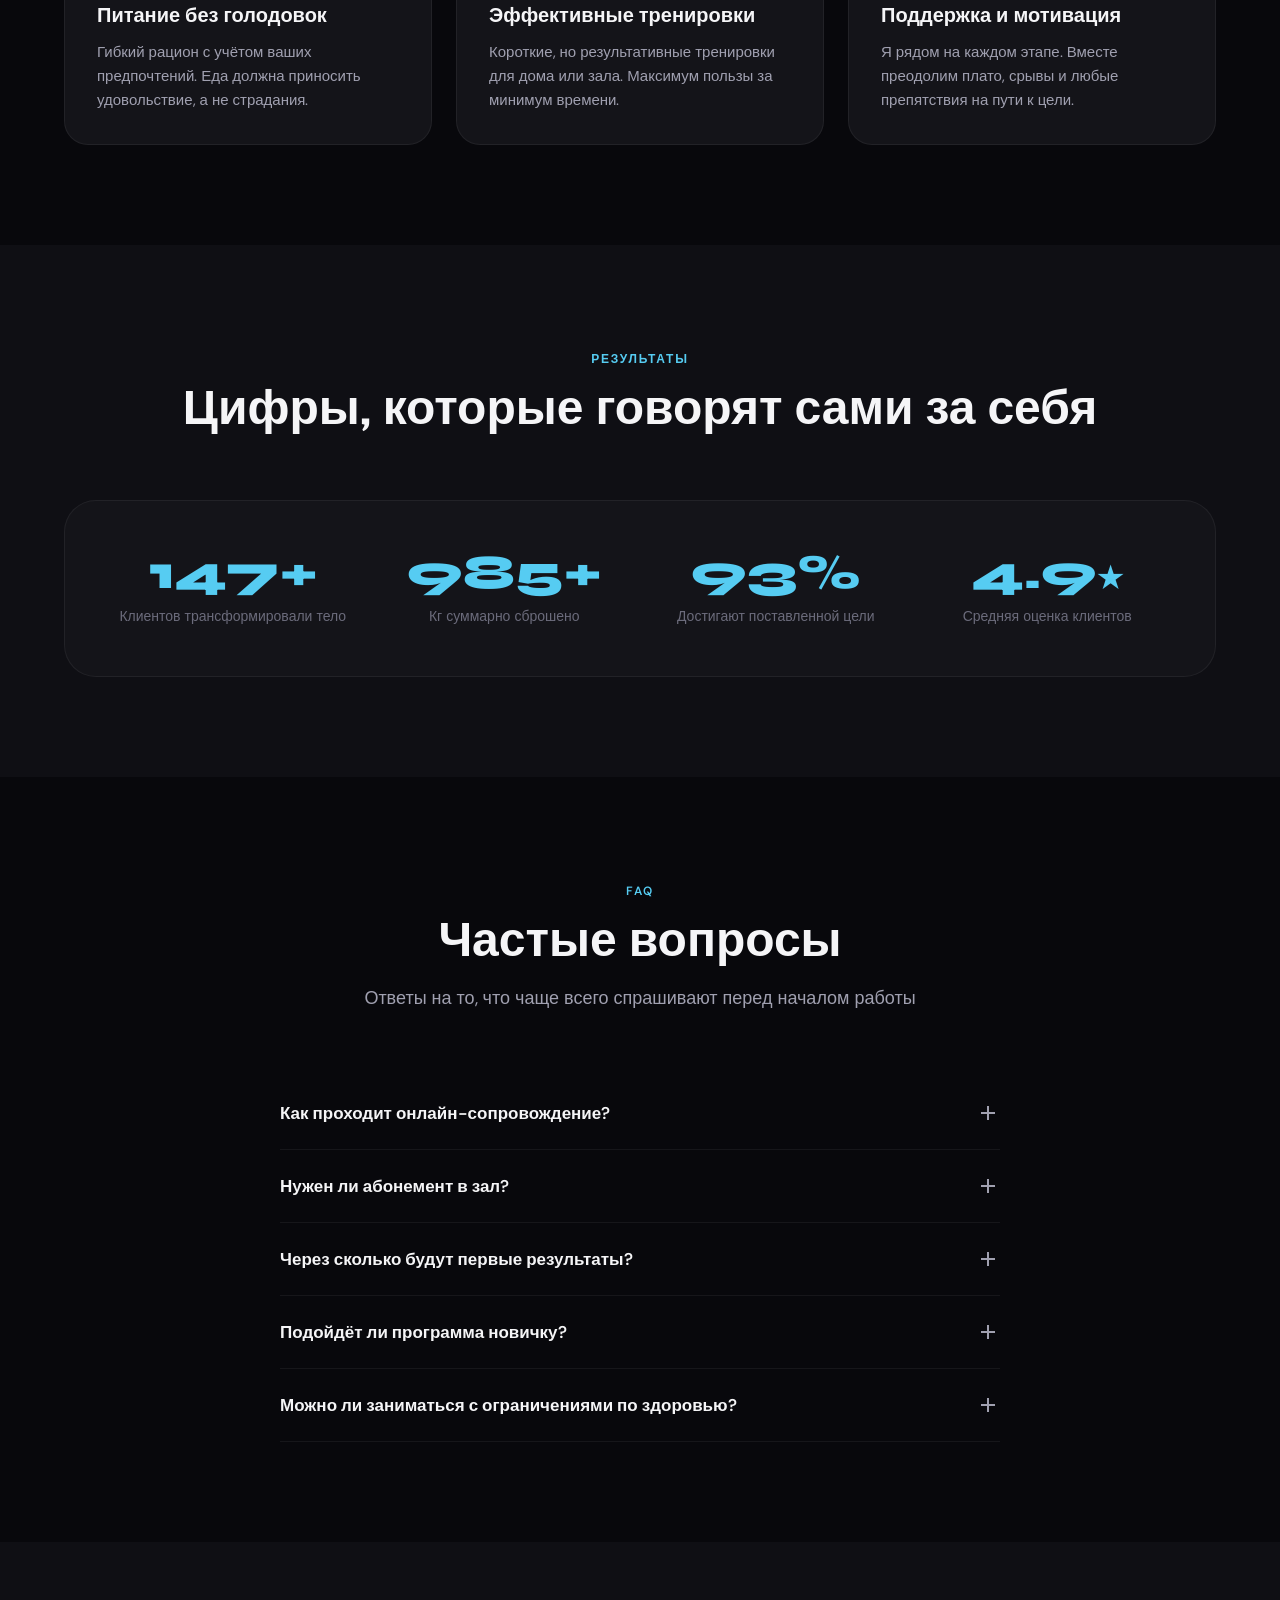
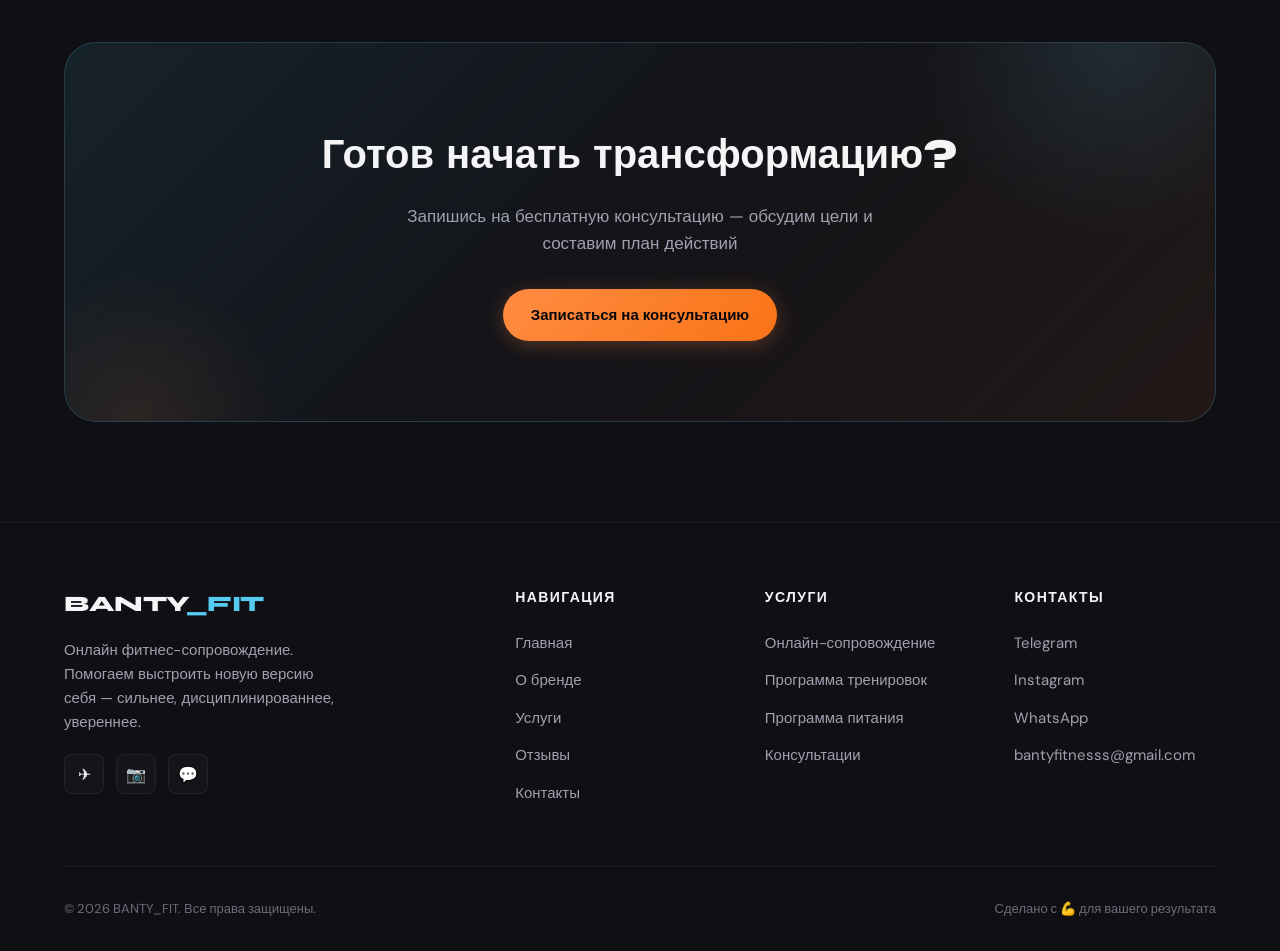
==== commit 5abe21d7: "Add files via upload Fix intro video and update partners" ====
--- a/index.html
+++ b/index.html
@@ -50,7 +50,7 @@
 <body>
   <div class="intro-video" id="introVideo">
     <video muted playsinline preload="auto" id="introMovie">
-      <source src="videos/earth-intro-v2.mov" type="video/mp4">
+      <source src="videos/earth-intro-v2.mp4" type="video/mp4">
     </video>
   
     <div class="intro-flash"></div>
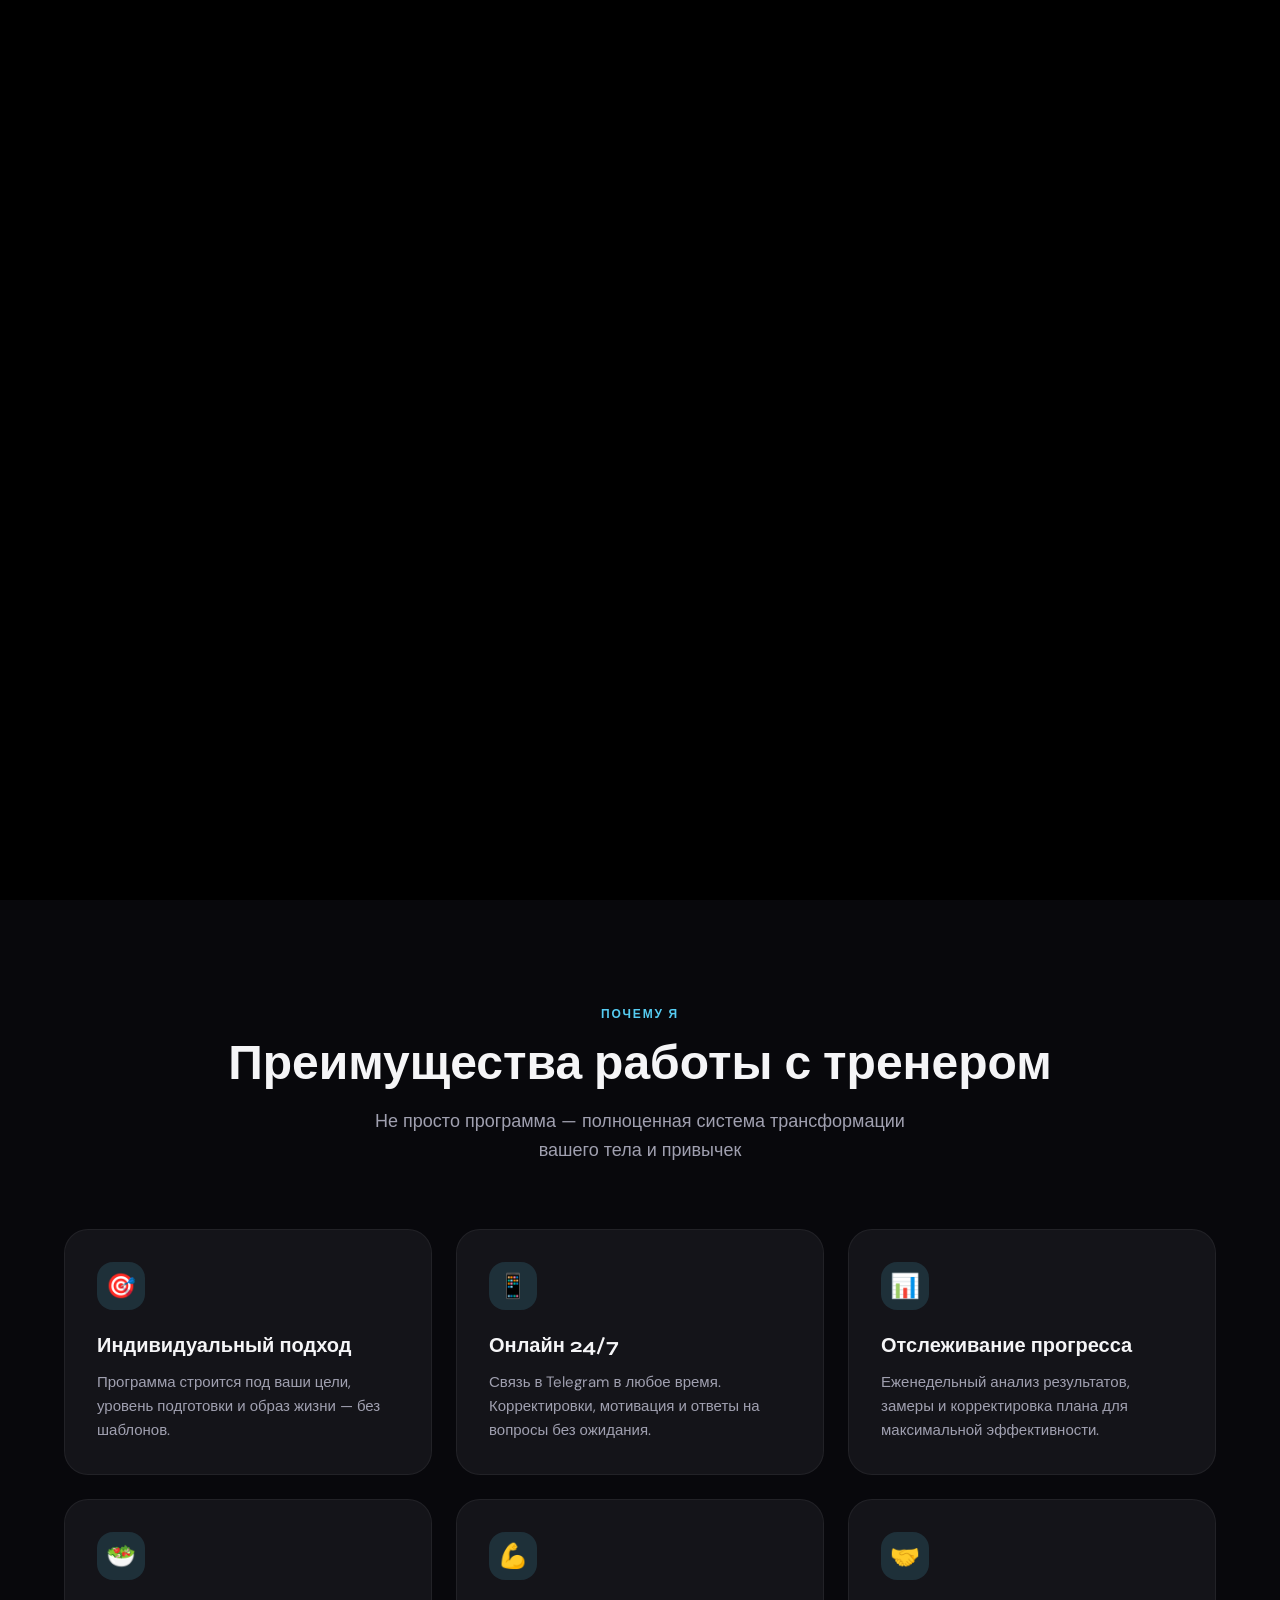
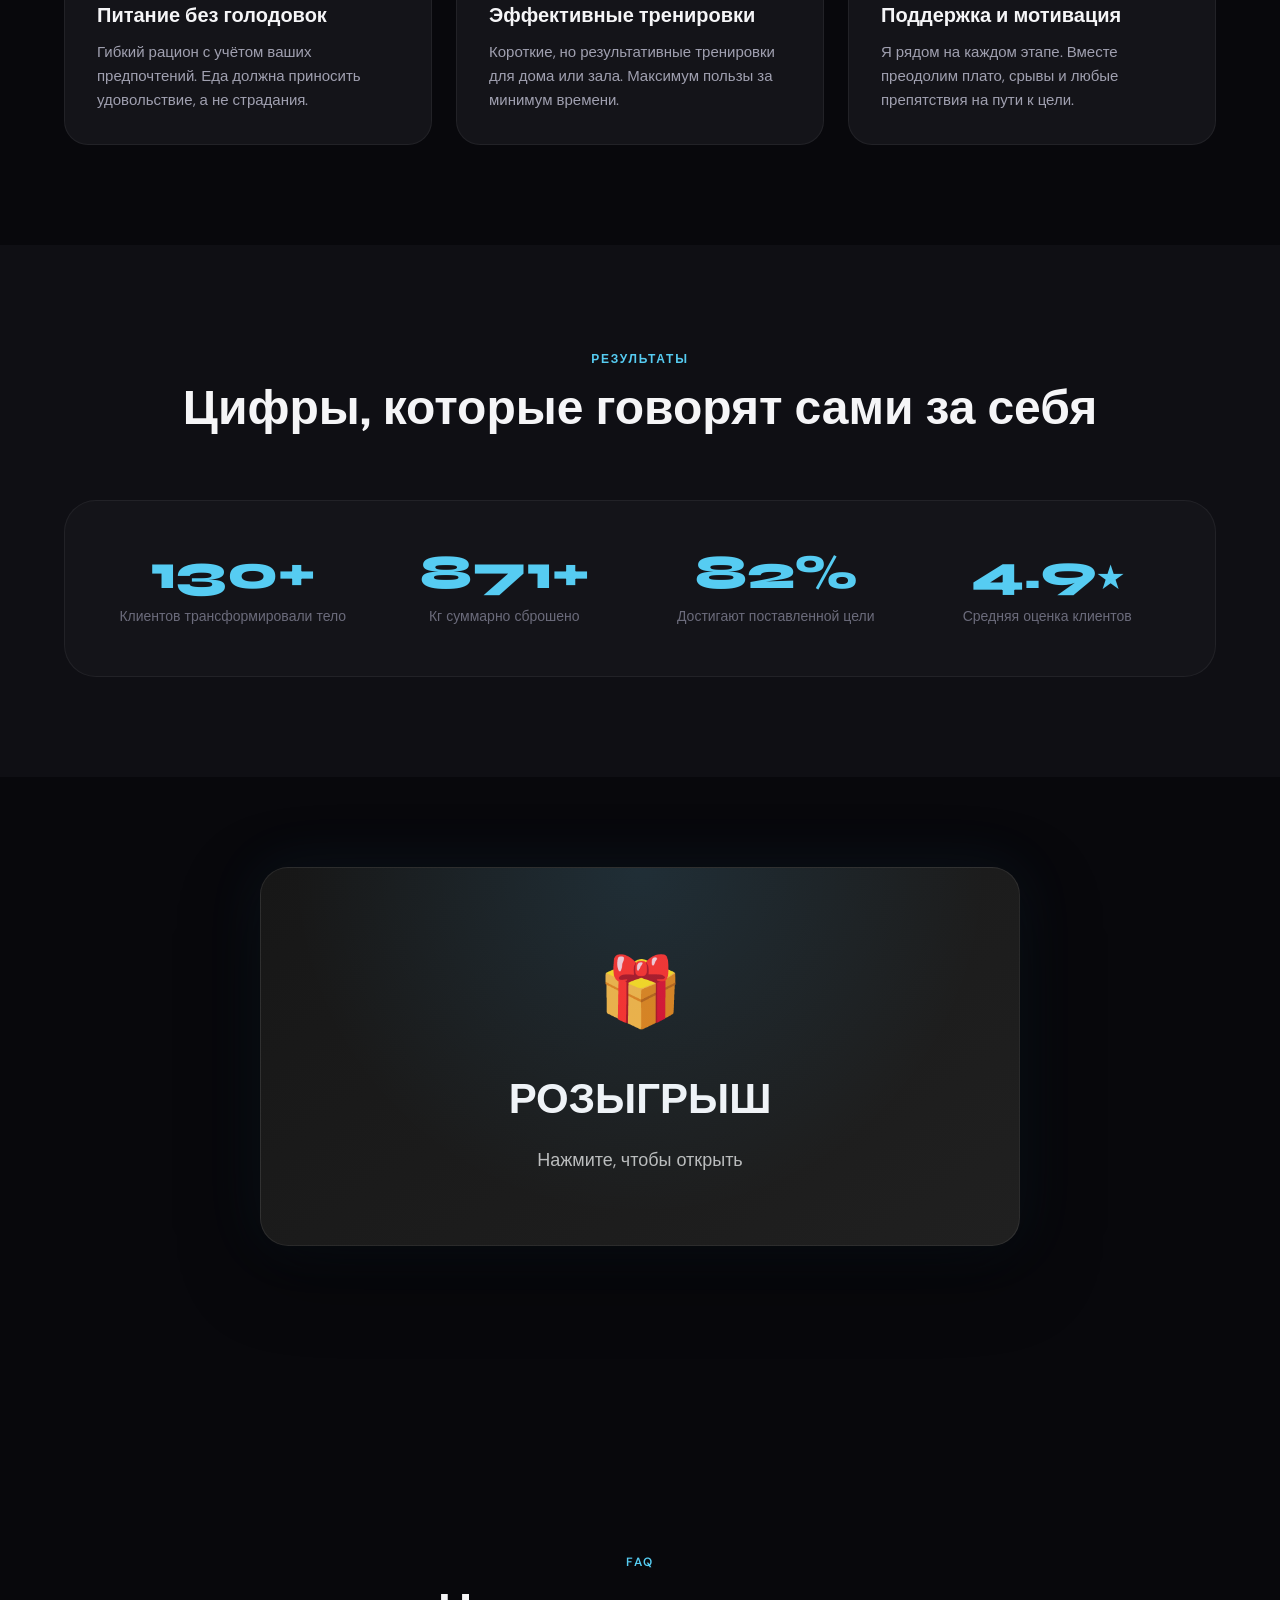
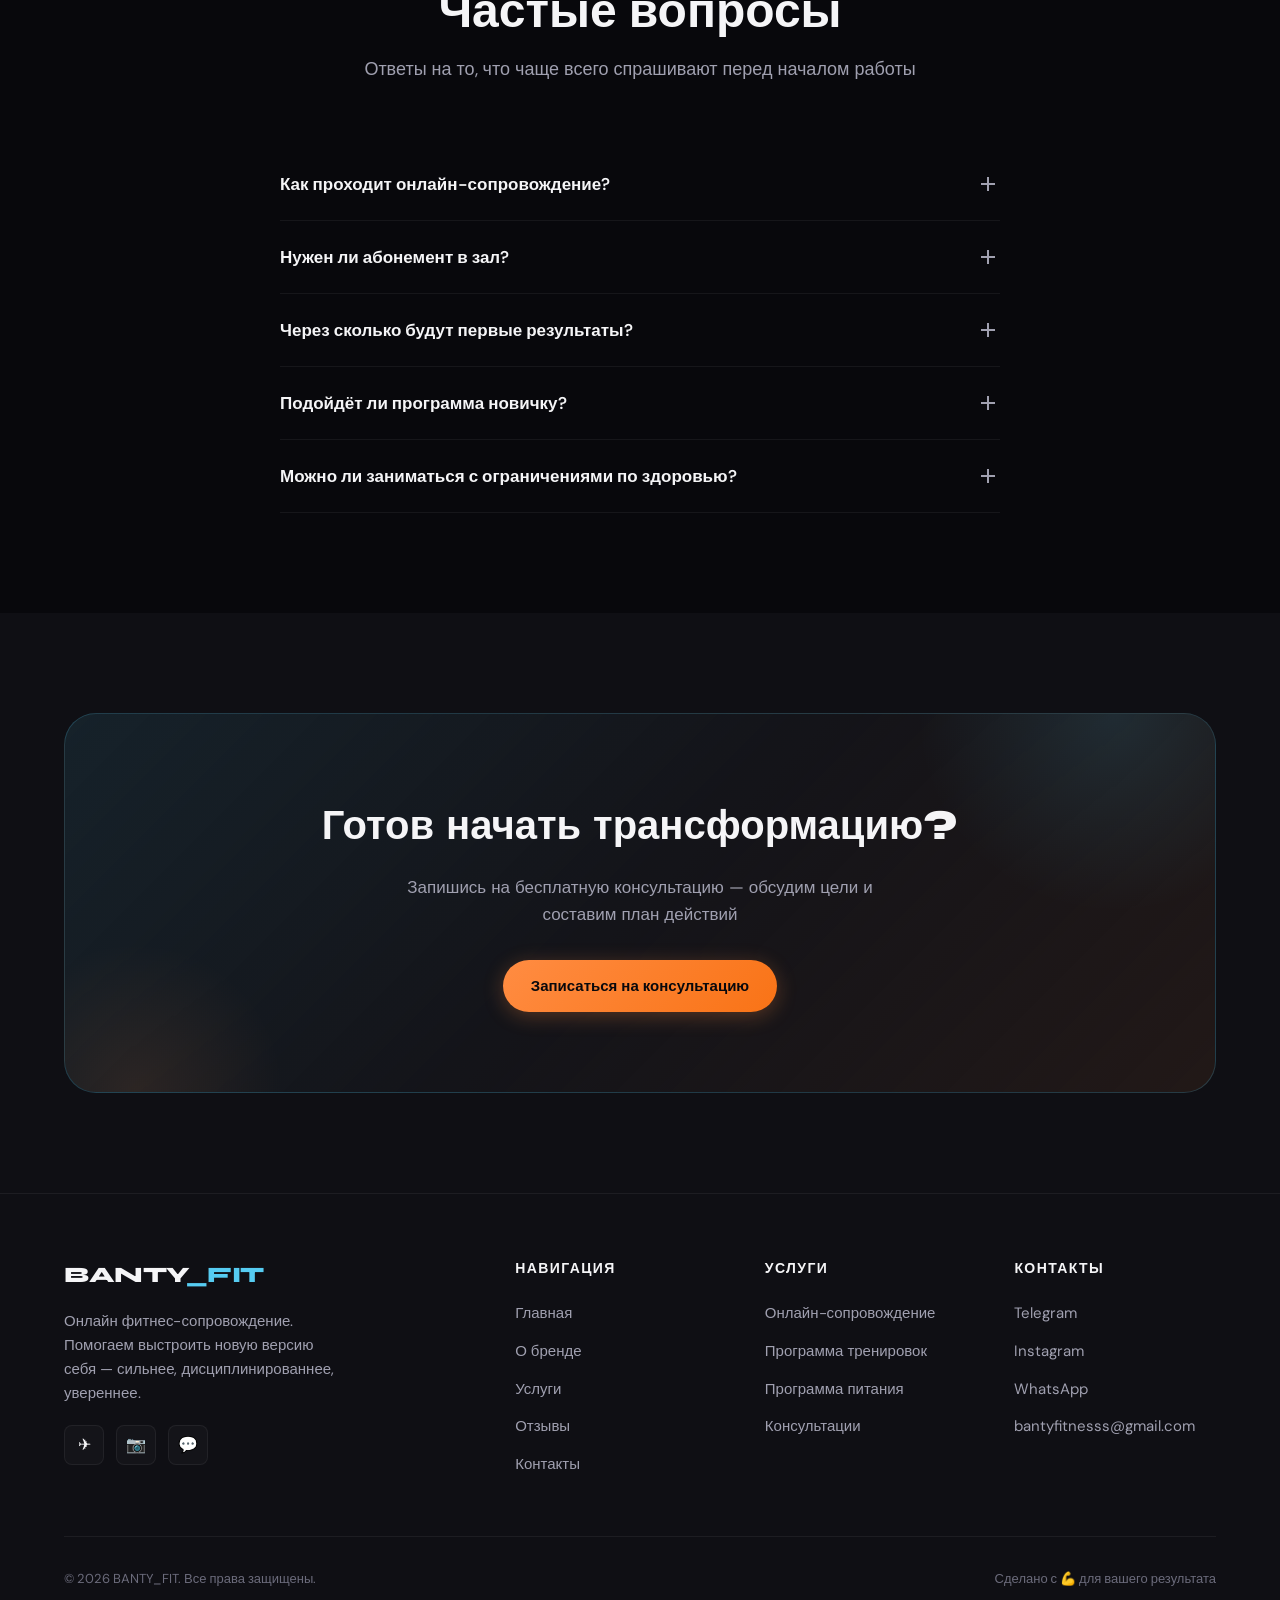
==== commit 62b54834: "Update design, services and giveaway animation" ====
--- a/index.html
+++ b/index.html
@@ -201,6 +201,109 @@
     </div>
   </section>
 
+<!-- Giveaway Envelope -->
+<section class="giveaway-section">
+
+  <div class="giveaway-envelope" id="giveawayEnvelope">
+
+    <div class="envelope-front premium-envelope">
+
+      <div class="gift-box">
+          <div class="gift-lid"></div>
+          <div class="gift-body">🎁</div>
+      </div>
+  
+      <h3>РОЗЫГРЫШ</h3>
+
+      <p>
+        Нажмите, чтобы открыть
+      </p>
+
+    </div>
+
+
+    <div class="giveaway-card">
+
+      <span class="giveaway-label">
+        🎁 РОЗЫГРЫШ
+      </span>
+
+
+      <h3>
+        Эксклюзивно для участников
+        закрытого Telegram
+      </h3>
+
+
+      <div class="giveaway-prizes">
+
+        <div>
+          🥇 <strong>iPad Air</strong>
+        </div>
+
+        <div>
+          🥈 Денежный приз
+          <br>
+          или месяц сопровождения
+        </div>
+
+        <div>
+          🥉 Набор спортивного питания
+        </div>
+
+      </div>
+
+
+      <div class="giveaway-date">
+
+        <span>
+          Итоги
+        </span>
+
+        <strong>
+          01.09.2026
+        </strong>
+
+      </div>
+
+
+      <a href="https://t.me/fitnesssmentor" 
+         target="_blank"
+         class="btn btn-primary">
+
+        Участвовать
+
+      </a>
+
+
+      <div class="giveaway-progress">
+
+        <p>
+          57 участников уже внутри 🎁
+        </p>
+
+
+        <div class="progress-bar">
+
+          <div class="progress-fill"></div>
+
+        </div>
+
+
+        <span>
+          57 / 100 мест
+        </span>
+
+      </div>
+
+
+    </div>
+
+
+  </div>
+
+</section>
+
   <!-- FAQ -->
   <section class="section reveal-section">
     <div class="container">
--- a/css/style.css
+++ b/css/style.css
@@ -2943,126 +2943,1342 @@
     transform:none !important;
   }
 }
-/* =========================
+/* =====================================================
    PARTNERS PAGE
-========================= */
+===================================================== */
+
+
+/* Верхний блок */
 
 .partners-hero {
-  padding: 140px 0 80px;
-  text-align: center;
-}
+
+  padding:180px 0 90px;
+
+  text-align:center;
+
+}
+
+
+.partners-hero h1 {
+
+  font-size:clamp(3rem,7vw,6rem);
+
+  line-height:1;
+
+  margin-bottom:25px;
+
+}
+
+
+.partners-hero p {
+
+  max-width:700px;
+
+  margin:0 auto;
+
+  font-size:1.2rem;
+
+  opacity:.8;
+
+}
+
+
+/* Основной блок */
 
 .partner-showcase {
-  padding: 40px 0 120px;
-}
+
+  padding:120px 0;
+
+}
+
 
 .partner-grid {
-  display: grid;
-  grid-template-columns: 1fr 1fr;
-  gap: 60px;
-  align-items: center;
-}
+
+  display:grid;
+
+  grid-template-columns:1fr 1fr;
+
+  gap:90px;
+
+  align-items:start;
+
+}
+
+
+/* Левая галерея */
 
 .partner-gallery {
-  position: sticky;
-  top: 120px;
-}
-
-.partner-image {
-  width: 100%;
-  border-radius: 28px;
-  display: block;
-  box-shadow: 0 30px 80px rgba(0,0,0,.35);
-  transition: all .5s ease;
-}
+
+  position:sticky;
+
+  top:120px;
+
+  height:680px;
+
+  border-radius:32px;
+
+  overflow:hidden;
+
+  background:#101114;
+
+  box-shadow:
+
+  0 40px 90px rgba(0,0,0,.45);
+
+}
+
+
+/* Фото */
+
+.partner-image{
+
+  position:absolute;
+  inset:0;
+
+  width:100%;
+  height:100%;
+
+  object-fit:cover;
+
+  opacity:0;
+
+  transform:scale(1.03);
+
+  filter:blur(6px);
+
+  transition:
+      opacity .65s ease,
+      transform .8s ease,
+      filter .65s ease;
+
+}
+
+
+.partner-image.active{
+
+  opacity:1;
+
+  transform:scale(1);
+
+  filter:blur(0);
+
+}
+
+
+/* Правая часть */
+
+.partner-info {
+
+  padding-top:20px;
+
+}
+
 
 .partner-badge {
-  display: inline-block;
-  padding: 10px 18px;
-  border-radius: 999px;
-  background: rgba(255,255,255,.08);
-  backdrop-filter: blur(10px);
-  margin-bottom: 20px;
-  font-weight: 700;
-  letter-spacing: 1px;
-}
+
+  display:inline-flex;
+
+  padding:10px 18px;
+
+  border-radius:999px;
+
+  background:rgba(255,255,255,.06);
+
+  border:1px solid rgba(255,255,255,.08);
+
+  backdrop-filter:blur(18px);
+
+  color:#9ad7ff;
+
+  font-size:.8rem;
+
+  letter-spacing:2px;
+
+  text-transform:uppercase;
+
+  margin-bottom:30px;
+
+}
+
 
 .partner-info h2 {
-  font-size: clamp(2rem, 4vw, 4rem);
-  line-height: 1.05;
-  margin-bottom: 24px;
-}
+
+  font-size:clamp(2.5rem,5vw,4.7rem);
+
+  line-height:1;
+
+  margin-bottom:35px;
+
+}
+
 
 .partner-info p {
-  font-size: 1.05rem;
-  line-height: 1.8;
-  opacity: .9;
-  margin-bottom: 20px;
-}
+
+  font-size:1.08rem;
+
+  line-height:1.9;
+
+  opacity:.88;
+
+  margin-bottom:22px;
+
+}
+
+
+/* Преимущества */
 
 .partner-benefits {
-  display: flex;
-  flex-direction: column;
-  gap: 12px;
-  margin: 35px 0;
-}
+
+  display:flex;
+
+  flex-direction:column;
+
+  gap:15px;
+
+  margin:45px 0;
+
+}
+
 
 .partner-benefits div {
-  padding: 12px 18px;
-  border: 1px solid rgba(255,255,255,.08);
-  border-radius: 14px;
-  background: rgba(255,255,255,.03);
-}
+
+  padding:18px 22px;
+
+  border-radius:18px;
+
+  background:rgba(255,255,255,.03);
+
+  border:1px solid rgba(255,255,255,.07);
+
+  transition:.3s ease;
+
+}
+
+
+.partner-benefits div:hover {
+
+  transform:translateX(8px);
+
+  border-color:#38a8ff;
+
+}
+
+
+/* Промокод */
 
 .promo-card {
-  margin: 40px 0;
-  padding: 35px;
-  border-radius: 28px;
-  background: linear-gradient(
-    135deg,
-    rgba(0,153,255,.15),
-    rgba(255,140,0,.15)
+
+  margin:55px 0;
+
+  padding:42px;
+
+  border-radius:30px;
+
+  background:
+
+  linear-gradient(
+
+  135deg,
+
+  rgba(28,146,255,.18),
+
+  rgba(255,140,0,.12)
+
   );
-  border: 1px solid rgba(255,255,255,.08);
-  text-align: center;
-  backdrop-filter: blur(16px);
-}
+
+  border:1px solid rgba(255,255,255,.08);
+
+  backdrop-filter:blur(18px);
+
+  text-align:center;
+
+}
+
 
 .promo-card span {
-  display: block;
-  opacity: .8;
-  margin-bottom: 12px;
-}
+
+  display:block;
+
+  letter-spacing:3px;
+
+  font-size:.8rem;
+
+  opacity:.65;
+
+}
+
 
 .promo-card h3 {
-  font-size: 4rem;
-  margin: 0;
-  color: #4db5ff;
-  letter-spacing: 4px;
-}
+
+  margin:18px 0;
+
+  font-size:4.3rem;
+
+  color:#4cb8ff;
+
+  letter-spacing:8px;
+
+  cursor:pointer;
+
+  transition:.35s ease;
+
+  text-shadow:
+
+  0 0 15px rgba(76,184,255,.35),
+
+  0 0 45px rgba(76,184,255,.25);
+
+}
+
+
+.promo-card h3:hover {
+
+  transform:scale(1.08);
+
+  text-shadow:
+
+  0 0 25px rgba(76,184,255,.7),
+
+  0 0 70px rgba(76,184,255,.45);
+
+}
+
 
 .promo-card p {
-  margin: 15px 0 25px;
-}
+
+  margin-bottom:28px;
+
+}
+
 
 .partner-info .btn {
-  margin-right: 12px;
-  margin-bottom: 12px;
-}
-
-@media (max-width: 900px) {
-
-  .partner-grid {
-    grid-template-columns: 1fr;
-  }
-
-  .partner-gallery {
+
+  margin-right:15px;
+
+  margin-bottom:15px;
+
+}
+/* =====================================================
+   PARTNER CTA BUTTON
+===================================================== */
+
+.partner-info .btn-outline {
+
+  position:relative;
+
+  overflow:hidden;
+
+  transition:
+
+      transform .35s ease,
+
+      box-shadow .35s ease,
+
+      border-color .35s ease;
+
+}
+
+
+.partner-info .btn-outline:hover {
+
+  transform:translateY(-5px);
+
+  border-color:#4cb8ff;
+
+  box-shadow:
+
+      0 15px 45px rgba(76,184,255,.25);
+
+}
+
+
+/* Световой эффект */
+
+.partner-info .btn-outline::before {
+
+  content:"";
+
+  position:absolute;
+
+  top:0;
+
+  left:-120%;
+
+  width:80%;
+
+  height:100%;
+
+  background:
+
+      linear-gradient(
+
+          120deg,
+
+          transparent,
+
+          rgba(255,255,255,.35),
+
+          transparent
+
+      );
+
+  transition:.8s ease;
+
+}
+
+
+.partner-info .btn-outline:hover::before {
+
+  left:120%;
+
+}
+
+/* =====================================================
+   PARTNER TEXT REVEAL
+===================================================== */
+
+.partner-info > * {
+
+  opacity:0;
+
+  transform:translateY(40px);
+
+  transition:
+
+      opacity .8s ease,
+
+      transform .8s cubic-bezier(.22,1,.36,1);
+
+}
+
+
+.partner-info.reveal > * {
+
+  opacity:1;
+
+  transform:translateY(0);
+
+}
+
+
+.partner-info.reveal > *:nth-child(1){
+  transition-delay:.1s;
+}
+
+.partner-info.reveal > *:nth-child(2){
+  transition-delay:.2s;
+}
+
+.partner-info.reveal > *:nth-child(3){
+  transition-delay:.3s;
+}
+
+.partner-info.reveal > *:nth-child(4){
+  transition-delay:.4s;
+}
+.copy-message {
+
+  position:fixed;
+
+  bottom:40px;
+
+  left:50%;
+
+  transform:translateX(-50%) translateY(20px);
+
+  padding:14px 24px;
+
+  border-radius:999px;
+
+  background:rgba(20,20,20,.85);
+
+  border:1px solid rgba(255,255,255,.1);
+
+  backdrop-filter:blur(15px);
+
+  color:white;
+
+  opacity:0;
+
+  pointer-events:none;
+
+  transition:.4s ease;
+
+  z-index:9999;
+
+}
+
+
+.copy-message.show {
+
+  opacity:1;
+
+  transform:translateX(-50%) translateY(0);
+
+}
+/* =====================================================
+   PARTNER SECTION REVEAL
+===================================================== */
+
+.partner-showcase {
+
+  opacity:0;
+
+  transform:translateY(80px);
+
+  transition:
+
+      opacity 1s ease,
+
+      transform 1.2s cubic-bezier(.22,1,.36,1);
+
+}
+
+
+.partner-showcase.show {
+
+  opacity:1;
+
+  transform:translateY(0);
+
+}
+
+/* Адаптив */
+
+@media (max-width:980px){
+
+  .partner-grid{
+      grid-template-columns:1fr;
+      gap:40px;
+  }
+
+  .partner-gallery{
+      position:relative;
+      top:auto;
+      height:420px;
+      margin-bottom:25px;
+  }
+
+  .partner-info{
+      padding-top:0;
+      padding-bottom:0;
+  }
+
+  .partner-info h2{
+      font-size:2.2rem;
+  }
+
+  .partners-hero{
+      padding-top:130px;
+  }
+
+}
+/* Desktop / mobile gallery toggle */
+
+.partner-gallery--mobile {
+  display: none;
+}
+
+@media (max-width: 980px) {
+
+  .partner-gallery--desktop {
+    display: none;
+  }
+
+  .partner-gallery--mobile {
+    display: block;
     position: relative;
     top: auto;
-  }
-
-  .promo-card h3 {
-    font-size: 3rem;
+    height: 420px;
+    margin-bottom: 25px;
+    border-radius: 32px;
+    overflow: hidden;
+    background: #101114;
+    box-shadow: 0 40px 90px rgba(0, 0, 0, .45);
+  }
+
+  .partner-swiper,
+  .partner-swiper .swiper-wrapper,
+  .partner-swiper .swiper-slide {
+    width: 100%;
+    height: 100%;
+  }
+
+  .partner-swiper .swiper-slide img {
+    width: 100%;
+    height: 100%;
+    object-fit: cover;
+    display: block;
+  }
+
+  .partner-swiper-pagination {
+    position: absolute;
+    bottom: 18px !important;
+    left: 50%;
+    transform: translateX(-50%);
+    display: flex;
+    justify-content: center;
+    gap: 10px;
+    z-index: 10;
+    width: auto !important;
+  }
+
+  .partner-swiper-pagination .swiper-pagination-bullet {
+    width: 8px;
+    height: 8px;
+    margin: 0 !important;
+    border-radius: 50%;
+    background: rgba(255, 255, 255, .35);
+    opacity: 1;
+    transition: width .45s ease, background .45s ease, box-shadow .45s ease, border-radius .45s ease;
+  }
+
+  .partner-swiper-pagination .swiper-pagination-bullet-active {
+    width: 28px;
+    border-radius: 999px;
+    background: #3ba8ff;
+    box-shadow: 0 0 18px rgba(59, 168, 255, .6);
+  }
+
+}
+.partner-showcase {
+  opacity:1 !important;
+  transform:none !important;
+}
+/* ===========================================
+   GIVEAWAY
+=========================================== */
+
+.giveaway-section{
+  padding:90px 20px;
+  display:flex;
+  justify-content:center;
+}
+
+.giveaway-envelope{
+  width:100%;
+  max-width:760px;
+  position:relative;
+  cursor:pointer;
+  perspective:1200px;
+
+  transition:
+transform .6s ease;
+}
+
+.giveaway-envelope:hover{
+
+  transform:translateY(-6px);
+
+}
+.giveaway-envelope.open{
+
+  transform:
+  translateY(-15px);
+
+}
+
+.envelope-front{
+  position:relative;
+  background:linear-gradient(145deg,#171717,#202020);
+  border:1px solid rgba(255,255,255,.08);
+  border-radius:28px;
+  padding:70px 50px;
+  text-align:center;
+  overflow:hidden;
+  transition:
+transform .6s,
+box-shadow .6s,
+border-color .6s;
+  box-shadow:
+      0 25px 80px rgba(0,0,0,.45),
+      0 0 60px rgba(76,190,255,.08);
+  animation:envelopeBreath 4s ease-in-out infinite;
+}
+.envelope-front:hover{
+
+  border-color:rgba(76,190,255,.35);
+
+  box-shadow:
+  0 35px 90px rgba(0,0,0,.5),
+  0 0 80px rgba(76,190,255,.22);
+
+}
+
+.envelope-front::before{
+  content:"";
+  position:absolute;
+  inset:0;
+  background:
+  radial-gradient(circle at top,
+  rgba(76,190,255,.18),
+  transparent 65%);
+  opacity:.7;
+}
+
+.gift-icon{
+  font-size:68px;
+  margin-bottom:18px;
+  animation:giftFloat 2.8s ease-in-out infinite;
+}
+.gift-box{
+
+  font-size:68px;
+
+  margin-bottom:18px;
+
+  animation:
+  giftFloat 2.8s ease-in-out infinite;
+
+}
+
+.envelope-front h3{
+  font-family:var(--font-title);
+  font-size:42px;
+  margin-bottom:14px;
+}
+
+.envelope-front p{
+  color:#bdbdbd;
+  font-size:18px;
+}
+
+.giveaway-envelope.open .envelope-front{
+
+  transform:
+    rotateX(75deg)
+    translateY(-100px)
+    scale(.95);
+
+  opacity:0;
+
+  filter:
+  brightness(1.5)
+  blur(2px);
+
+}
+.envelope-front::after{
+
+  content:"";
+
+  position:absolute;
+
+  inset:-50%;
+
+  background:
+  radial-gradient(
+    circle,
+    rgba(93,199,255,.35),
+    transparent 45%
+  );
+
+  opacity:0;
+
+  transform:scale(.5);
+
+  transition:
+  opacity .5s,
+  transform .8s;
+
+}
+
+
+.giveaway-envelope.open .envelope-front::after{
+
+  opacity:1;
+
+  transform:scale(1.2);
+
+}
+
+.giveaway-card{
+
+  background:#171717;
+  border:1px solid rgba(255,255,255,.08);
+  border-radius:28px;
+
+  padding:55px;
+  text-align:center;
+
+  box-shadow:
+  0 25px 80px rgba(0,0,0,.45),
+  0 0 70px rgba(76,190,255,.08);
+
+  opacity:0;
+  transform:translateY(-30px) scale(.98);
+
+  filter:blur(8px);
+
+  max-height:0;
+  overflow:hidden;
+
+  transition:
+      opacity .6s ease,
+      transform .6s ease,
+      max-height .9s ease;
+
+}
+
+.giveaway-envelope.open .giveaway-card{
+
+  opacity:1;
+
+  transform:
+  translateY(0)
+  scale(1);
+
+  filter:blur(0);
+
+  max-height:1400px;
+
+  transition-delay:.35s;
+
+}
+
+.giveaway-label{
+
+  display:inline-flex;
+  padding:8px 18px;
+  border-radius:999px;
+
+  background:rgba(76,190,255,.12);
+
+  color:#5dc7ff;
+
+  font-weight:700;
+
+  margin-bottom:25px;
+
+}
+
+.giveaway-card h3{
+
+  font-size:34px;
+
+  margin-bottom:35px;
+
+}
+
+.giveaway-prizes{
+
+  display:grid;
+  gap:18px;
+
+  margin-bottom:35px;
+
+}
+
+.giveaway-prizes div{
+
+  padding:20px;
+  border-radius:18px;
+  background:#202020;
+
+  opacity:0;
+  transform:
+translateY(25px)
+scale(.95);
+
+  transition:
+      opacity .55s ease,
+      transform .55s ease,
+      box-shadow .35s;
+
+}
+.giveaway-envelope.open .giveaway-prizes div{
+
+  opacity:1;
+
+  transform:
+  translateY(0)
+  scale(1);
+
+}
+
+.giveaway-envelope.open .giveaway-prizes div:nth-child(1){
+
+  transition-delay:.45s;
+
+}
+
+.giveaway-envelope.open .giveaway-prizes div:nth-child(2){
+
+  transition-delay:.60s;
+
+}
+
+.giveaway-envelope.open .giveaway-prizes div:nth-child(3){
+
+  transition-delay:.75s;
+
+}
+
+.giveaway-prizes div:hover{
+
+  transform:translateY(-5px);
+
+  box-shadow:0 15px 40px rgba(76,190,255,.15);
+
+}
+.giveaway-date{
+
+  margin:35px 0;
+
+}
+
+.giveaway-date span{
+
+  display:block;
+
+  color:#9f9f9f;
+
+  margin-bottom:8px;
+
+  text-transform:uppercase;
+
+  letter-spacing:.12em;
+
+  font-size:13px;
+
+}
+
+.giveaway-date strong{
+
+  font-size:34px;
+
+  font-weight:800;
+
+  color:#fff;
+
+}
+
+.giveaway-card .btn{
+
+  margin-top:10px;
+
+  width:100%;
+
+  max-width:320px;
+
+}
+
+.giveaway-progress{
+
+  margin-top:45px;
+
+}
+
+.giveaway-progress p{
+
+  margin-bottom:18px;
+
+  font-weight:600;
+
+}
+
+.progress-bar{
+
+  width:100%;
+
+  height:12px;
+
+  border-radius:999px;
+
+  background:#272727;
+
+  overflow:hidden;
+
+  margin-bottom:14px;
+
+}
+
+.progress-fill{
+
+  width:0;
+
+  height:100%;
+
+  border-radius:999px;
+
+  background:linear-gradient(90deg,#4ec3ff,#38f4ff);
+
+  box-shadow:0 0 18px rgba(78,195,255,.6);
+
+  transition:width 1.5s ease;
+
+}
+
+.giveaway-envelope.open .progress-fill{
+
+  width:57%;
+
+}
+
+.giveaway-progress span{
+
+  color:#9f9f9f;
+
+  font-size:15px;
+
+}
+@keyframes envelopeBreath{
+
+  0%,100%{
+  
+  transform:scale(1);
+  
+  }
+  
+  50%{
+  
+  transform:scale(1.02);
+  
+  }
+  
+  }
+  
+  @keyframes giftFloat{
+  
+  0%,100%{
+  
+  transform:translateY(0);
+  
+  }
+  
+  50%{
+  
+  transform:translateY(-8px);
+  
+  }
+  
+  }
+
+  @media(max-width:768px){
+  
+  .giveaway-section{
+  
+  padding:70px 18px;
+  
+  }
+  
+  .envelope-front{
+  
+  padding:50px 30px;
+  
+  }
+  
+  .giveaway-card{
+  
+  padding:35px 24px;
+  
+  }
+  
+  .envelope-front h3{
+  
+  font-size:32px;
+  
+  }
+  
+  .giveaway-card h3{
+  
+  font-size:28px;
+  
+  }
+  
+  .gift-icon{
+  
+  font-size:56px;
+  
+  }
+  
+  .giveaway-date strong{
+  
+  font-size:28px;
+  
+  }
+  
+  }
+  /* ===========================================
+   TELEGRAM GIVEAWAY BADGE
+=========================================== */
+
+.service-card{
+  position:relative;
+}
+
+
+.giveaway-badge{
+
+  position:absolute;
+
+  top:18px;
+  right:18px;
+
+  padding:8px 16px;
+
+  border-radius:999px;
+
+  background:
+  linear-gradient(
+    135deg,
+    rgba(76,195,255,.18),
+    rgba(56,244,255,.08)
+  );
+
+  border:1px solid rgba(76,195,255,.35);
+
+  color:#5dc7ff;
+
+  font-size:13px;
+
+  font-weight:800;
+
+  letter-spacing:.08em;
+
+  animation:
+  giveawayGlow 2.5s infinite;
+
+  backdrop-filter:blur(10px);
+
+}
+
+
+@keyframes giveawayGlow{
+
+0%,100%{
+
+box-shadow:
+0 0 0 rgba(76,195,255,0);
+
+}
+
+
+50%{
+
+box-shadow:
+0 0 25px rgba(76,195,255,.45);
+
+}
+
+}
+.spark{
+
+  position:fixed;
+  
+  width:8px;
+  height:8px;
+  
+  border-radius:50%;
+  
+  background:#67d7ff;
+  
+  pointer-events:none;
+  
+  z-index:99999;
+  
+  box-shadow:
+  0 0 8px #67d7ff,
+  0 0 18px #67d7ff,
+  0 0 35px #67d7ff;
+  
+  animation:sparkFly .9s ease-out forwards;
+  
+  }
+  
+  @keyframes sparkFly{
+  
+  0%{
+  
+  opacity:1;
+  
+  transform:
+  translate(0,0)
+  scale(.2);
+  
+  }
+  
+  100%{
+  
+  opacity:0;
+  
+  transform:
+  translate(var(--x),var(--y))
+  scale(1.6);
+  
+  }
+  
+  }
+  .giveaway-flash{
+
+    position:fixed;
+    
+    left:50%;
+    top:50%;
+    
+    width:40px;
+    height:40px;
+    
+    border-radius:50%;
+    
+    background:#5dc7ff;
+    
+    transform:translate(-50%,-50%) scale(0);
+    
+    opacity:0;
+    
+    pointer-events:none;
+    
+    z-index:99998;
+    
+    box-shadow:
+    0 0 40px #5dc7ff,
+    0 0 100px #5dc7ff,
+    0 0 160px rgba(93,199,255,.8);
+    
+    animation:giftFlash .7s ease-out forwards;
+    
+    }
+    
+    
+    @keyframes giftFlash{
+    
+    0%{
+    
+    transform:
+    translate(-50%,-50%)
+    scale(0);
+    
+    opacity:1;
+    
+    }
+    
+    
+    60%{
+    
+    opacity:.8;
+    
+    }
+    
+    
+    100%{
+    
+    transform:
+    translate(-50%,-50%)
+    scale(18);
+    
+    opacity:0;
+    
+    }
+    
+    }
+    /* ===========================================
+   GIFT PARTICLES EFFECT
+=========================================== */
+
+.spark{
+
+  position:fixed;
+
+  width:10px;
+  height:10px;
+
+  border-radius:50%;
+
+  pointer-events:none;
+
+  background:
+  radial-gradient(
+    circle,
+    #ffffff 0%,
+    #5dc7ff 35%,
+    transparent 70%
+  );
+
+  box-shadow:
+  0 0 10px #5dc7ff,
+  0 0 25px #5dc7ff,
+  0 0 45px rgba(93,199,255,.8);
+
+  z-index:9999;
+
+  animation:
+  sparkFly 1.2s ease-out forwards;
+
+}
+
+
+@keyframes sparkFly{
+
+  0%{
+
+    transform:
+    translate(0,0)
+    scale(.2);
+
+    opacity:0;
+
+  }
+
+
+  20%{
+
+    opacity:1;
+
+  }
+
+
+  100%{
+
+    transform:
+    translate(var(--x),var(--y))
+    scale(1.5);
+
+    opacity:0;
+
+  }
+
+}
+
+
+/* Вспышка при открытии */
+
+.giveaway-flash{
+
+  position:fixed;
+
+  inset:0;
+
+  background:
+  radial-gradient(
+    circle at center,
+    rgba(93,199,255,.35),
+    transparent 35%
+  );
+
+  pointer-events:none;
+
+  z-index:9998;
+
+  animation:
+  flashOpen .7s ease-out forwards;
+
+}
+
+
+@keyframes flashOpen{
+
+  0%{
+
+    opacity:1;
+    transform:scale(.5);
+
+  }
+
+  100%{
+
+    opacity:0;
+    transform:scale(2);
+
   }
 
 }
